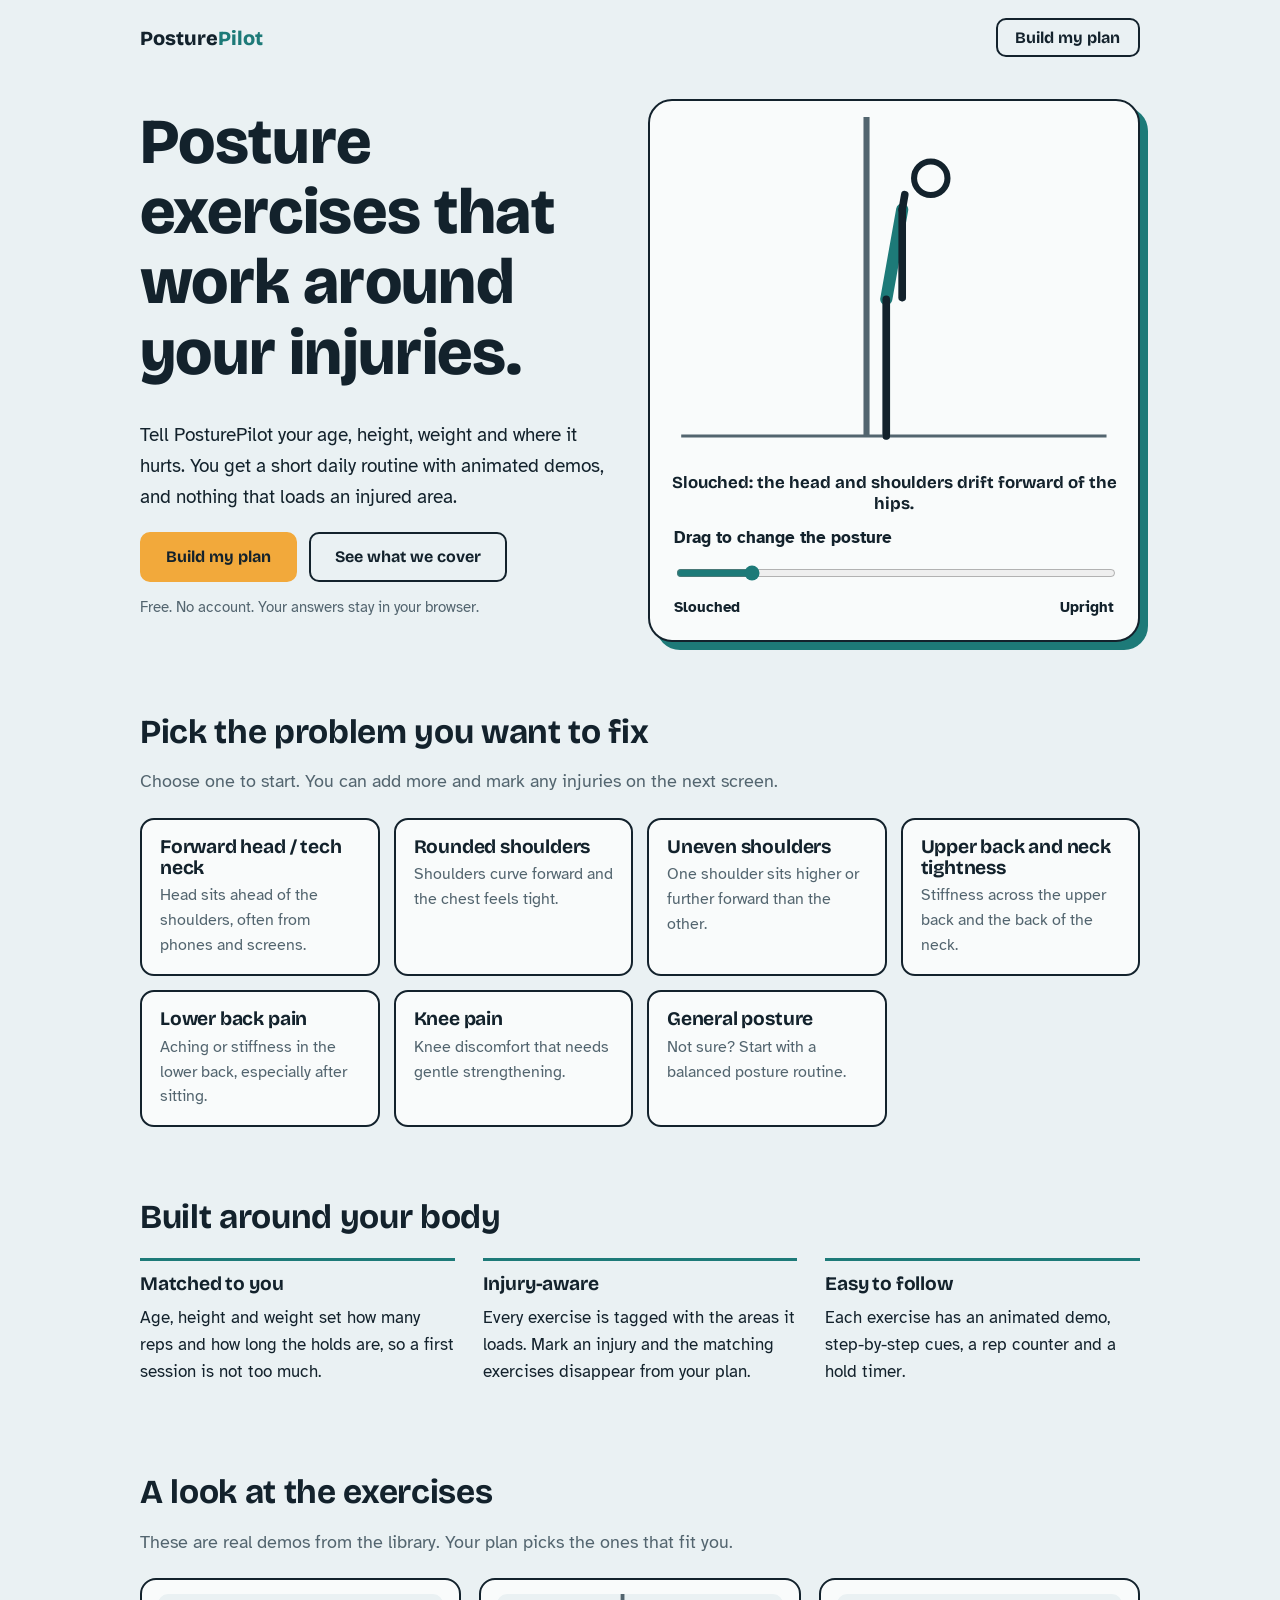
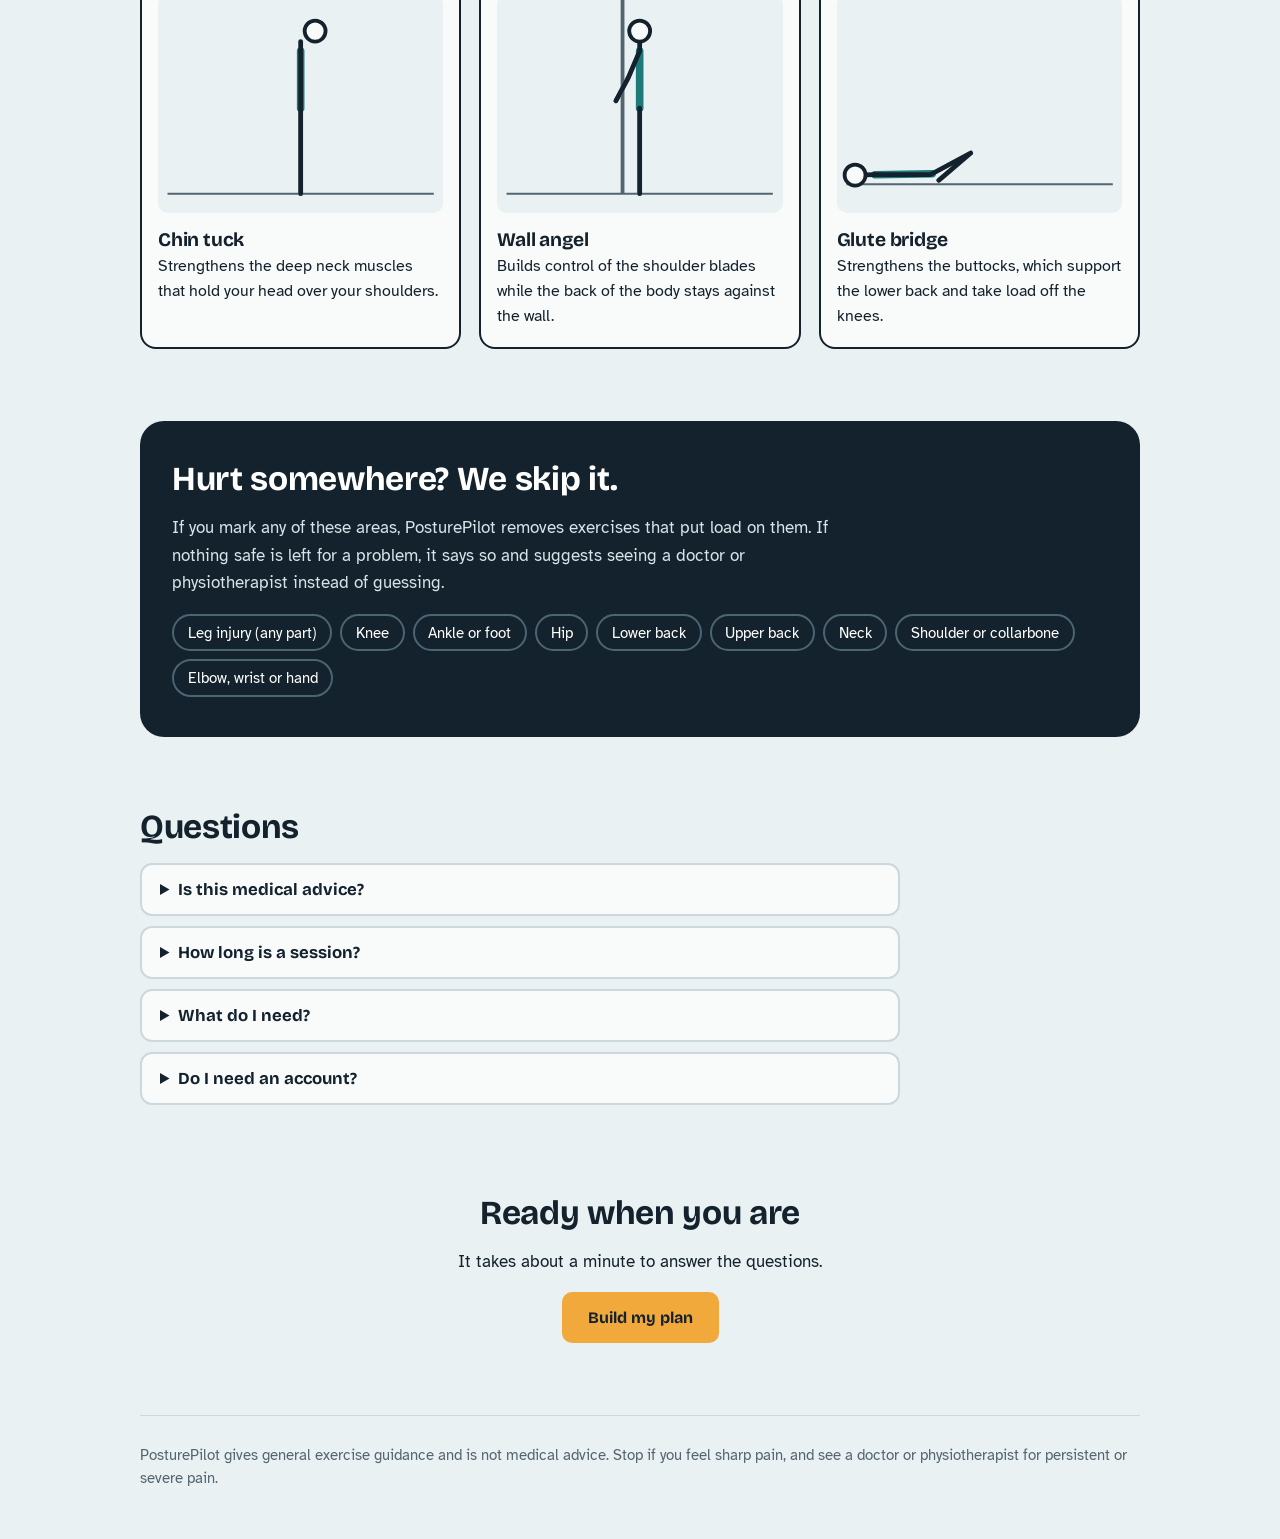
==== index.html @ 4ae5da16 "Initial commit: PosturePilot" ====
<!DOCTYPE html>
<html lang="en">
<head>
<meta charset="utf-8">
<meta name="viewport" content="width=device-width, initial-scale=1">
<title>PosturePilot: posture exercises that work around your injuries</title>
<meta name="description" content="A short daily routine with animated demos, matched to your age, body, posture problems and injuries.">
<link rel="preconnect" href="https://fonts.googleapis.com">
<link rel="preconnect" href="https://fonts.gstatic.com" crossorigin>
<link href="https://fonts.googleapis.com/css2?family=Atkinson+Hyperlegible:wght@400;700&family=Bricolage+Grotesque:wght@700;800&display=swap" rel="stylesheet">
<link rel="stylesheet" href="css/styles.css">
</head>
<body>
<div class="wrap">
  <header class="topbar row" style="justify-content:space-between">
    <a class="brand" href="index.html">Posture<span>Pilot</span></a>
    <a class="btn alt" href="intake.html" style="padding:.5em 1.1em">Build my plan</a>
  </header>

  <main>
    <section class="hero2">
      <div>
        <h1>Posture exercises that work around your injuries.</h1>
        <p class="lead">Tell PosturePilot your age, height, weight and where it hurts. You get a short daily routine with animated demos, and nothing that loads an injured area.</p>
        <div class="row">
          <a class="btn go" href="intake.html">Build my plan</a>
          <a class="btn alt" href="#problems">See what we cover</a>
        </div>
        <p class="note" style="margin-top:14px">Free. No account. Your answers stay in your browser.</p>
      </div>

      <div class="stage2">
        <svg id="hero" aria-hidden="true"></svg>
        <div class="caption" id="heroCap" aria-live="polite"></div>
        <div class="slider">
          <label for="posture">Drag to change the posture</label>
          <input id="posture" type="range" min="0" max="100" value="0">
          <div class="ends"><span>Slouched</span><span>Upright</span></div>
        </div>
      </div>
    </section>

    <section class="block" id="problems">
      <h2>Pick the problem you want to fix</h2>
      <p class="lede">Choose one to start. You can add more and mark any injuries on the next screen.</p>
      <div class="cards" id="concernCards"></div>
    </section>

    <section class="block">
      <h2>Built around your body</h2>
      <div class="three">
        <div><h3>Matched to you</h3><p>Age, height and weight set how many reps and how long the holds are, so a first session is not too much.</p></div>
        <div><h3>Injury-aware</h3><p>Every exercise is tagged with the areas it loads. Mark an injury and the matching exercises disappear from your plan.</p></div>
        <div><h3>Easy to follow</h3><p>Each exercise has an animated demo, step-by-step cues, a rep counter and a hold timer.</p></div>
      </div>
    </section>

    <section class="block">
      <h2>A look at the exercises</h2>
      <p class="lede">These are real demos from the library. Your plan picks the ones that fit you.</p>
      <div class="demos" id="demos"></div>
    </section>

    <section class="safe">
      <h2>Hurt somewhere? We skip it.</h2>
      <p>If you mark any of these areas, PosturePilot removes exercises that put load on them. If nothing safe is left for a problem, it says so and suggests seeing a doctor or physiotherapist instead of guessing.</p>
      <ul class="chips" id="chips"></ul>
    </section>

    <section class="block">
      <h2>Questions</h2>
      <details><summary>Is this medical advice?</summary><p>No. PosturePilot gives general exercise guidance. See a doctor or physiotherapist for persistent or severe pain, numbness, or pain after an injury.</p></details>
      <details><summary>How long is a session?</summary><p>Usually around 10 to 15 minutes. Your plan page shows the estimate for your routine.</p></details>
      <details><summary>What do I need?</summary><p>A wall, a sturdy chair and a doorway. A mat is helpful for the floor exercises.</p></details>
      <details><summary>Do I need an account?</summary><p>No. Your answers and completed sessions are saved only in your own browser.</p></details>
    </section>

    <section class="final">
      <h2>Ready when you are</h2>
      <p>It takes about a minute to answer the questions.</p>
      <a class="btn go" href="intake.html">Build my plan</a>
    </section>
  </main>

  <footer>
    PosturePilot gives general exercise guidance and is not medical advice. Stop if you feel sharp pain, and see a doctor or physiotherapist for persistent or severe pain.
  </footer>
</div>
<script src="js/exercises.js"></script>
<script src="js/figure.js"></script>
<script src="js/home.js"></script>
</body>
</html>
---- css/styles.css ----
:root{
  --ink:#13222C; --mist:#EAF1F3; --paper:#F9FBFB; --teal:#1D7A78; --teal-dark:#14595A;
  --amber:#F2A93B; --slate:#53656F; --line:#CBD8DD; --danger:#B3402F;
  --font-head:"Bricolage Grotesque","Segoe UI",system-ui,sans-serif;
  --font-body:"Atkinson Hyperlegible","Segoe UI",system-ui,sans-serif;
}
*{box-sizing:border-box}
html{scroll-behavior:smooth}
body{margin:0;background:var(--mist);color:var(--ink);font:1.0625rem/1.6 var(--font-body)}
h1,h2,h3{font-family:var(--font-head);line-height:1.1;margin:0 0 .5em;letter-spacing:-.01em}
h1{font-size:clamp(2.2rem,6vw,4rem);font-weight:800}
h2{font-size:clamp(1.5rem,3.5vw,2.1rem)}
h3{font-size:1.2rem}
p{margin:0 0 1em;max-width:62ch}
a{color:var(--teal-dark)}
:focus-visible{outline:3px solid var(--amber);outline-offset:3px}
.wrap{max-width:1040px;margin:0 auto;padding:0 20px}
.topbar{padding:18px 0}
.brand{font-family:var(--font-head);font-weight:800;font-size:1.25rem;color:var(--ink);text-decoration:none}
.brand span{color:var(--teal)}
.btn{display:inline-block;font:700 1rem var(--font-head);padding:.85em 1.5em;border-radius:10px;border:2px solid var(--ink);background:var(--ink);color:#fff;cursor:pointer;text-decoration:none}
.btn:hover{background:var(--teal-dark);border-color:var(--teal-dark)}
.btn.alt{background:transparent;color:var(--ink)}
.btn.alt:hover{background:var(--ink);color:#fff}
.btn.go{background:var(--amber);border-color:var(--amber);color:var(--ink)}
.btn.go:hover{background:#e39a2a;border-color:#e39a2a}
.btn[disabled]{opacity:.45;cursor:not-allowed}
.row{display:flex;gap:12px;flex-wrap:wrap;align-items:center}
.note{font-size:.92rem;color:var(--slate)}
footer{padding:28px 0 48px;border-top:1px solid var(--line);color:var(--slate);font-size:.92rem}

.caption{font:700 1.15rem var(--font-head);min-height:1.6em;text-align:center;padding:6px 0 4px}

/* forms */
.panel{background:var(--paper);border:2px solid var(--ink);border-radius:18px;padding:28px;margin-bottom:24px}
.progress{height:6px;background:var(--line);border-radius:3px;margin:0 0 24px;overflow:hidden}
.progress i{display:block;height:100%;background:var(--teal);width:25%;transition:width .25s}
.field{display:flex;flex-direction:column;gap:6px;margin-bottom:16px;max-width:260px}
label,legend{font-weight:700}
input[type=number]{font:inherit;padding:.65em .8em;border:2px solid var(--ink);border-radius:8px;background:#fff}
.opts{display:grid;grid-template-columns:repeat(auto-fill,minmax(230px,1fr));gap:10px;border:0;padding:0;margin:0 0 16px}
.opt{display:flex;gap:10px;align-items:flex-start;padding:12px 14px;border:2px solid var(--line);border-radius:10px;background:#fff;cursor:pointer;font-weight:400}
.opt:has(input:checked){border-color:var(--teal);background:#E4F2F1}
.opt input{margin-top:.35em;accent-color:var(--teal)}
.err{color:var(--danger);font-weight:700;min-height:1.4em}
.stop{border-color:var(--danger);background:#FBEDEA}

/* plan */
.summary{display:flex;gap:24px;flex-wrap:wrap;margin:8px 0 20px}
.summary b{font:800 1.8rem var(--font-head);display:block}
.ex{display:grid;grid-template-columns:1fr auto;gap:16px;align-items:center;padding:16px 0;border-top:1px solid var(--line)}
.ex:first-child{border-top:0}
.ex .dose{font-weight:700;color:var(--teal-dark);white-space:nowrap}
.warn{background:#FFF4DE;border-left:5px solid var(--amber);padding:12px 16px;border-radius:6px;margin-bottom:12px}

/* player */
dialog{border:2px solid var(--ink);border-radius:20px;padding:0;max-width:720px;width:calc(100% - 24px);background:var(--paper);color:var(--ink)}
dialog::backdrop{background:rgba(19,34,44,.6)}
.pl{padding:22px}
.pl-head{display:flex;justify-content:space-between;align-items:center;gap:12px}
.pl svg{width:100%;height:auto;background:var(--mist);border-radius:12px;margin:10px 0}
.pl ol,.pl ul{margin:0 0 12px;padding-left:1.2em}
.big{font:800 1.6rem var(--font-head)}
.cues{background:var(--mist);border-radius:10px;padding:10px 14px}
.cues ul{margin:0}

/* landing page */
.hero2{display:grid;grid-template-columns:1fr 1.05fr;gap:40px;align-items:center;padding:24px 0 72px}
.hero2 p.lead{font-size:1.2rem;max-width:46ch}
.stage2{background:var(--paper);border:2px solid var(--ink);border-radius:24px;padding:16px 16px 20px;box-shadow:8px 8px 0 var(--teal)}
.stage2 svg{display:block;width:100%;height:auto}
.stage2 .caption{min-height:3.2em;font-size:1.05rem}
.slider{display:flex;flex-direction:column;gap:6px;padding:4px 8px 0}
.slider .ends{display:flex;justify-content:space-between;font-weight:700;font-size:.95rem}
input[type=range]{width:100%;accent-color:var(--teal);height:28px}
section.block{padding:0 0 72px}
.lede{font-size:1.1rem;color:var(--slate);max-width:56ch}
.cards{display:grid;grid-template-columns:repeat(auto-fill,minmax(230px,1fr));gap:14px;margin-top:22px}
.card{display:block;background:var(--paper);border:2px solid var(--ink);border-radius:14px;padding:16px 18px;text-decoration:none;color:var(--ink);transition:transform .15s,box-shadow .15s}
.card:hover{transform:translate(-3px,-3px);box-shadow:4px 4px 0 var(--teal)}
.card h3{margin:0 0 .3em}
.card p{margin:0;font-size:.97rem;color:var(--slate)}
.demos{display:grid;grid-template-columns:repeat(auto-fit,minmax(260px,1fr));gap:18px;margin-top:22px}
.demo{background:var(--paper);border:2px solid var(--ink);border-radius:16px;padding:14px 16px 18px}
.demo svg{width:100%;height:auto;background:var(--mist);border-radius:10px;margin-bottom:8px}
.demo h3{margin:0 0 .2em}.demo p{margin:0;font-size:.97rem}
.safe{background:var(--ink);color:#fff;border-radius:24px;padding:40px 32px;margin-bottom:72px}
.safe h2{color:#fff}.safe p{color:#D7E3E8}
.chips{display:flex;flex-wrap:wrap;gap:8px;margin:18px 0 0;padding:0;list-style:none}
.chips li{border:2px solid #4B6573;border-radius:999px;padding:.3em .9em;font-size:.95rem}
.three{display:grid;grid-template-columns:repeat(3,1fr);gap:28px;margin-top:22px}
.three div{border-top:3px solid var(--teal);padding-top:12px}
details{background:var(--paper);border:2px solid var(--line);border-radius:12px;padding:14px 18px;margin-bottom:10px;max-width:760px}
details[open]{border-color:var(--teal)}
summary{font:700 1.05rem var(--font-head);cursor:pointer}
details p{margin:.7em 0 0}
.final{text-align:center;padding:8px 0 72px}
.final p{margin-inline:auto}
@media (max-width:820px){
  .hero2{grid-template-columns:1fr}
  .three{grid-template-columns:1fr}
  .safe{padding:28px 20px}
}
@media (prefers-reduced-motion:reduce){*{transition:none!important;scroll-behavior:auto!important}}
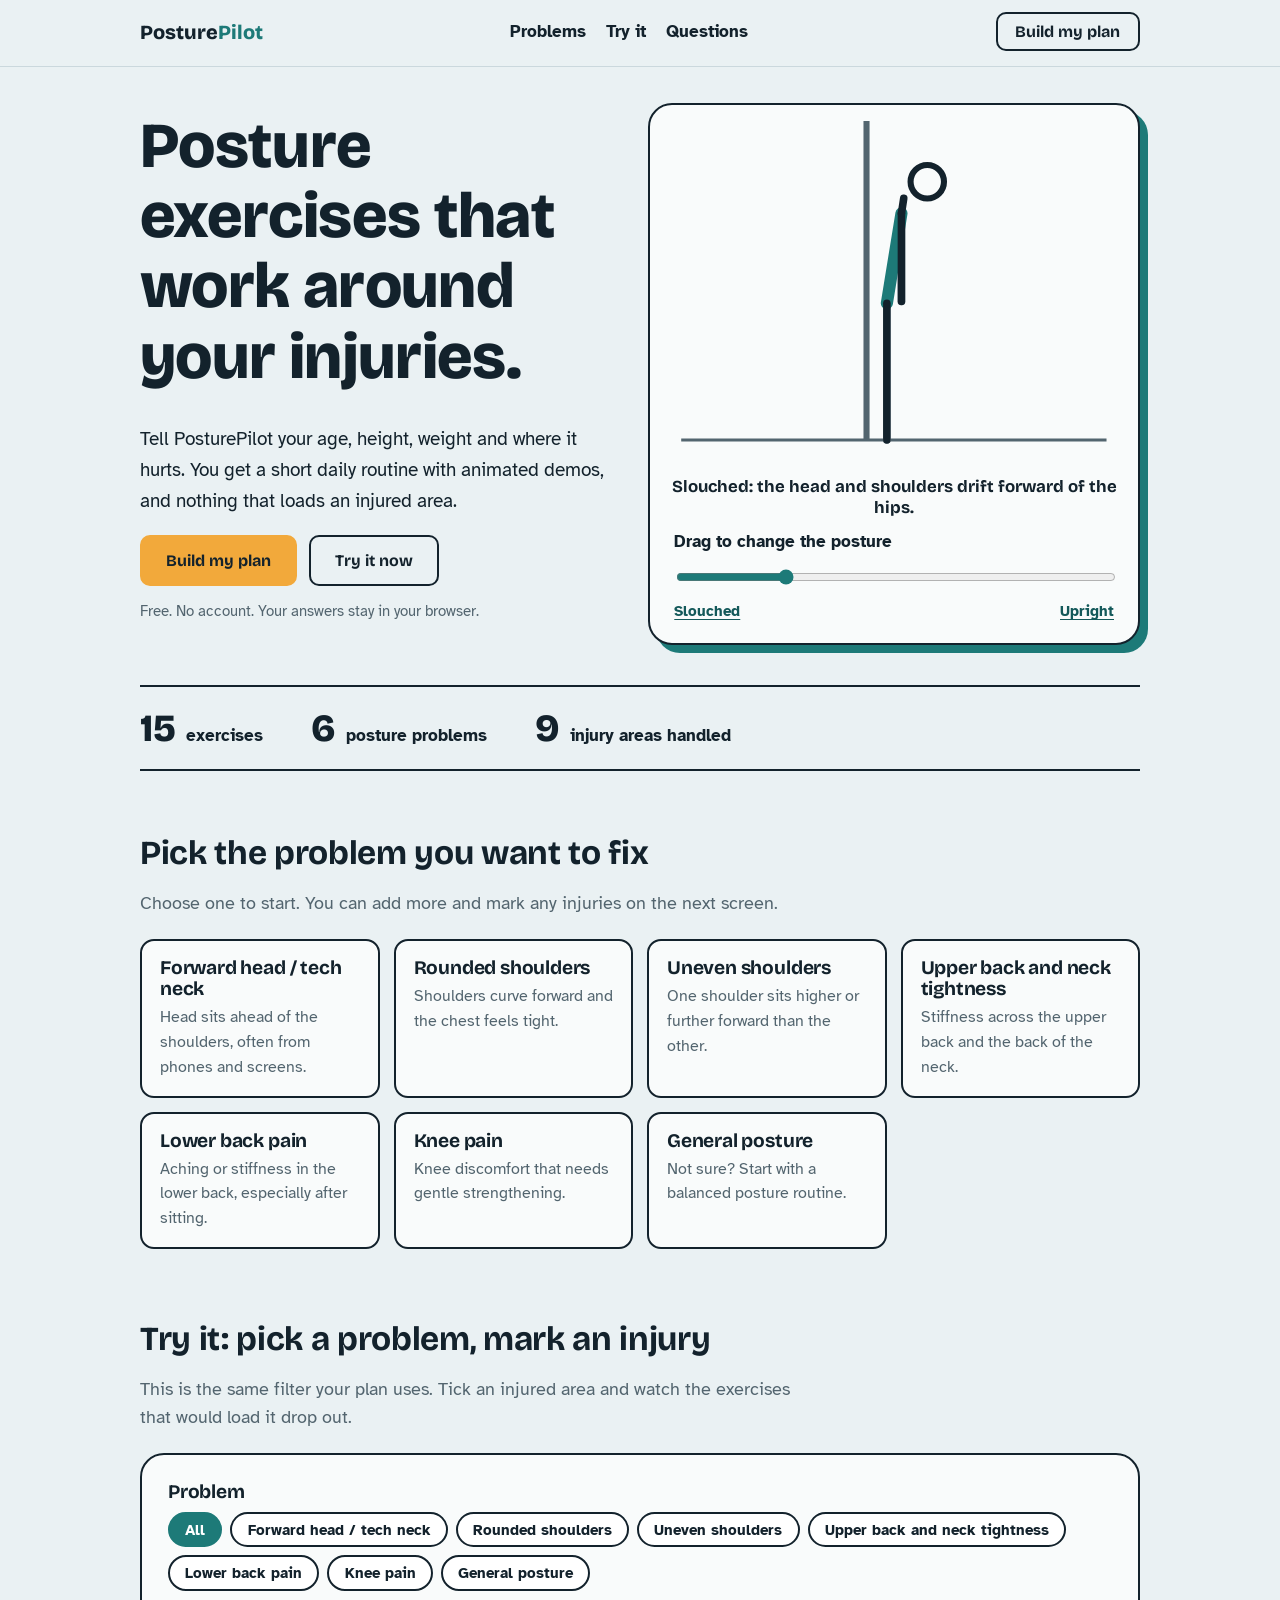
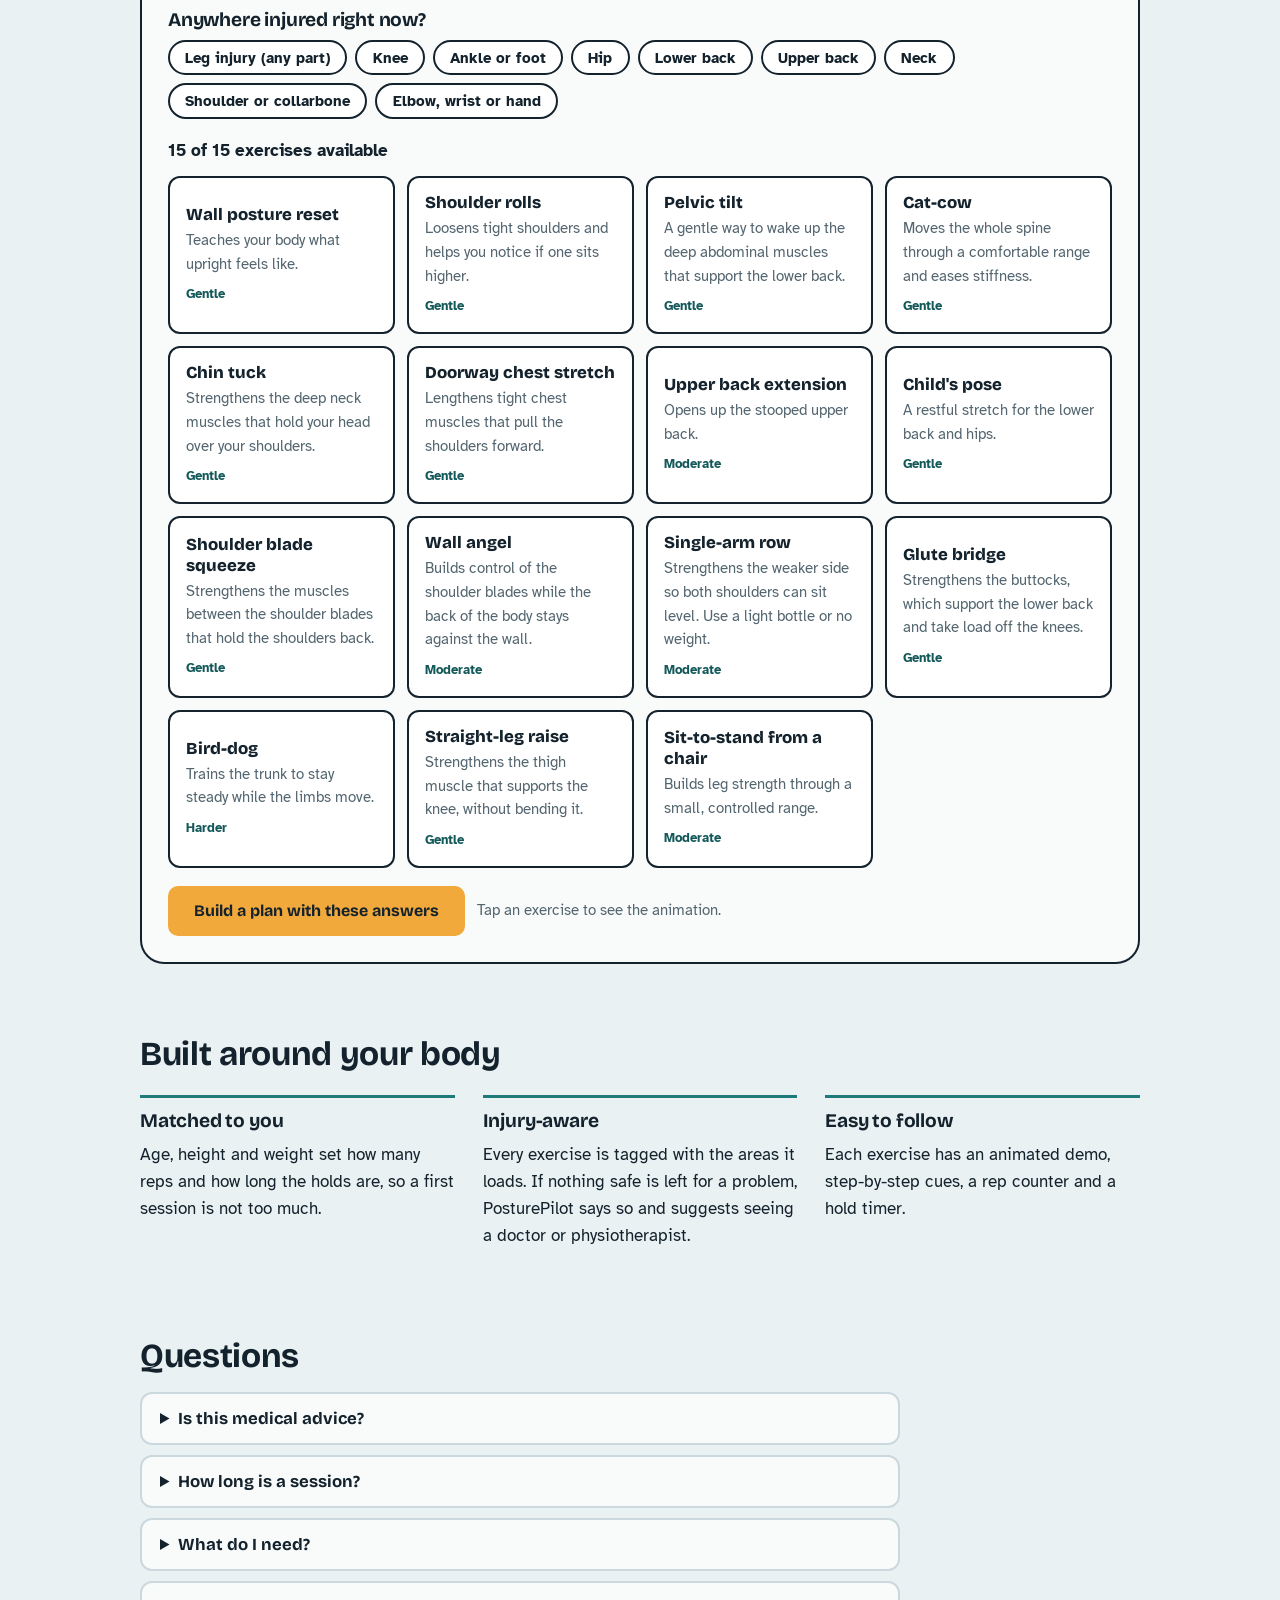
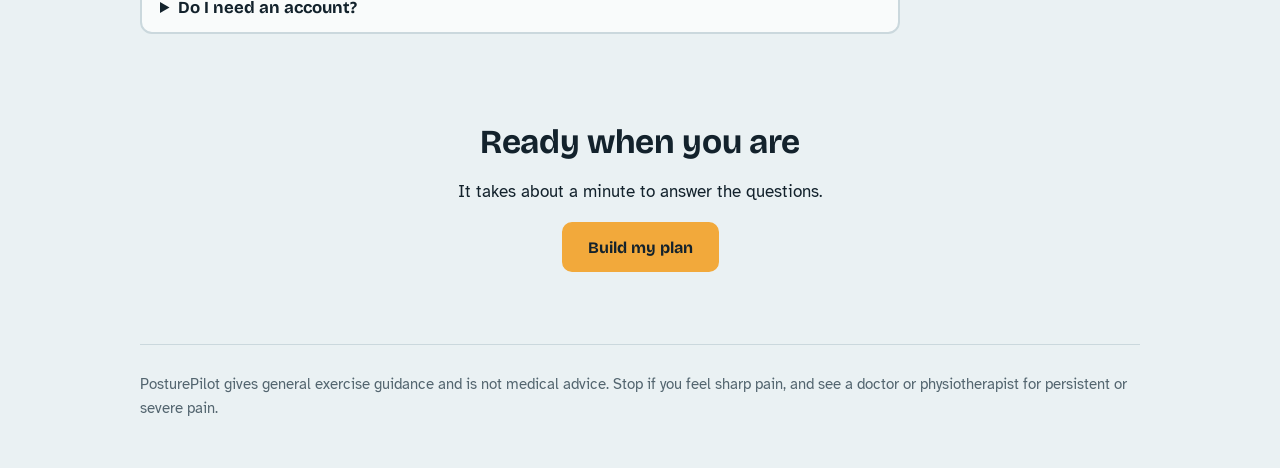
==== commit aa2a6d33: "." ====
--- a/index.html
+++ b/index.html
@@ -9,22 +9,32 @@
 <link rel="preconnect" href="https://fonts.gstatic.com" crossorigin>
 <link href="https://fonts.googleapis.com/css2?family=Atkinson+Hyperlegible:wght@400;700&family=Bricolage+Grotesque:wght@700;800&display=swap" rel="stylesheet">
 <link rel="stylesheet" href="css/styles.css">
+<link rel="stylesheet" href="css/landing.css">
 </head>
 <body>
+
+<header class="site">
+  <div class="wrap bar">
+    <a class="brand" href="index.html">Posture<span>Pilot</span></a>
+    <nav aria-label="Page sections">
+      <a href="#problems">Problems</a>
+      <a href="#explore">Try it</a>
+      <a href="#faq">Questions</a>
+    </nav>
+    <a class="btn alt small" href="intake.html">Build my plan</a>
+  </div>
+  <div class="scroll" id="scroll" aria-hidden="true"></div>
+</header>
+
 <div class="wrap">
-  <header class="topbar row" style="justify-content:space-between">
-    <a class="brand" href="index.html">Posture<span>Pilot</span></a>
-    <a class="btn alt" href="intake.html" style="padding:.5em 1.1em">Build my plan</a>
-  </header>
-
   <main>
-    <section class="hero2">
+    <section class="hero2" id="top">
       <div>
         <h1>Posture exercises that work around your injuries.</h1>
         <p class="lead">Tell PosturePilot your age, height, weight and where it hurts. You get a short daily routine with animated demos, and nothing that loads an injured area.</p>
         <div class="row">
           <a class="btn go" href="intake.html">Build my plan</a>
-          <a class="btn alt" href="#problems">See what we cover</a>
+          <a class="btn alt" href="#explore">Try it now</a>
         </div>
         <p class="note" style="margin-top:14px">Free. No account. Your answers stay in your browser.</p>
       </div>
@@ -35,10 +45,19 @@
         <div class="slider">
           <label for="posture">Drag to change the posture</label>
           <input id="posture" type="range" min="0" max="100" value="0">
-          <div class="ends"><span>Slouched</span><span>Upright</span></div>
+          <div class="ends">
+            <button type="button" class="link" id="toSlouch">Slouched</button>
+            <button type="button" class="link" id="toUpright">Upright</button>
+          </div>
         </div>
       </div>
     </section>
+
+    <ul class="stats" aria-label="What is inside">
+      <li><b id="nEx">0</b>exercises</li>
+      <li><b id="nCon">0</b>posture problems</li>
+      <li><b id="nInj">0</b>injury areas handled</li>
+    </ul>
 
     <section class="block" id="problems">
       <h2>Pick the problem you want to fix</h2>
@@ -46,28 +65,40 @@
       <div class="cards" id="concernCards"></div>
     </section>
 
+    <section class="block" id="explore">
+      <h2>Try it: pick a problem, mark an injury</h2>
+      <p class="lede">This is the same filter your plan uses. Tick an injured area and watch the exercises that would load it drop out.</p>
+
+      <div class="explorer">
+        <div class="ctl">
+          <h3>Problem</h3>
+          <div class="chipset" id="concernTabs" role="group" aria-label="Posture problem"></div>
+        </div>
+        <div class="ctl">
+          <h3>Anywhere injured right now?</h3>
+          <div class="chipset" id="injuryChips" role="group" aria-label="Injured areas"></div>
+        </div>
+
+        <p class="count" id="count" aria-live="polite"></p>
+        <div class="xgrid" id="xgrid"></div>
+
+        <div class="row" style="margin-top:18px">
+          <a class="btn go" id="xCta" href="intake.html">Build a plan with these answers</a>
+          <span class="note">Tap an exercise to see the animation.</span>
+        </div>
+      </div>
+    </section>
+
     <section class="block">
       <h2>Built around your body</h2>
       <div class="three">
         <div><h3>Matched to you</h3><p>Age, height and weight set how many reps and how long the holds are, so a first session is not too much.</p></div>
-        <div><h3>Injury-aware</h3><p>Every exercise is tagged with the areas it loads. Mark an injury and the matching exercises disappear from your plan.</p></div>
+        <div><h3>Injury-aware</h3><p>Every exercise is tagged with the areas it loads. If nothing safe is left for a problem, PosturePilot says so and suggests seeing a doctor or physiotherapist.</p></div>
         <div><h3>Easy to follow</h3><p>Each exercise has an animated demo, step-by-step cues, a rep counter and a hold timer.</p></div>
       </div>
     </section>
 
-    <section class="block">
-      <h2>A look at the exercises</h2>
-      <p class="lede">These are real demos from the library. Your plan picks the ones that fit you.</p>
-      <div class="demos" id="demos"></div>
-    </section>
-
-    <section class="safe">
-      <h2>Hurt somewhere? We skip it.</h2>
-      <p>If you mark any of these areas, PosturePilot removes exercises that put load on them. If nothing safe is left for a problem, it says so and suggests seeing a doctor or physiotherapist instead of guessing.</p>
-      <ul class="chips" id="chips"></ul>
-    </section>
-
-    <section class="block">
+    <section class="block" id="faq">
       <h2>Questions</h2>
       <details><summary>Is this medical advice?</summary><p>No. PosturePilot gives general exercise guidance. See a doctor or physiotherapist for persistent or severe pain, numbness, or pain after an injury.</p></details>
       <details><summary>How long is a session?</summary><p>Usually around 10 to 15 minutes. Your plan page shows the estimate for your routine.</p></details>
@@ -86,6 +117,21 @@
     PosturePilot gives general exercise guidance and is not medical advice. Stop if you feel sharp pain, and see a doctor or physiotherapist for persistent or severe pain.
   </footer>
 </div>
+
+<a class="btn go sticky-cta" id="stickyCta" href="intake.html">Build my plan</a>
+
+<dialog id="exDlg" aria-labelledby="dTitle">
+  <div class="pl">
+    <div class="pl-head"><span id="dMeta" class="note"></span><button class="btn alt" id="dClose" style="padding:.4em 1em">Close</button></div>
+    <h2 id="dTitle"></h2>
+    <p id="dWhy"></p>
+    <svg id="dSvg"></svg>
+    <h3>How to do it</h3>
+    <ol id="dSteps"></ol>
+    <div class="cues"><ul id="dCues"></ul></div>
+  </div>
+</dialog>
+
 <script src="js/exercises.js"></script>
 <script src="js/figure.js"></script>
 <script src="js/home.js"></script>
--- a/css/landing.css
+++ b/css/landing.css
@@ -0,0 +1,78 @@
+/* ---------- sticky header ---------- */
+header.site{position:sticky;top:0;z-index:20;background:var(--mist);border-bottom:1px solid var(--line)}
+header.site .bar{display:flex;align-items:center;justify-content:space-between;gap:16px;padding-top:12px;padding-bottom:12px}
+header.site nav{display:flex;gap:20px}
+header.site nav a{color:var(--ink);text-decoration:none;font-weight:700}
+header.site nav a:hover{color:var(--teal-dark);text-decoration:underline}
+.btn.small{padding:.5em 1.1em}
+.scroll{height:3px;background:var(--teal);width:0}
+section[id]{scroll-margin-top:72px}
+
+/* ---------- hero ---------- */
+.hero2{display:grid;grid-template-columns:1fr 1.05fr;gap:40px;align-items:center;padding:36px 0 40px}
+.hero2 p.lead{font-size:1.2rem;max-width:46ch}
+.stage2{background:var(--paper);border:2px solid var(--ink);border-radius:24px;padding:16px 16px 20px;box-shadow:8px 8px 0 var(--teal)}
+.stage2 svg{display:block;width:100%;height:auto}
+.stage2 .caption{min-height:3.2em;font-size:1.05rem}
+.slider{display:flex;flex-direction:column;gap:6px;padding:4px 8px 0}
+.slider .ends{display:flex;justify-content:space-between}
+input[type=range]{width:100%;accent-color:var(--teal);height:28px}
+button.link{background:none;border:0;padding:.2em 0;font:700 .95rem var(--font-body);color:var(--teal-dark);cursor:pointer;text-decoration:underline;text-underline-offset:3px}
+button.link:hover{color:var(--ink)}
+
+/* ---------- stats ---------- */
+.stats{display:flex;flex-wrap:wrap;gap:12px 48px;list-style:none;margin:0 0 64px;padding:18px 0;border-top:2px solid var(--ink);border-bottom:2px solid var(--ink)}
+.stats li{display:flex;align-items:baseline;gap:10px;font-weight:700}
+.stats b{font:800 2.4rem var(--font-head)}
+
+/* ---------- sections ---------- */
+section.block{padding:0 0 72px}
+.lede{font-size:1.1rem;color:var(--slate);max-width:56ch}
+.cards{display:grid;grid-template-columns:repeat(auto-fill,minmax(230px,1fr));gap:14px;margin-top:22px}
+.card{display:block;background:var(--paper);border:2px solid var(--ink);border-radius:14px;padding:16px 18px;text-decoration:none;color:var(--ink);transition:transform .15s,box-shadow .15s}
+.card:hover{transform:translate(-3px,-3px);box-shadow:4px 4px 0 var(--teal)}
+.card h3{margin:0 0 .3em}
+.card p{margin:0;font-size:.97rem;color:var(--slate)}
+.three{display:grid;grid-template-columns:repeat(3,1fr);gap:28px;margin-top:22px}
+.three div{border-top:3px solid var(--teal);padding-top:12px}
+
+/* ---------- explorer ---------- */
+.explorer{background:var(--paper);border:2px solid var(--ink);border-radius:24px;padding:26px;margin-top:22px}
+.ctl{margin-bottom:18px}
+.ctl h3{margin-bottom:.5em}
+.chipset{display:flex;flex-wrap:wrap;gap:8px}
+.chip{font:700 .95rem var(--font-body);padding:.45em 1em;border-radius:999px;border:2px solid var(--ink);background:#fff;color:var(--ink);cursor:pointer}
+.chip:hover{background:var(--mist)}
+.chip[aria-pressed="true"]{background:var(--teal);border-color:var(--teal);color:#fff}
+.chip.injury[aria-pressed="true"]{background:var(--danger);border-color:var(--danger)}
+.count{font-weight:700;min-height:1.6em;margin:6px 0 12px}
+.xgrid{display:grid;grid-template-columns:repeat(auto-fill,minmax(220px,1fr));gap:12px}
+.xc{display:block;text-align:left;font:inherit;color:var(--ink);background:#fff;border:2px solid var(--ink);border-radius:12px;padding:14px 16px;cursor:pointer;transition:transform .15s,box-shadow .15s}
+.xc:hover{transform:translate(-2px,-2px);box-shadow:3px 3px 0 var(--teal)}
+.xc h4{font:800 1.05rem var(--font-head);margin:0 0 .25em}
+.xc p{margin:0;font-size:.92rem;color:var(--slate)}
+.xc .tag{display:inline-block;margin-top:8px;font-size:.82rem;font-weight:700;color:var(--teal-dark)}
+.xc.skip{background:#F1F4F5;border-color:var(--line);cursor:not-allowed;color:var(--slate)}
+.xc.skip:hover{transform:none;box-shadow:none}
+.xc.skip h4{text-decoration:line-through}
+.xc.skip .tag{color:var(--danger)}
+
+/* ---------- faq, final ---------- */
+details{background:var(--paper);border:2px solid var(--line);border-radius:12px;padding:14px 18px;margin-bottom:10px;max-width:760px}
+details[open]{border-color:var(--teal)}
+summary{font:700 1.05rem var(--font-head);cursor:pointer}
+details p{margin:.7em 0 0}
+.final{text-align:center;padding:8px 0 72px}
+.final p{margin-inline:auto}
+
+/* ---------- floating button (mobile) ---------- */
+.sticky-cta{position:fixed;right:16px;bottom:16px;z-index:15;box-shadow:0 4px 0 var(--ink);display:none}
+.sticky-cta.show{display:inline-block}
+
+@media (max-width:820px){
+  header.site nav{display:none}
+  .hero2{grid-template-columns:1fr}
+  .three{grid-template-columns:1fr}
+  .explorer{padding:18px}
+}
+@media (min-width:821px){.sticky-cta{display:none!important}}
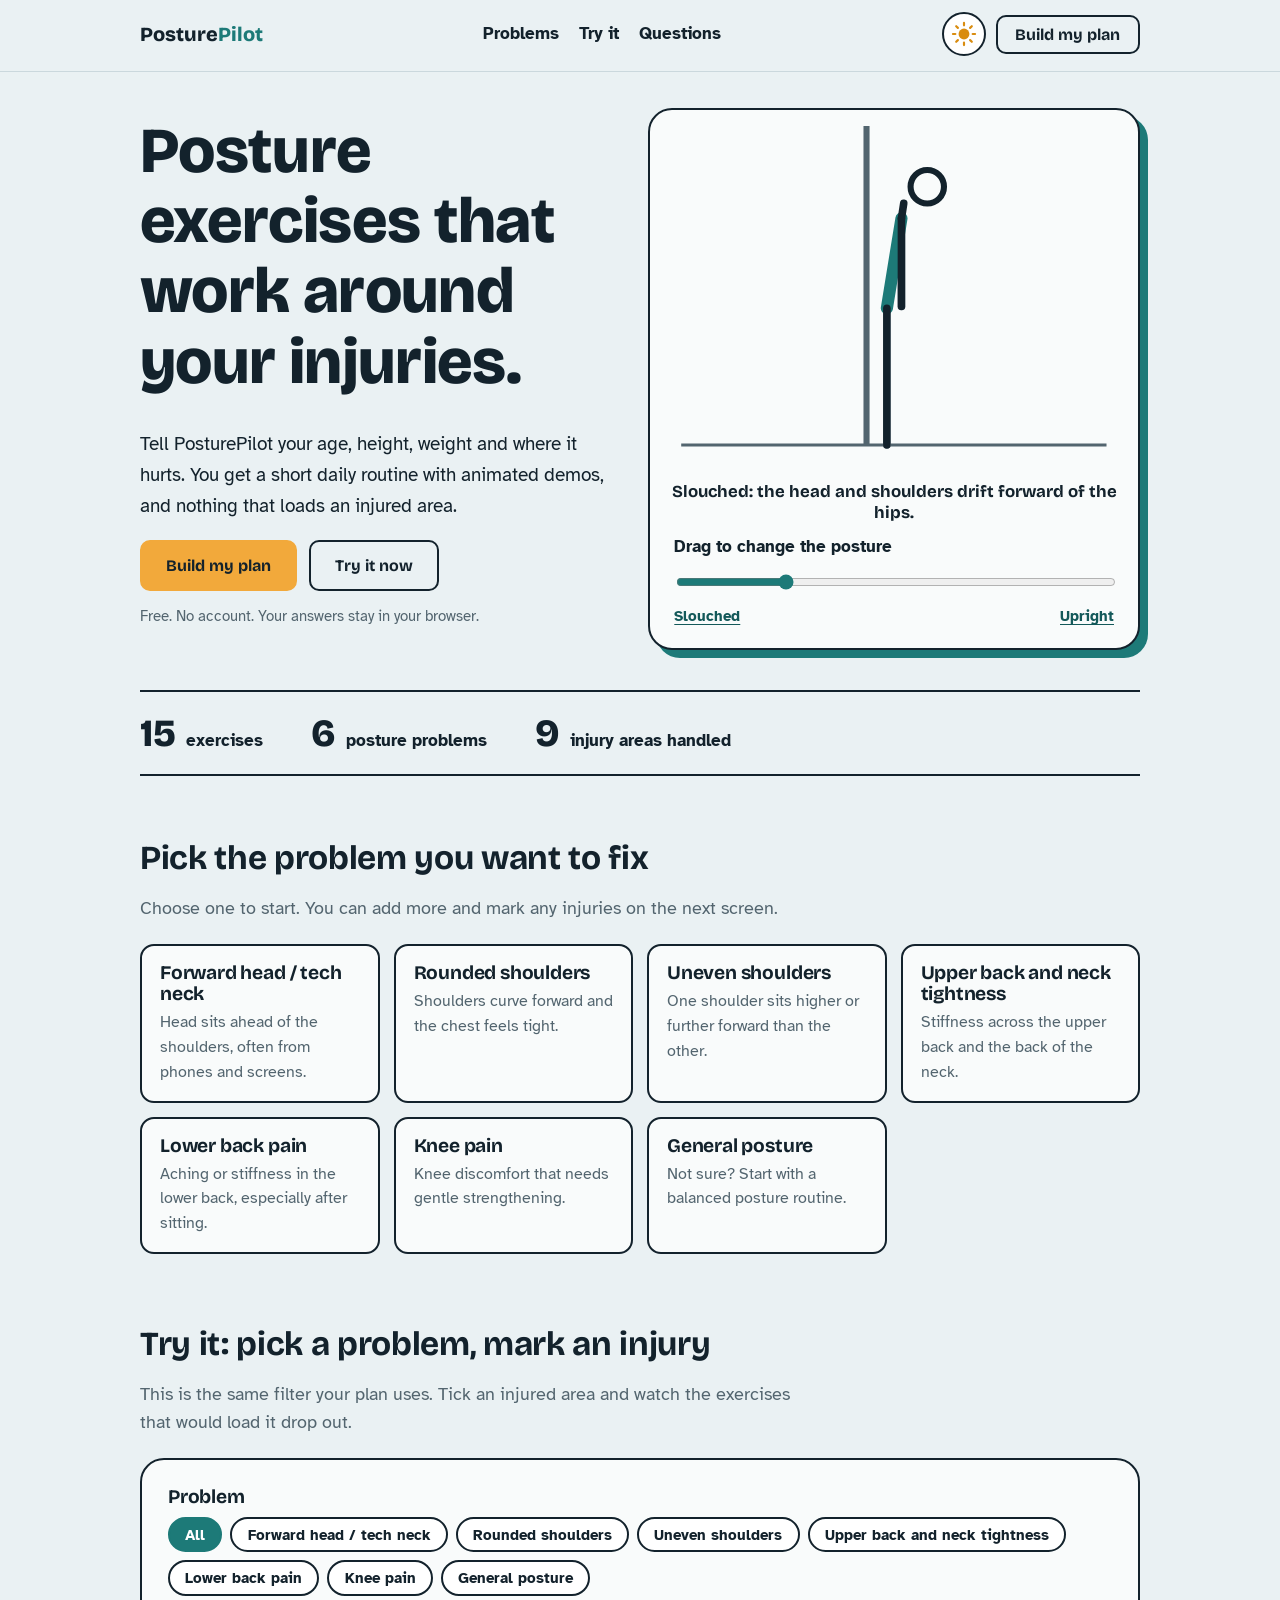
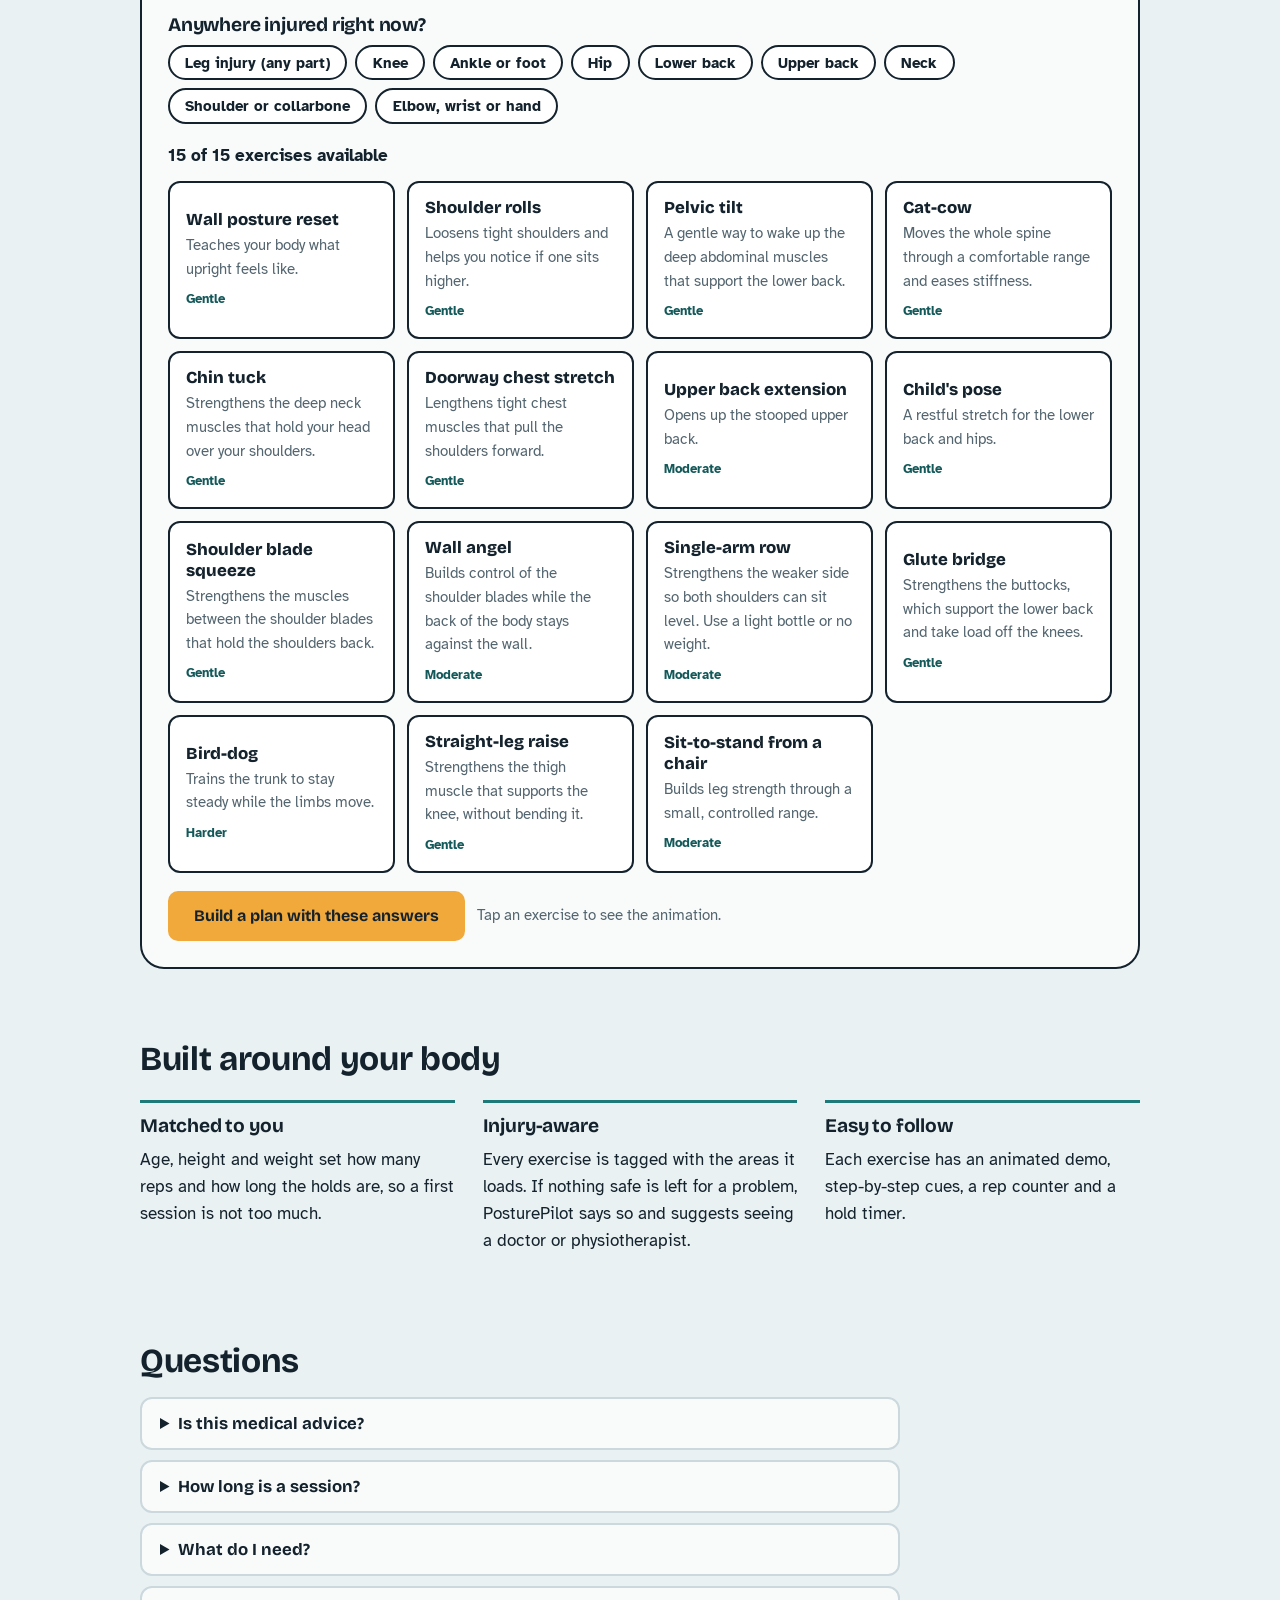
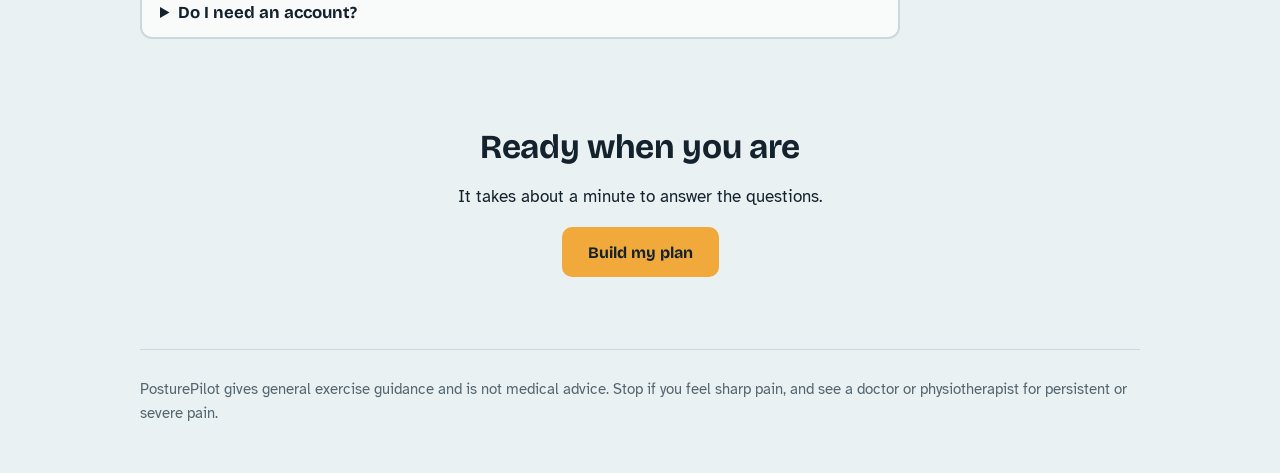
==== commit 8e0c0bd6: "Dark Mode added" ====
--- a/index.html
+++ b/index.html
@@ -8,8 +8,10 @@
 <link rel="preconnect" href="https://fonts.googleapis.com">
 <link rel="preconnect" href="https://fonts.gstatic.com" crossorigin>
 <link href="https://fonts.googleapis.com/css2?family=Atkinson+Hyperlegible:wght@400;700&family=Bricolage+Grotesque:wght@700;800&display=swap" rel="stylesheet">
+<script src="js/theme.js"></script>
 <link rel="stylesheet" href="css/styles.css">
 <link rel="stylesheet" href="css/landing.css">
+
 </head>
 <body>
 
@@ -21,7 +23,32 @@
       <a href="#explore">Try it</a>
       <a href="#faq">Questions</a>
     </nav>
-    <a class="btn alt small" href="intake.html">Build my plan</a>
+        <div class="right">
+      <button type="button" class="theme-toggle" id="themeToggle" aria-label="Switch to dark mode">
+  <svg viewBox="0 0 24 24" aria-hidden="true">
+    <defs>
+      <mask id="moonCut">
+        <rect width="24" height="24" fill="#fff"/>
+        <circle class="cut" cx="17" cy="8" r="6.5" fill="#000"/>
+      </mask>
+    </defs>
+    <g mask="url(#moonCut)"><circle class="core" cx="12" cy="12" r="5"/></g>
+    <g class="rays" stroke="currentColor" stroke-width="2" stroke-linecap="round">
+      <line x1="12" y1="1.8" x2="12" y2="4" transform="rotate(0 12 12)"/>
+      <line x1="12" y1="1.8" x2="12" y2="4" transform="rotate(45 12 12)"/>
+      <line x1="12" y1="1.8" x2="12" y2="4" transform="rotate(90 12 12)"/>
+      <line x1="12" y1="1.8" x2="12" y2="4" transform="rotate(135 12 12)"/>
+      <line x1="12" y1="1.8" x2="12" y2="4" transform="rotate(180 12 12)"/>
+      <line x1="12" y1="1.8" x2="12" y2="4" transform="rotate(225 12 12)"/>
+      <line x1="12" y1="1.8" x2="12" y2="4" transform="rotate(270 12 12)"/>
+      <line x1="12" y1="1.8" x2="12" y2="4" transform="rotate(315 12 12)"/>
+    </g>
+    <circle class="star s1" cx="19.5" cy="4.5" r="1"/>
+    <circle class="star s2" cx="21.5" cy="9.5" r=".7"/>
+  </svg>
+</button>
+      <a class="btn alt small" href="intake.html">Build my plan</a>
+    </div>
   </div>
   <div class="scroll" id="scroll" aria-hidden="true"></div>
 </header>
--- a/css/styles.css
+++ b/css/styles.css
@@ -1,61 +1,102 @@
 :root{
-  --ink:#13222C; --mist:#EAF1F3; --paper:#F9FBFB; --teal:#1D7A78; --teal-dark:#14595A;
-  --amber:#F2A93B; --slate:#53656F; --line:#CBD8DD; --danger:#B3402F;
+  /* LIGHT (original look) */
+  --bg:#EAF1F3;          /* page */
+  --mist:#EAF1F3;        /* inner wells */
+  --paper:#F9FBFB;       /* cards */
+  --card2:#FFFFFF;       /* inputs, chips, small cards */
+  --ink:#13222C;         /* text */
+  --on-ink:#EAF1F3;      /* text on an ink-colored fill */
+  --slate:#53656F;       /* secondary text */
+  --line:#CBD8DD;        /* soft borders */
+  --edge:#13222C;        /* strong borders */
+  --teal:#1D7A78;        /* fills, accents */
+  --on-teal:#FFFFFF;
+  --link:#14595A;        /* accent text */
+  --amber:#F2A93B;
+  --on-amber:#13222C;
+  --btn-bg:#13222C; --btn-fg:#FFFFFF; --btn-hover:#14595A;
+  --danger:#B3402F; --danger-text:#B3402F; --on-danger:#FFFFFF;
+  --sel:#E4F2F1; --stop-bg:#FBEDEA; --warn-bg:#FFF4DE; --skip-bg:#F1F4F5;
+  /* stick figure */
+  --fg-ink:#13222C; --fg-far:#9FB0B9; --fg-spine:#1D7A78; --fg-prop:#53656F; --fg-head:#F9FBFB;
   --font-head:"Bricolage Grotesque","Segoe UI",system-ui,sans-serif;
   --font-body:"Atkinson Hyperlegible","Segoe UI",system-ui,sans-serif;
+  color-scheme:light;
 }
+:root[data-theme="dark"]{
+  --bg:#0E181F;
+  --mist:#1D303B;
+  --paper:#16252E;
+  --card2:#1B2D37;
+  --ink:#E6EEF1;
+  --on-ink:#0E181F;
+  --slate:#9DB2BC;
+  --line:#2A404C;
+  --edge:#587482;
+  --teal:#3FA8A2;
+  --on-teal:#0E181F;
+  --link:#6CC4BE;
+  --amber:#F2A93B;
+  --on-amber:#13222C;
+  --btn-bg:#3FA8A2; --btn-fg:#0E181F; --btn-hover:#5BBDB7;
+  --danger:#C4503C; --danger-text:#F0907D; --on-danger:#FFFFFF;
+  --sel:#1B3A3A; --stop-bg:#3A211D; --warn-bg:#3A3020; --skip-bg:#1A2830;
+  --fg-ink:#E6EEF1; --fg-far:#5F7C8A; --fg-spine:#4FB3AE; --fg-prop:#7C97A4; --fg-head:#16252E;
+  color-scheme:dark;
+}
+
 *{box-sizing:border-box}
 html{scroll-behavior:smooth}
-body{margin:0;background:var(--mist);color:var(--ink);font:1.0625rem/1.6 var(--font-body)}
+body{margin:0;background:var(--bg);color:var(--ink);font:1.0625rem/1.6 var(--font-body)}
 h1,h2,h3{font-family:var(--font-head);line-height:1.1;margin:0 0 .5em;letter-spacing:-.01em}
 h1{font-size:clamp(2.2rem,6vw,4rem);font-weight:800}
 h2{font-size:clamp(1.5rem,3.5vw,2.1rem)}
 h3{font-size:1.2rem}
 p{margin:0 0 1em;max-width:62ch}
-a{color:var(--teal-dark)}
+a{color:var(--link)}
 :focus-visible{outline:3px solid var(--amber);outline-offset:3px}
 .wrap{max-width:1040px;margin:0 auto;padding:0 20px}
 .topbar{padding:18px 0}
 .brand{font-family:var(--font-head);font-weight:800;font-size:1.25rem;color:var(--ink);text-decoration:none}
 .brand span{color:var(--teal)}
-.btn{display:inline-block;font:700 1rem var(--font-head);padding:.85em 1.5em;border-radius:10px;border:2px solid var(--ink);background:var(--ink);color:#fff;cursor:pointer;text-decoration:none}
-.btn:hover{background:var(--teal-dark);border-color:var(--teal-dark)}
-.btn.alt{background:transparent;color:var(--ink)}
-.btn.alt:hover{background:var(--ink);color:#fff}
-.btn.go{background:var(--amber);border-color:var(--amber);color:var(--ink)}
+
+.btn{display:inline-block;font:700 1rem var(--font-head);padding:.85em 1.5em;border-radius:10px;border:2px solid var(--btn-bg);background:var(--btn-bg);color:var(--btn-fg);cursor:pointer;text-decoration:none}
+.btn:hover{background:var(--btn-hover);border-color:var(--btn-hover)}
+.btn.alt{background:transparent;color:var(--ink);border-color:var(--edge)}
+.btn.alt:hover{background:var(--ink);color:var(--on-ink);border-color:var(--ink)}
+.btn.go{background:var(--amber);border-color:var(--amber);color:var(--on-amber)}
 .btn.go:hover{background:#e39a2a;border-color:#e39a2a}
 .btn[disabled]{opacity:.45;cursor:not-allowed}
 .row{display:flex;gap:12px;flex-wrap:wrap;align-items:center}
 .note{font-size:.92rem;color:var(--slate)}
 footer{padding:28px 0 48px;border-top:1px solid var(--line);color:var(--slate);font-size:.92rem}
-
 .caption{font:700 1.15rem var(--font-head);min-height:1.6em;text-align:center;padding:6px 0 4px}
 
 /* forms */
-.panel{background:var(--paper);border:2px solid var(--ink);border-radius:18px;padding:28px;margin-bottom:24px}
+.panel{background:var(--paper);border:2px solid var(--edge);border-radius:18px;padding:28px;margin-bottom:24px}
 .progress{height:6px;background:var(--line);border-radius:3px;margin:0 0 24px;overflow:hidden}
 .progress i{display:block;height:100%;background:var(--teal);width:25%;transition:width .25s}
 .field{display:flex;flex-direction:column;gap:6px;margin-bottom:16px;max-width:260px}
 label,legend{font-weight:700}
-input[type=number]{font:inherit;padding:.65em .8em;border:2px solid var(--ink);border-radius:8px;background:#fff}
+input[type=number]{font:inherit;color:var(--ink);padding:.65em .8em;border:2px solid var(--edge);border-radius:8px;background:var(--card2)}
 .opts{display:grid;grid-template-columns:repeat(auto-fill,minmax(230px,1fr));gap:10px;border:0;padding:0;margin:0 0 16px}
-.opt{display:flex;gap:10px;align-items:flex-start;padding:12px 14px;border:2px solid var(--line);border-radius:10px;background:#fff;cursor:pointer;font-weight:400}
-.opt:has(input:checked){border-color:var(--teal);background:#E4F2F1}
+.opt{display:flex;gap:10px;align-items:flex-start;padding:12px 14px;border:2px solid var(--line);border-radius:10px;background:var(--card2);cursor:pointer;font-weight:400}
+.opt:has(input:checked){border-color:var(--teal);background:var(--sel)}
 .opt input{margin-top:.35em;accent-color:var(--teal)}
-.err{color:var(--danger);font-weight:700;min-height:1.4em}
-.stop{border-color:var(--danger);background:#FBEDEA}
+.err{color:var(--danger-text);font-weight:700;min-height:1.4em}
+.stop{border-color:var(--danger);background:var(--stop-bg)}
 
 /* plan */
 .summary{display:flex;gap:24px;flex-wrap:wrap;margin:8px 0 20px}
 .summary b{font:800 1.8rem var(--font-head);display:block}
 .ex{display:grid;grid-template-columns:1fr auto;gap:16px;align-items:center;padding:16px 0;border-top:1px solid var(--line)}
 .ex:first-child{border-top:0}
-.ex .dose{font-weight:700;color:var(--teal-dark);white-space:nowrap}
-.warn{background:#FFF4DE;border-left:5px solid var(--amber);padding:12px 16px;border-radius:6px;margin-bottom:12px}
+.ex .dose{font-weight:700;color:var(--link);white-space:nowrap}
+.warn{background:var(--warn-bg);border-left:5px solid var(--amber);padding:12px 16px;border-radius:6px;margin-bottom:12px}
 
-/* player */
-dialog{border:2px solid var(--ink);border-radius:20px;padding:0;max-width:720px;width:calc(100% - 24px);background:var(--paper);color:var(--ink)}
-dialog::backdrop{background:rgba(19,34,44,.6)}
+/* player / dialogs */
+dialog{border:2px solid var(--edge);border-radius:20px;padding:0;max-width:720px;width:calc(100% - 24px);background:var(--paper);color:var(--ink)}
+dialog::backdrop{background:rgba(10,18,24,.6)}
 .pl{padding:22px}
 .pl-head{display:flex;justify-content:space-between;align-items:center;gap:12px}
 .pl svg{width:100%;height:auto;background:var(--mist);border-radius:12px;margin:10px 0}
@@ -64,41 +105,30 @@
 .cues{background:var(--mist);border-radius:10px;padding:10px 14px}
 .cues ul{margin:0}
 
-/* landing page */
-.hero2{display:grid;grid-template-columns:1fr 1.05fr;gap:40px;align-items:center;padding:24px 0 72px}
-.hero2 p.lead{font-size:1.2rem;max-width:46ch}
-.stage2{background:var(--paper);border:2px solid var(--ink);border-radius:24px;padding:16px 16px 20px;box-shadow:8px 8px 0 var(--teal)}
-.stage2 svg{display:block;width:100%;height:auto}
-.stage2 .caption{min-height:3.2em;font-size:1.05rem}
-.slider{display:flex;flex-direction:column;gap:6px;padding:4px 8px 0}
-.slider .ends{display:flex;justify-content:space-between;font-weight:700;font-size:.95rem}
-input[type=range]{width:100%;accent-color:var(--teal);height:28px}
-section.block{padding:0 0 72px}
-.lede{font-size:1.1rem;color:var(--slate);max-width:56ch}
-.cards{display:grid;grid-template-columns:repeat(auto-fill,minmax(230px,1fr));gap:14px;margin-top:22px}
-.card{display:block;background:var(--paper);border:2px solid var(--ink);border-radius:14px;padding:16px 18px;text-decoration:none;color:var(--ink);transition:transform .15s,box-shadow .15s}
-.card:hover{transform:translate(-3px,-3px);box-shadow:4px 4px 0 var(--teal)}
-.card h3{margin:0 0 .3em}
-.card p{margin:0;font-size:.97rem;color:var(--slate)}
-.demos{display:grid;grid-template-columns:repeat(auto-fit,minmax(260px,1fr));gap:18px;margin-top:22px}
-.demo{background:var(--paper);border:2px solid var(--ink);border-radius:16px;padding:14px 16px 18px}
-.demo svg{width:100%;height:auto;background:var(--mist);border-radius:10px;margin-bottom:8px}
-.demo h3{margin:0 0 .2em}.demo p{margin:0;font-size:.97rem}
-.safe{background:var(--ink);color:#fff;border-radius:24px;padding:40px 32px;margin-bottom:72px}
-.safe h2{color:#fff}.safe p{color:#D7E3E8}
-.chips{display:flex;flex-wrap:wrap;gap:8px;margin:18px 0 0;padding:0;list-style:none}
-.chips li{border:2px solid #4B6573;border-radius:999px;padding:.3em .9em;font-size:.95rem}
-.three{display:grid;grid-template-columns:repeat(3,1fr);gap:28px;margin-top:22px}
-.three div{border-top:3px solid var(--teal);padding-top:12px}
-details{background:var(--paper);border:2px solid var(--line);border-radius:12px;padding:14px 18px;margin-bottom:10px;max-width:760px}
-details[open]{border-color:var(--teal)}
-summary{font:700 1.05rem var(--font-head);cursor:pointer}
-details p{margin:.7em 0 0}
-.final{text-align:center;padding:8px 0 72px}
-.final p{margin-inline:auto}
-@media (max-width:820px){
-  .hero2{grid-template-columns:1fr}
-  .three{grid-template-columns:1fr}
-  .safe{padding:28px 20px}
+/* ---------- sun / moon toggle ---------- */
+.theme-toggle{
+  width:44px;height:44px;padding:0;border-radius:50%;
+  border:2px solid var(--edge);background:var(--card2);
+  color:#D98C0F;cursor:pointer;display:inline-grid;place-items:center;
+  transition:background .3s,color .4s,transform .2s;
 }
+.theme-toggle:hover{transform:rotate(-12deg) scale(1.06)}
+.theme-toggle svg{width:26px;height:26px;overflow:visible}
+.theme-toggle .core{fill:currentColor;transform-origin:12px 12px;transition:transform .5s cubic-bezier(.4,0,.2,1)}
+.theme-toggle .cut{transform:translate(14px,-14px);transition:transform .5s cubic-bezier(.4,0,.2,1)}
+.theme-toggle .rays{transform-origin:12px 12px;transition:transform .5s cubic-bezier(.4,0,.2,1),opacity .3s}
+.theme-toggle .star{fill:currentColor;opacity:0;transform:scale(0);transform-box:fill-box;transform-origin:center;transition:opacity .3s .15s,transform .4s .15s}
+.theme-toggle .s2{transition-delay:.27s}
+
+:root[data-theme="dark"] .theme-toggle{color:#F4E3A1}
+:root[data-theme="dark"] .theme-toggle .core{transform:scale(1.6)}
+:root[data-theme="dark"] .theme-toggle .cut{transform:translate(0,0)}
+:root[data-theme="dark"] .theme-toggle .rays{transform:rotate(90deg) scale(.3);opacity:0}
+:root[data-theme="dark"] .theme-toggle .star{opacity:1;transform:scale(1)}
+
+/* circular "takeover" when the theme changes */
+::view-transition-old(root),::view-transition-new(root){animation:none;mix-blend-mode:normal}
+::view-transition-old(root){z-index:1}
+::view-transition-new(root){z-index:2}
+
 @media (prefers-reduced-motion:reduce){*{transition:none!important;scroll-behavior:auto!important}}
--- a/css/landing.css
+++ b/css/landing.css
@@ -1,9 +1,10 @@
 /* ---------- sticky header ---------- */
-header.site{position:sticky;top:0;z-index:20;background:var(--mist);border-bottom:1px solid var(--line)}
+header.site{position:sticky;top:0;z-index:20;background:var(--bg);border-bottom:1px solid var(--line)}
 header.site .bar{display:flex;align-items:center;justify-content:space-between;gap:16px;padding-top:12px;padding-bottom:12px}
 header.site nav{display:flex;gap:20px}
 header.site nav a{color:var(--ink);text-decoration:none;font-weight:700}
-header.site nav a:hover{color:var(--teal-dark);text-decoration:underline}
+header.site nav a:hover{color:var(--link);text-decoration:underline}
+.bar .right{display:flex;align-items:center;gap:10px}
 .btn.small{padding:.5em 1.1em}
 .scroll{height:3px;background:var(--teal);width:0}
 section[id]{scroll-margin-top:72px}
@@ -11,17 +12,17 @@
 /* ---------- hero ---------- */
 .hero2{display:grid;grid-template-columns:1fr 1.05fr;gap:40px;align-items:center;padding:36px 0 40px}
 .hero2 p.lead{font-size:1.2rem;max-width:46ch}
-.stage2{background:var(--paper);border:2px solid var(--ink);border-radius:24px;padding:16px 16px 20px;box-shadow:8px 8px 0 var(--teal)}
+.stage2{background:var(--paper);border:2px solid var(--edge);border-radius:24px;padding:16px 16px 20px;box-shadow:8px 8px 0 var(--teal)}
 .stage2 svg{display:block;width:100%;height:auto}
 .stage2 .caption{min-height:3.2em;font-size:1.05rem}
 .slider{display:flex;flex-direction:column;gap:6px;padding:4px 8px 0}
 .slider .ends{display:flex;justify-content:space-between}
 input[type=range]{width:100%;accent-color:var(--teal);height:28px}
-button.link{background:none;border:0;padding:.2em 0;font:700 .95rem var(--font-body);color:var(--teal-dark);cursor:pointer;text-decoration:underline;text-underline-offset:3px}
+button.link{background:none;border:0;padding:.2em 0;font:700 .95rem var(--font-body);color:var(--link);cursor:pointer;text-decoration:underline;text-underline-offset:3px}
 button.link:hover{color:var(--ink)}
 
 /* ---------- stats ---------- */
-.stats{display:flex;flex-wrap:wrap;gap:12px 48px;list-style:none;margin:0 0 64px;padding:18px 0;border-top:2px solid var(--ink);border-bottom:2px solid var(--ink)}
+.stats{display:flex;flex-wrap:wrap;gap:12px 48px;list-style:none;margin:0 0 64px;padding:18px 0;border-top:2px solid var(--edge);border-bottom:2px solid var(--edge)}
 .stats li{display:flex;align-items:baseline;gap:10px;font-weight:700}
 .stats b{font:800 2.4rem var(--font-head)}
 
@@ -29,7 +30,7 @@
 section.block{padding:0 0 72px}
 .lede{font-size:1.1rem;color:var(--slate);max-width:56ch}
 .cards{display:grid;grid-template-columns:repeat(auto-fill,minmax(230px,1fr));gap:14px;margin-top:22px}
-.card{display:block;background:var(--paper);border:2px solid var(--ink);border-radius:14px;padding:16px 18px;text-decoration:none;color:var(--ink);transition:transform .15s,box-shadow .15s}
+.card{display:block;background:var(--paper);border:2px solid var(--edge);border-radius:14px;padding:16px 18px;text-decoration:none;color:var(--ink);transition:transform .15s,box-shadow .15s}
 .card:hover{transform:translate(-3px,-3px);box-shadow:4px 4px 0 var(--teal)}
 .card h3{margin:0 0 .3em}
 .card p{margin:0;font-size:.97rem;color:var(--slate)}
@@ -37,25 +38,25 @@
 .three div{border-top:3px solid var(--teal);padding-top:12px}
 
 /* ---------- explorer ---------- */
-.explorer{background:var(--paper);border:2px solid var(--ink);border-radius:24px;padding:26px;margin-top:22px}
+.explorer{background:var(--paper);border:2px solid var(--edge);border-radius:24px;padding:26px;margin-top:22px}
 .ctl{margin-bottom:18px}
 .ctl h3{margin-bottom:.5em}
 .chipset{display:flex;flex-wrap:wrap;gap:8px}
-.chip{font:700 .95rem var(--font-body);padding:.45em 1em;border-radius:999px;border:2px solid var(--ink);background:#fff;color:var(--ink);cursor:pointer}
+.chip{font:700 .95rem var(--font-body);padding:.45em 1em;border-radius:999px;border:2px solid var(--edge);background:var(--card2);color:var(--ink);cursor:pointer}
 .chip:hover{background:var(--mist)}
-.chip[aria-pressed="true"]{background:var(--teal);border-color:var(--teal);color:#fff}
-.chip.injury[aria-pressed="true"]{background:var(--danger);border-color:var(--danger)}
+.chip[aria-pressed="true"]{background:var(--teal);border-color:var(--teal);color:var(--on-teal)}
+.chip.injury[aria-pressed="true"]{background:var(--danger);border-color:var(--danger);color:var(--on-danger)}
 .count{font-weight:700;min-height:1.6em;margin:6px 0 12px}
 .xgrid{display:grid;grid-template-columns:repeat(auto-fill,minmax(220px,1fr));gap:12px}
-.xc{display:block;text-align:left;font:inherit;color:var(--ink);background:#fff;border:2px solid var(--ink);border-radius:12px;padding:14px 16px;cursor:pointer;transition:transform .15s,box-shadow .15s}
+.xc{display:block;text-align:left;font:inherit;color:var(--ink);background:var(--card2);border:2px solid var(--edge);border-radius:12px;padding:14px 16px;cursor:pointer;transition:transform .15s,box-shadow .15s}
 .xc:hover{transform:translate(-2px,-2px);box-shadow:3px 3px 0 var(--teal)}
 .xc h4{font:800 1.05rem var(--font-head);margin:0 0 .25em}
 .xc p{margin:0;font-size:.92rem;color:var(--slate)}
-.xc .tag{display:inline-block;margin-top:8px;font-size:.82rem;font-weight:700;color:var(--teal-dark)}
-.xc.skip{background:#F1F4F5;border-color:var(--line);cursor:not-allowed;color:var(--slate)}
+.xc .tag{display:inline-block;margin-top:8px;font-size:.82rem;font-weight:700;color:var(--link)}
+.xc.skip{background:var(--skip-bg);border-color:var(--line);cursor:not-allowed;color:var(--slate)}
 .xc.skip:hover{transform:none;box-shadow:none}
 .xc.skip h4{text-decoration:line-through}
-.xc.skip .tag{color:var(--danger)}
+.xc.skip .tag{color:var(--danger-text)}
 
 /* ---------- faq, final ---------- */
 details{background:var(--paper);border:2px solid var(--line);border-radius:12px;padding:14px 18px;margin-bottom:10px;max-width:760px}
@@ -66,7 +67,7 @@
 .final p{margin-inline:auto}
 
 /* ---------- floating button (mobile) ---------- */
-.sticky-cta{position:fixed;right:16px;bottom:16px;z-index:15;box-shadow:0 4px 0 var(--ink);display:none}
+.sticky-cta{position:fixed;right:16px;bottom:16px;z-index:15;box-shadow:0 4px 0 var(--edge);display:none}
 .sticky-cta.show{display:inline-block}
 
 @media (max-width:820px){
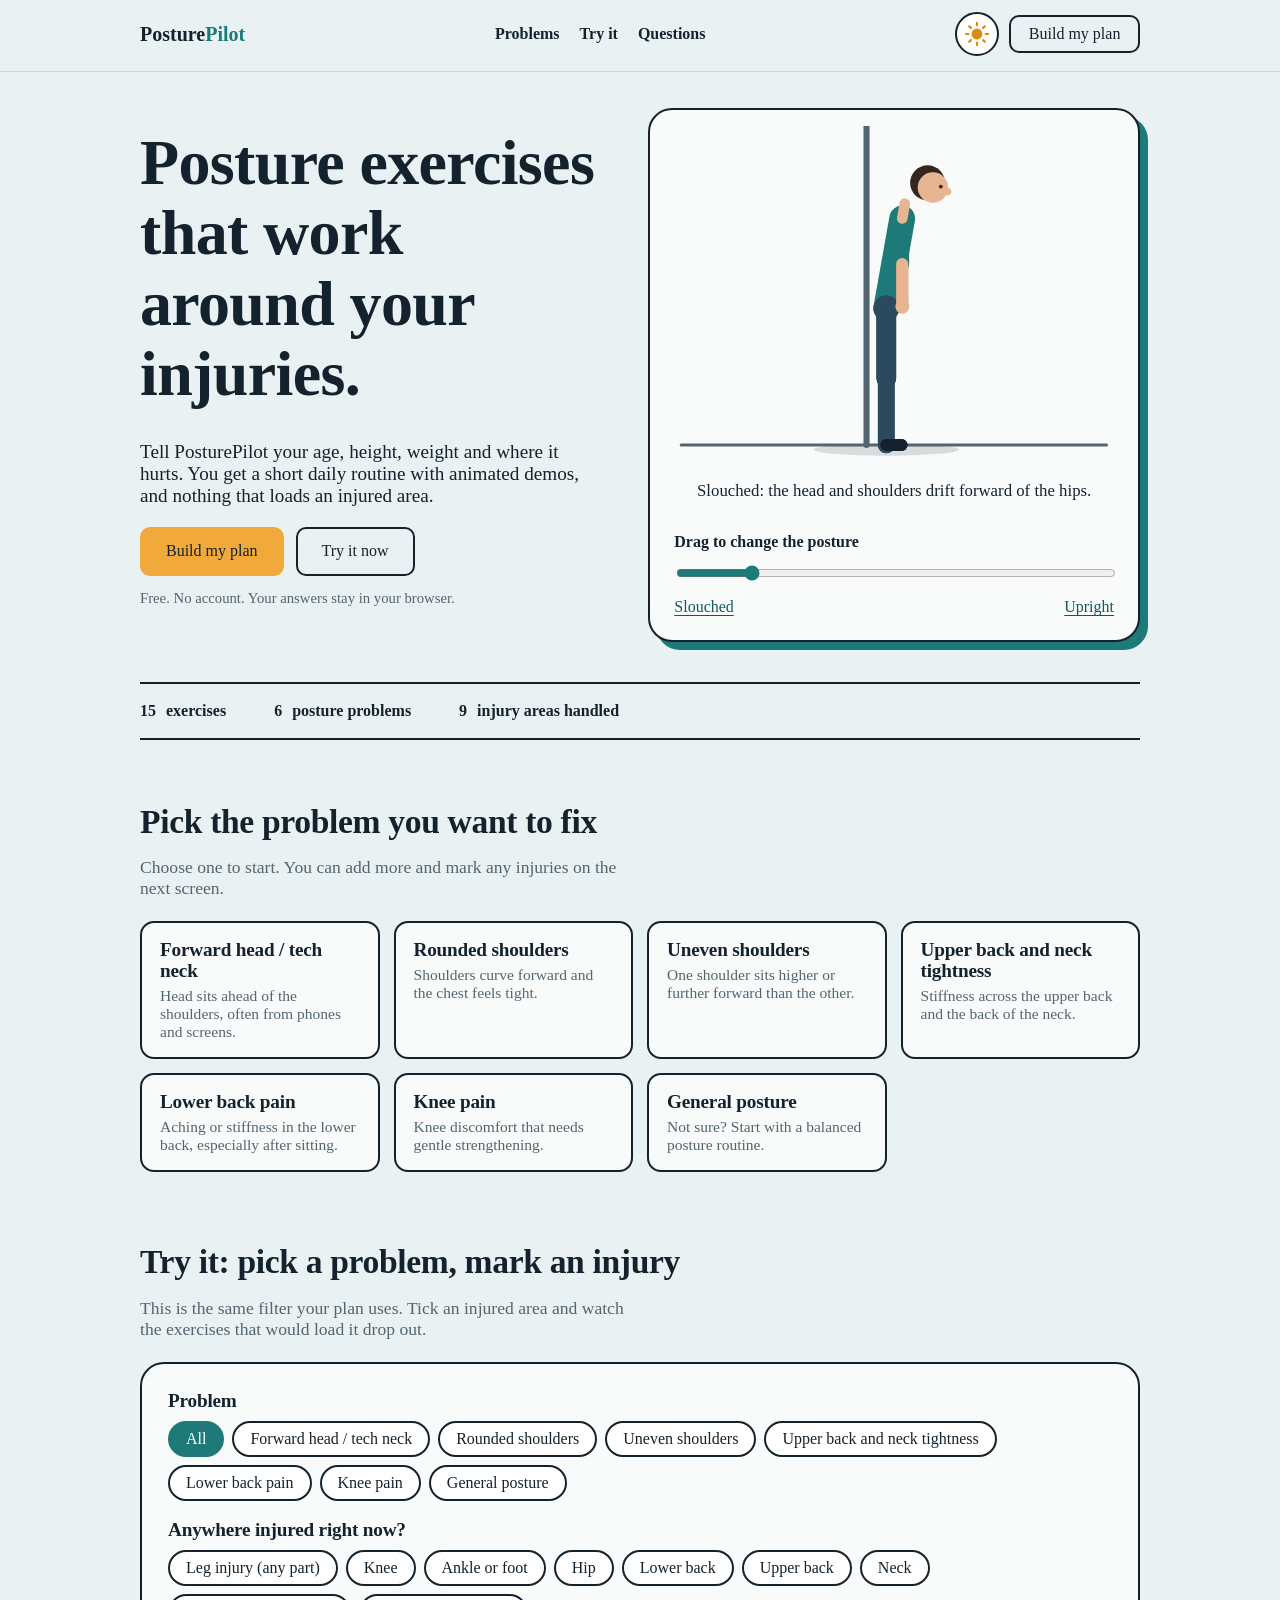
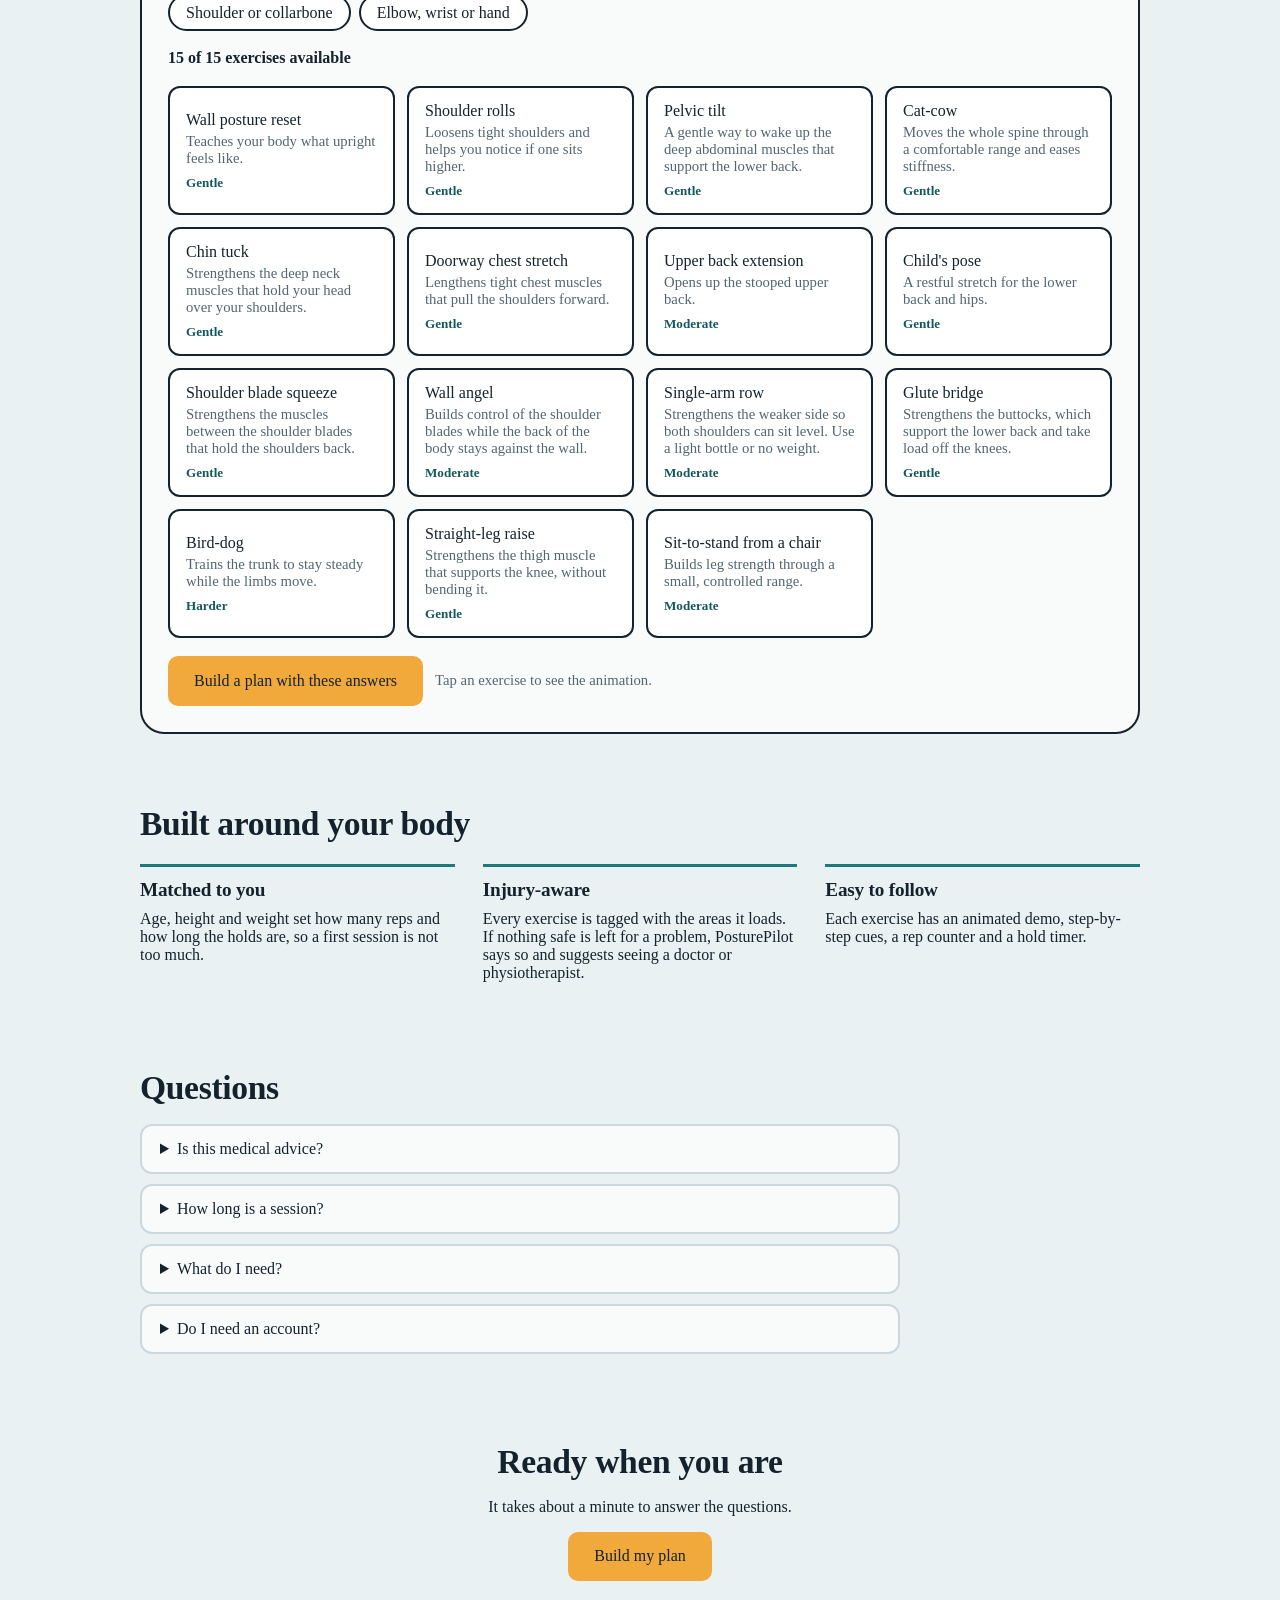
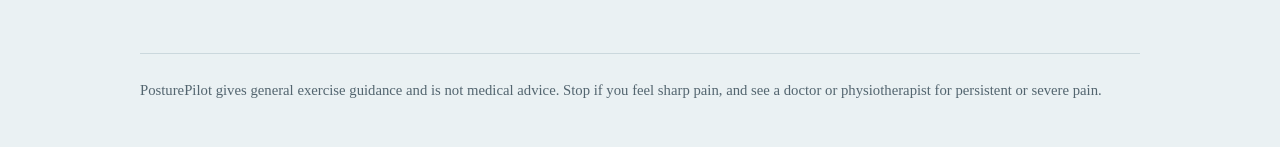
==== commit 9ec9b457: "small changes" ====
--- a/index.html
+++ b/index.html
@@ -162,5 +162,7 @@
 <script src="js/exercises.js"></script>
 <script src="js/figure.js"></script>
 <script src="js/home.js"></script>
+<script src="js/storage.js"></script>
+<script src="js/returning.js"></script>
 </body>
 </html>
--- a/css/styles.css
+++ b/css/styles.css
@@ -18,10 +18,11 @@
   --danger:#B3402F; --danger-text:#B3402F; --on-danger:#FFFFFF;
   --sel:#E4F2F1; --stop-bg:#FBEDEA; --warn-bg:#FFF4DE; --skip-bg:#F1F4F5;
   /* stick figure */
-  --fg-ink:#13222C; --fg-far:#9FB0B9; --fg-spine:#1D7A78; --fg-prop:#53656F; --fg-head:#F9FBFB;
-  --font-head:"Bricolage Grotesque","Segoe UI",system-ui,sans-serif;
-  --font-body:"Atkinson Hyperlegible","Segoe UI",system-ui,sans-serif;
-  color-scheme:light;
+  /* character */
+  --fg-skin:#E7B592; --fg-skin-far:#C99A78; --fg-hair:#33261F;
+  --fg-shirt:#1D7A78; --fg-shirt-far:#16605E;
+  --fg-pants:#2C4A5E; --fg-pants-far:#1F3646;
+  --fg-shoe:#13222C; --fg-prop:#53656F; --fg-shadow:rgba(19,34,44,.14);
 }
 :root[data-theme="dark"]{
   --bg:#0E181F;
@@ -41,7 +42,10 @@
   --btn-bg:#3FA8A2; --btn-fg:#0E181F; --btn-hover:#5BBDB7;
   --danger:#C4503C; --danger-text:#F0907D; --on-danger:#FFFFFF;
   --sel:#1B3A3A; --stop-bg:#3A211D; --warn-bg:#3A3020; --skip-bg:#1A2830;
-  --fg-ink:#E6EEF1; --fg-far:#5F7C8A; --fg-spine:#4FB3AE; --fg-prop:#7C97A4; --fg-head:#16252E;
+  --fg-skin:#E2AE8B; --fg-skin-far:#B88A6B; --fg-hair:#2B2019;
+  --fg-shirt:#3FA8A2; --fg-shirt-far:#2B7F7B;
+  --fg-pants:#7FA3B6; --fg-pants-far:#5C8195;
+  --fg-shoe:#E6EEF1; --fg-prop:#7C97A4; --fg-shadow:rgba(0,0,0,.35);
   color-scheme:dark;
 }
 
@@ -131,4 +135,12 @@
 ::view-transition-old(root){z-index:1}
 ::view-transition-new(root){z-index:2}
 
+/* ---------- feedback loop ---------- */
+.why{font-size:.9rem;color:var(--link);margin:.45em 0 0}
+input[type=range]{width:100%;accent-color:var(--teal);height:28px}
+#pChart svg{width:100%;max-width:420px;height:auto;background:var(--mist);border-radius:12px;display:block}
+#pChart .gl{stroke:var(--edge);stroke-width:1;stroke-dasharray:4 4;opacity:.6}
+#pChart .ln{fill:none;stroke:var(--teal);stroke-width:3;stroke-linejoin:round;stroke-linecap:round}
+#pChart .dot{fill:var(--teal)}
+
 @media (prefers-reduced-motion:reduce){*{transition:none!important;scroll-behavior:auto!important}}
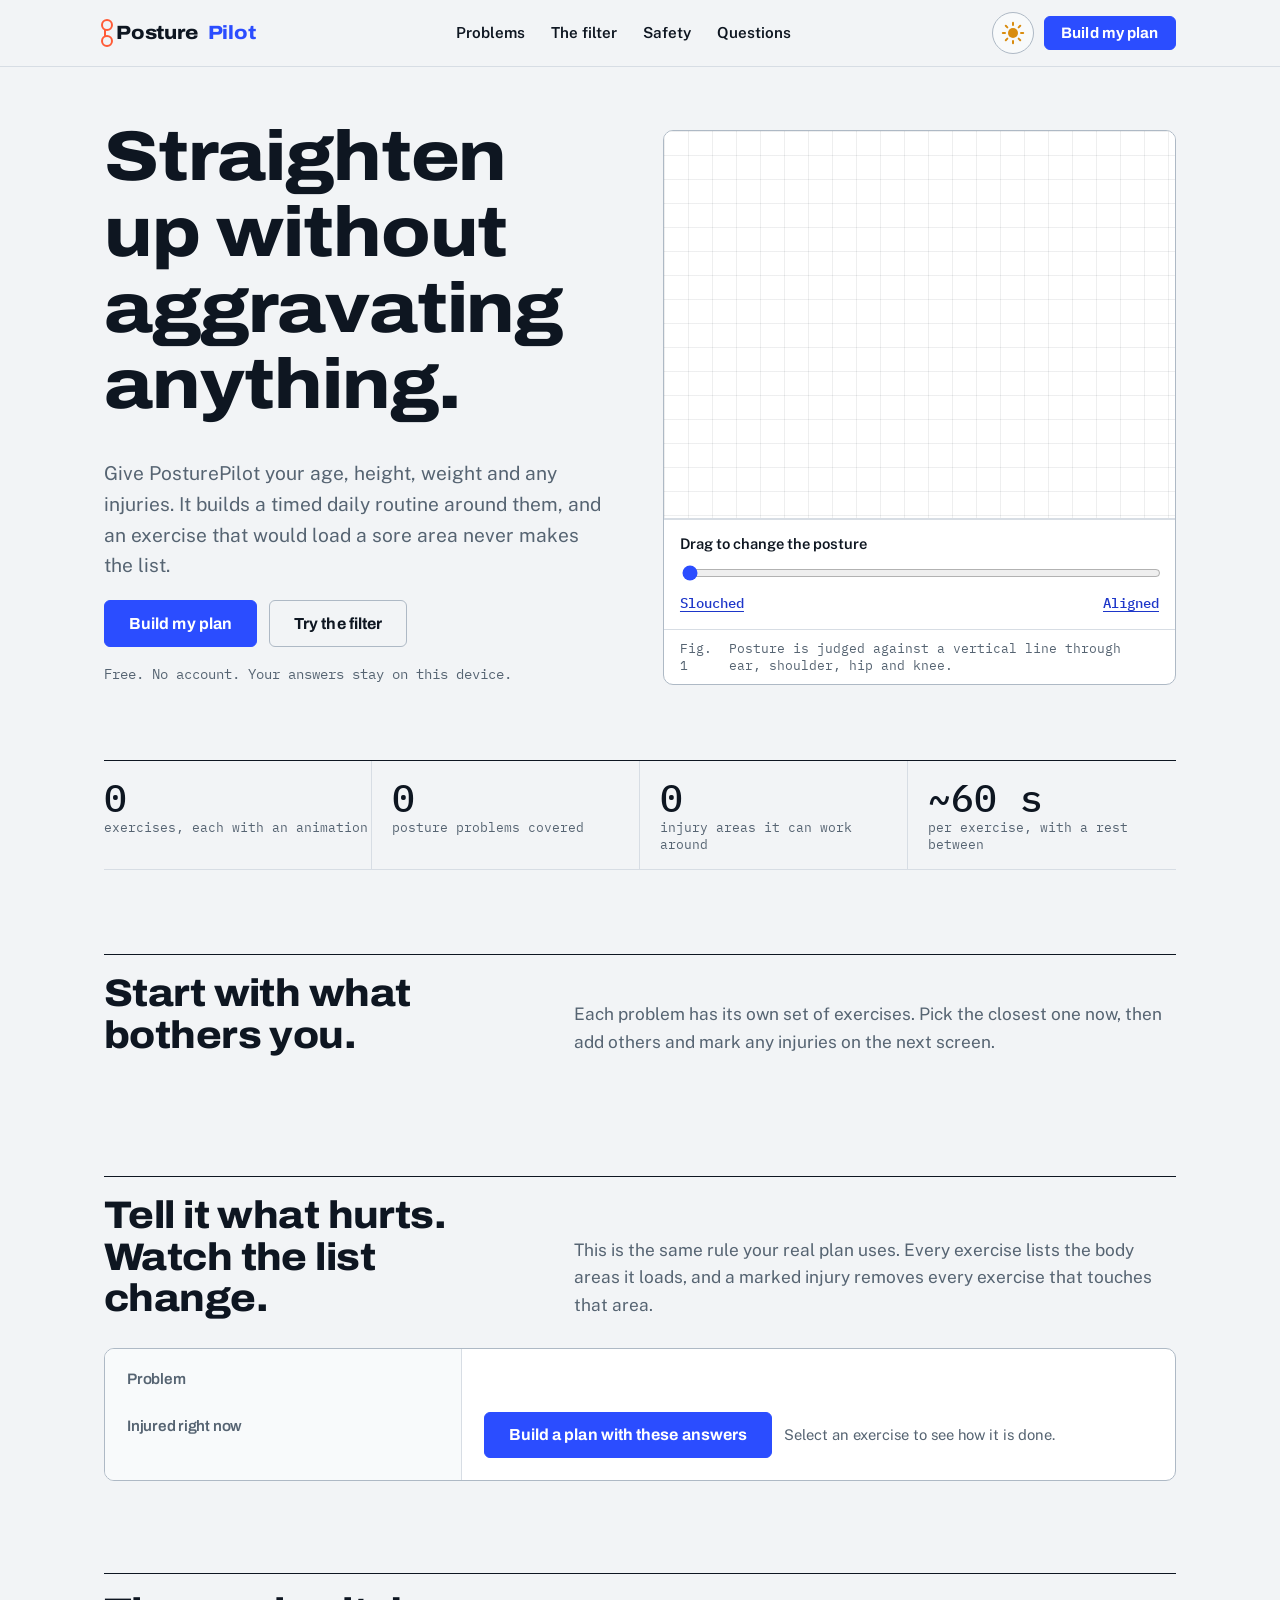
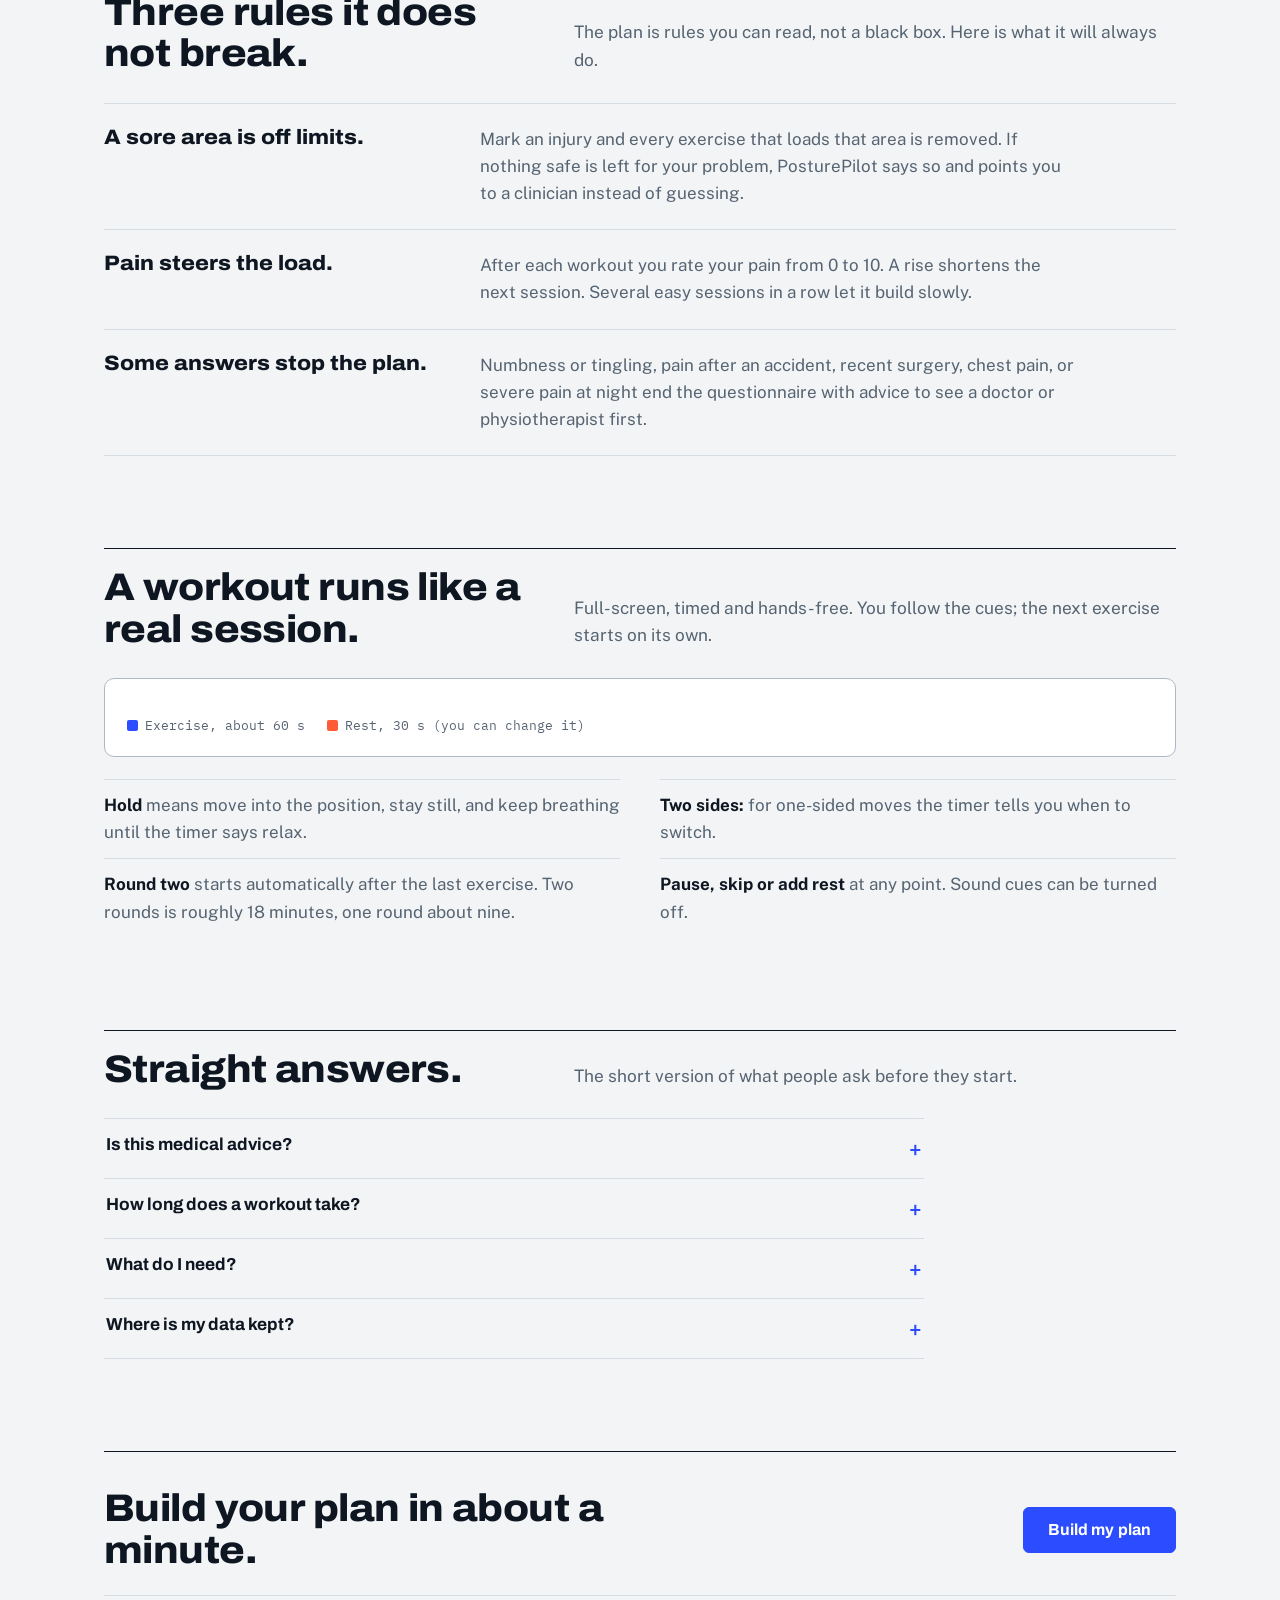
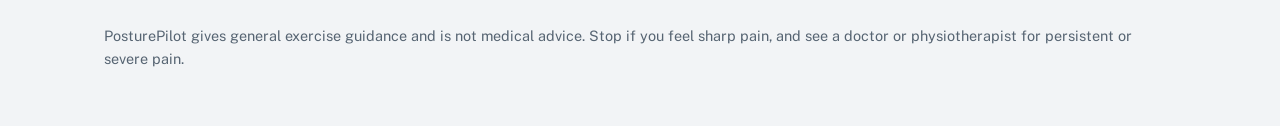
==== commit b97568e2: "UI Changes" ====
--- a/index.html
+++ b/index.html
@@ -4,139 +4,164 @@
 <meta charset="utf-8">
 <meta name="viewport" content="width=device-width, initial-scale=1">
 <title>PosturePilot: posture exercises that work around your injuries</title>
-<meta name="description" content="A short daily routine with animated demos, matched to your age, body, posture problems and injuries.">
+<meta name="description" content="A timed daily posture routine built around your age, build and injuries. Exercises that would load a sore area never make the list.">
+<script src="js/theme.js"></script>
 <link rel="preconnect" href="https://fonts.googleapis.com">
 <link rel="preconnect" href="https://fonts.gstatic.com" crossorigin>
-<link href="https://fonts.googleapis.com/css2?family=Atkinson+Hyperlegible:wght@400;700&family=Bricolage+Grotesque:wght@700;800&display=swap" rel="stylesheet">
-<script src="js/theme.js"></script>
+<link href="https://fonts.googleapis.com/css2?family=Archivo:wdth,wght@62..125,400..900&family=IBM+Plex+Mono:wght@400;500&family=Public+Sans:wght@400;600;700&display=swap" rel="stylesheet">
 <link rel="stylesheet" href="css/styles.css">
 <link rel="stylesheet" href="css/landing.css">
-
 </head>
 <body>
 
 <header class="site">
   <div class="wrap bar">
-    <a class="brand" href="index.html">Posture<span>Pilot</span></a>
+    <a class="brand" href="index.html"><i aria-hidden="true"></i>Posture<span>Pilot</span></a>
     <nav aria-label="Page sections">
       <a href="#problems">Problems</a>
-      <a href="#explore">Try it</a>
+      <a href="#filter">The filter</a>
+      <a href="#rules">Safety</a>
       <a href="#faq">Questions</a>
     </nav>
-        <div class="right">
+    <div class="right">
       <button type="button" class="theme-toggle" id="themeToggle" aria-label="Switch to dark mode">
-  <svg viewBox="0 0 24 24" aria-hidden="true">
-    <defs>
-      <mask id="moonCut">
-        <rect width="24" height="24" fill="#fff"/>
-        <circle class="cut" cx="17" cy="8" r="6.5" fill="#000"/>
-      </mask>
-    </defs>
-    <g mask="url(#moonCut)"><circle class="core" cx="12" cy="12" r="5"/></g>
-    <g class="rays" stroke="currentColor" stroke-width="2" stroke-linecap="round">
-      <line x1="12" y1="1.8" x2="12" y2="4" transform="rotate(0 12 12)"/>
-      <line x1="12" y1="1.8" x2="12" y2="4" transform="rotate(45 12 12)"/>
-      <line x1="12" y1="1.8" x2="12" y2="4" transform="rotate(90 12 12)"/>
-      <line x1="12" y1="1.8" x2="12" y2="4" transform="rotate(135 12 12)"/>
-      <line x1="12" y1="1.8" x2="12" y2="4" transform="rotate(180 12 12)"/>
-      <line x1="12" y1="1.8" x2="12" y2="4" transform="rotate(225 12 12)"/>
-      <line x1="12" y1="1.8" x2="12" y2="4" transform="rotate(270 12 12)"/>
-      <line x1="12" y1="1.8" x2="12" y2="4" transform="rotate(315 12 12)"/>
-    </g>
-    <circle class="star s1" cx="19.5" cy="4.5" r="1"/>
-    <circle class="star s2" cx="21.5" cy="9.5" r=".7"/>
-  </svg>
-</button>
-      <a class="btn alt small" href="intake.html">Build my plan</a>
+        <svg viewBox="0 0 24 24" aria-hidden="true">
+          <defs>
+            <mask id="moonCut">
+              <rect width="24" height="24" fill="#fff"/>
+              <circle class="cut" cx="17" cy="8" r="6.5" fill="#000"/>
+            </mask>
+          </defs>
+          <g mask="url(#moonCut)"><circle class="core" cx="12" cy="12" r="5"/></g>
+          <g class="rays" stroke="currentColor" stroke-width="2" stroke-linecap="round">
+            <line x1="12" y1="1.8" x2="12" y2="4" transform="rotate(0 12 12)"/>
+            <line x1="12" y1="1.8" x2="12" y2="4" transform="rotate(45 12 12)"/>
+            <line x1="12" y1="1.8" x2="12" y2="4" transform="rotate(90 12 12)"/>
+            <line x1="12" y1="1.8" x2="12" y2="4" transform="rotate(135 12 12)"/>
+            <line x1="12" y1="1.8" x2="12" y2="4" transform="rotate(180 12 12)"/>
+            <line x1="12" y1="1.8" x2="12" y2="4" transform="rotate(225 12 12)"/>
+            <line x1="12" y1="1.8" x2="12" y2="4" transform="rotate(270 12 12)"/>
+            <line x1="12" y1="1.8" x2="12" y2="4" transform="rotate(315 12 12)"/>
+          </g>
+          <circle class="star s1" cx="19.5" cy="4.5" r="1"/>
+          <circle class="star s2" cx="21.5" cy="9.5" r=".7"/>
+        </svg>
+      </button>
+      <a class="btn go small" href="intake.html">Build my plan</a>
     </div>
   </div>
-  <div class="scroll" id="scroll" aria-hidden="true"></div>
 </header>
 
 <div class="wrap">
   <main>
+
     <section class="hero2" id="top">
       <div>
-        <h1>Posture exercises that work around your injuries.</h1>
-        <p class="lead">Tell PosturePilot your age, height, weight and where it hurts. You get a short daily routine with animated demos, and nothing that loads an injured area.</p>
+        <h1>Straighten up without aggravating anything.</h1>
+        <p class="lead">Give PosturePilot your age, height, weight and any injuries. It builds a timed daily routine around them, and an exercise that would load a sore area never makes the list.</p>
         <div class="row">
           <a class="btn go" href="intake.html">Build my plan</a>
-          <a class="btn alt" href="#explore">Try it now</a>
+          <a class="btn alt" href="#filter">Try the filter</a>
         </div>
-        <p class="note" style="margin-top:14px">Free. No account. Your answers stay in your browser.</p>
+        <p class="fine">Free. No account. Your answers stay on this device.</p>
       </div>
 
       <div class="stage2">
-        <svg id="hero" aria-hidden="true"></svg>
-        <div class="caption" id="heroCap" aria-live="polite"></div>
+        <div class="grid-stage"><svg id="hero" role="img" aria-label="A figure moving from a slouch to standing in line with a vertical plumb line"></svg></div>
+        <ul class="read" id="read" aria-live="polite"></ul>
         <div class="slider">
           <label for="posture">Drag to change the posture</label>
           <input id="posture" type="range" min="0" max="100" value="0">
           <div class="ends">
             <button type="button" class="link" id="toSlouch">Slouched</button>
-            <button type="button" class="link" id="toUpright">Upright</button>
+            <button type="button" class="link" id="toUpright">Aligned</button>
+          </div>
+        </div>
+        <div class="fig"><span>Fig. 1</span><span id="heroCap">Posture is judged against a vertical line through ear, shoulder, hip and knee.</span></div>
+      </div>
+    </section>
+
+    <dl class="spec" aria-label="What is inside">
+      <div><dd id="nEx">0</dd><dt>exercises, each with an animation</dt></div>
+      <div><dd id="nCon">0</dd><dt>posture problems covered</dt></div>
+      <div><dd id="nInj">0</dd><dt>injury areas it can work around</dt></div>
+      <div><dd>~60 s</dd><dt>per exercise, with a rest between</dt></div>
+    </dl>
+
+    <section class="block" id="problems">
+      <div class="head">
+        <h2>Start with what bothers you.</h2>
+        <p>Each problem has its own set of exercises. Pick the closest one now, then add others and mark any injuries on the next screen.</p>
+      </div>
+      <ul class="index" id="concernIndex"></ul>
+    </section>
+
+    <section class="block" id="filter">
+      <div class="head">
+        <h2>Tell it what hurts. Watch the list change.</h2>
+        <p>This is the same rule your real plan uses. Every exercise lists the body areas it loads, and a marked injury removes every exercise that touches that area.</p>
+      </div>
+      <div class="bench">
+        <div class="bench-ctl">
+          <h3>Problem</h3>
+          <div class="stack" id="concernTabs" role="group" aria-label="Posture problem"></div>
+          <h3>Injured right now</h3>
+          <div class="chipset" id="injuryChips" role="group" aria-label="Injured areas"></div>
+        </div>
+        <div class="bench-out">
+          <p class="count" id="count" aria-live="polite"></p>
+          <ul class="rows" id="xgrid"></ul>
+          <div class="row">
+            <a class="btn go" id="xCta" href="intake.html">Build a plan with these answers</a>
+            <span class="note">Select an exercise to see how it is done.</span>
           </div>
         </div>
       </div>
     </section>
 
-    <ul class="stats" aria-label="What is inside">
-      <li><b id="nEx">0</b>exercises</li>
-      <li><b id="nCon">0</b>posture problems</li>
-      <li><b id="nInj">0</b>injury areas handled</li>
-    </ul>
-
-    <section class="block" id="problems">
-      <h2>Pick the problem you want to fix</h2>
-      <p class="lede">Choose one to start. You can add more and mark any injuries on the next screen.</p>
-      <div class="cards" id="concernCards"></div>
+    <section class="block" id="rules">
+      <div class="head">
+        <h2>Three rules it does not break.</h2>
+        <p>The plan is rules you can read, not a black box. Here is what it will always do.</p>
+      </div>
+      <dl class="rules">
+        <div><dt>A sore area is off limits.</dt><dd>Mark an injury and every exercise that loads that area is removed. If nothing safe is left for your problem, PosturePilot says so and points you to a clinician instead of guessing.</dd></div>
+        <div><dt>Pain steers the load.</dt><dd>After each workout you rate your pain from 0 to 10. A rise shortens the next session. Several easy sessions in a row let it build slowly.</dd></div>
+        <div><dt>Some answers stop the plan.</dt><dd>Numbness or tingling, pain after an accident, recent surgery, chest pain, or severe pain at night end the questionnaire with advice to see a doctor or physiotherapist first.</dd></div>
+      </dl>
     </section>
 
-    <section class="block" id="explore">
-      <h2>Try it: pick a problem, mark an injury</h2>
-      <p class="lede">This is the same filter your plan uses. Tick an injured area and watch the exercises that would load it drop out.</p>
-
-      <div class="explorer">
-        <div class="ctl">
-          <h3>Problem</h3>
-          <div class="chipset" id="concernTabs" role="group" aria-label="Posture problem"></div>
-        </div>
-        <div class="ctl">
-          <h3>Anywhere injured right now?</h3>
-          <div class="chipset" id="injuryChips" role="group" aria-label="Injured areas"></div>
-        </div>
-
-        <p class="count" id="count" aria-live="polite"></p>
-        <div class="xgrid" id="xgrid"></div>
-
-        <div class="row" style="margin-top:18px">
-          <a class="btn go" id="xCta" href="intake.html">Build a plan with these answers</a>
-          <span class="note">Tap an exercise to see the animation.</span>
-        </div>
+    <section class="block" id="session">
+      <div class="head">
+        <h2>A workout runs like a real session.</h2>
+        <p>Full-screen, timed and hands-free. You follow the cues; the next exercise starts on its own.</p>
       </div>
-    </section>
-
-    <section class="block">
-      <h2>Built around your body</h2>
-      <div class="three">
-        <div><h3>Matched to you</h3><p>Age, height and weight set how many reps and how long the holds are, so a first session is not too much.</p></div>
-        <div><h3>Injury-aware</h3><p>Every exercise is tagged with the areas it loads. If nothing safe is left for a problem, PosturePilot says so and suggests seeing a doctor or physiotherapist.</p></div>
-        <div><h3>Easy to follow</h3><p>Each exercise has an animated demo, step-by-step cues, a rep counter and a hold timer.</p></div>
+      <div class="strip">
+        <div id="strip"></div>
+        <div class="legend"><span>Exercise, about 60 s</span><span class="r">Rest, 30 s (you can change it)</span></div>
       </div>
+      <ul class="how-list">
+        <li><b>Hold</b> means move into the position, stay still, and keep breathing until the timer says relax.</li>
+        <li><b>Two sides:</b> for one-sided moves the timer tells you when to switch.</li>
+        <li><b>Round two</b> starts automatically after the last exercise. Two rounds is roughly 18 minutes, one round about nine.</li>
+        <li><b>Pause, skip or add rest</b> at any point. Sound cues can be turned off.</li>
+      </ul>
     </section>
 
     <section class="block" id="faq">
-      <h2>Questions</h2>
-      <details><summary>Is this medical advice?</summary><p>No. PosturePilot gives general exercise guidance. See a doctor or physiotherapist for persistent or severe pain, numbness, or pain after an injury.</p></details>
-      <details><summary>How long is a session?</summary><p>Usually around 10 to 15 minutes. Your plan page shows the estimate for your routine.</p></details>
-      <details><summary>What do I need?</summary><p>A wall, a sturdy chair and a doorway. A mat is helpful for the floor exercises.</p></details>
-      <details><summary>Do I need an account?</summary><p>No. Your answers and completed sessions are saved only in your own browser.</p></details>
+      <div class="head">
+        <h2>Straight answers.</h2>
+        <p>The short version of what people ask before they start.</p>
+      </div>
+      <details><summary>Is this medical advice?</summary><p>No. It is general exercise guidance. See a doctor or physiotherapist for numbness, pain after an injury, or pain that does not settle.</p></details>
+      <details><summary>How long does a workout take?</summary><p>With the default timings, two rounds of six exercises takes about 18 minutes, and one round about nine. You choose the timings before you start.</p></details>
+      <details><summary>What do I need?</summary><p>A wall, a sturdy chair, a doorway and a little floor space. A mat helps for the floor exercises.</p></details>
+      <details><summary>Where is my data kept?</summary><p>On this device only, in your browser's storage. Clearing site data removes your plan and history.</p></details>
     </section>
 
     <section class="final">
-      <h2>Ready when you are</h2>
-      <p>It takes about a minute to answer the questions.</p>
-      <a class="btn go" href="intake.html">Build my plan</a>
+      <h2>Build your plan in about a minute.</h2>
+      <div class="row"><a class="btn go" href="intake.html">Build my plan</a></div>
     </section>
   </main>
 
@@ -159,10 +184,10 @@
   </div>
 </dialog>
 
+<script src="js/storage.js"></script>
 <script src="js/exercises.js"></script>
 <script src="js/figure.js"></script>
 <script src="js/home.js"></script>
-<script src="js/storage.js"></script>
 <script src="js/returning.js"></script>
 </body>
 </html>
--- a/css/styles.css
+++ b/css/styles.css
@@ -1,146 +1,143 @@
+/* PosturePilot design system: clinical grid, cobalt + signal orange */
 :root{
-  /* LIGHT (original look) */
-  --bg:#EAF1F3;          /* page */
-  --mist:#EAF1F3;        /* inner wells */
-  --paper:#F9FBFB;       /* cards */
-  --card2:#FFFFFF;       /* inputs, chips, small cards */
-  --ink:#13222C;         /* text */
-  --on-ink:#EAF1F3;      /* text on an ink-colored fill */
-  --slate:#53656F;       /* secondary text */
-  --line:#CBD8DD;        /* soft borders */
-  --edge:#13222C;        /* strong borders */
-  --teal:#1D7A78;        /* fills, accents */
+  --bg:#F2F4F6;          /* page */
+  --mist:#E7EBEF;        /* inset wells */
+  --paper:#FFFFFF;       /* panels */
+  --card2:#F8FAFB;       /* inputs, chips */
+  --ink:#0E1621;
+  --on-ink:#F2F4F6;
+  --slate:#566472;
+  --line:#D7DDE4;        /* hairlines */
+  --edge:#AEB9C5;        /* component borders */
+  --grid:rgba(14,22,33,.07);
+  --teal:#2B4DFF;        /* primary (cobalt); name kept so older markup still works */
   --on-teal:#FFFFFF;
-  --link:#14595A;        /* accent text */
-  --amber:#F2A93B;
-  --on-amber:#13222C;
-  --btn-bg:#13222C; --btn-fg:#FFFFFF; --btn-hover:#14595A;
-  --danger:#B3402F; --danger-text:#B3402F; --on-danger:#FFFFFF;
-  --sel:#E4F2F1; --stop-bg:#FBEDEA; --warn-bg:#FFF4DE; --skip-bg:#F1F4F5;
-  /* stick figure */
-  /* character */
-  --fg-skin:#E7B592; --fg-skin-far:#C99A78; --fg-hair:#33261F;
-  --fg-shirt:#1D7A78; --fg-shirt-far:#16605E;
-  --fg-pants:#2C4A5E; --fg-pants-far:#1F3646;
-  --fg-shoe:#13222C; --fg-prop:#53656F; --fg-shadow:rgba(19,34,44,.14);
+  --link:#1D36C9;
+  --amber:#FF5B37;       /* signal orange: alignment line, rest, warnings */
+  --on-amber:#0E1621;
+  --btn-bg:#0E1621; --btn-fg:#FFFFFF; --btn-hover:#2B4DFF;
+  --go-bg:#2B4DFF; --go-fg:#FFFFFF; --go-hover:#1D36C9;
+  --danger:#C2331F; --danger-text:#B02A18; --on-danger:#FFFFFF;
+  --sel:#E8EDFF; --stop-bg:#FBEDEA; --warn-bg:#FFF1EC; --skip-bg:#F0F2F5;
+  /* the figure */
+  --fg-skin:#E7B592; --fg-skin-far:#C99A78; --fg-hair:#2A1F1A;
+  --fg-shirt:#2B4DFF; --fg-shirt-far:#1F38C2;
+  --fg-pants:#1B2638; --fg-pants-far:#121B29;
+  --fg-shoe:#0E1621; --fg-prop:#6B7785; --fg-shadow:rgba(14,22,33,.12);
+  --font-head:"Archivo","Segoe UI",system-ui,sans-serif;
+  --font-body:"Public Sans","Segoe UI",system-ui,sans-serif;
+  --font-mono:"IBM Plex Mono",ui-monospace,Consolas,monospace;
+  color-scheme:light;
 }
 :root[data-theme="dark"]{
-  --bg:#0E181F;
-  --mist:#1D303B;
-  --paper:#16252E;
-  --card2:#1B2D37;
-  --ink:#E6EEF1;
-  --on-ink:#0E181F;
-  --slate:#9DB2BC;
-  --line:#2A404C;
-  --edge:#587482;
-  --teal:#3FA8A2;
-  --on-teal:#0E181F;
-  --link:#6CC4BE;
-  --amber:#F2A93B;
-  --on-amber:#13222C;
-  --btn-bg:#3FA8A2; --btn-fg:#0E181F; --btn-hover:#5BBDB7;
-  --danger:#C4503C; --danger-text:#F0907D; --on-danger:#FFFFFF;
-  --sel:#1B3A3A; --stop-bg:#3A211D; --warn-bg:#3A3020; --skip-bg:#1A2830;
+  --bg:#0B1016; --mist:#18222D; --paper:#111922; --card2:#16202A;
+  --ink:#E9EEF3; --on-ink:#0B1016; --slate:#93A1B0;
+  --line:#243140; --edge:#3A4C60; --grid:rgba(255,255,255,.055);
+  --teal:#6E86FF; --on-teal:#0B1016; --link:#9DB0FF;
+  --amber:#FF7A59; --on-amber:#0B1016;
+  --btn-bg:#E9EEF3; --btn-fg:#0B1016; --btn-hover:#9DB0FF;
+  --go-bg:#6E86FF; --go-fg:#0B1016; --go-hover:#9DB0FF;
+  --danger:#D4503C; --danger-text:#FF9A88; --on-danger:#0B1016;
+  --sel:#1B2547; --stop-bg:#3A211D; --warn-bg:#3A2620; --skip-bg:#141D26;
   --fg-skin:#E2AE8B; --fg-skin-far:#B88A6B; --fg-hair:#2B2019;
-  --fg-shirt:#3FA8A2; --fg-shirt-far:#2B7F7B;
-  --fg-pants:#7FA3B6; --fg-pants-far:#5C8195;
-  --fg-shoe:#E6EEF1; --fg-prop:#7C97A4; --fg-shadow:rgba(0,0,0,.35);
+  --fg-shirt:#6E86FF; --fg-shirt-far:#4F66DB;
+  --fg-pants:#8EA2BD; --fg-pants-far:#677A94;
+  --fg-shoe:#E9EEF3; --fg-prop:#8A98A8; --fg-shadow:rgba(0,0,0,.4);
   color-scheme:dark;
 }
 
 *{box-sizing:border-box}
 html{scroll-behavior:smooth}
 body{margin:0;background:var(--bg);color:var(--ink);font:1.0625rem/1.6 var(--font-body)}
-h1,h2,h3{font-family:var(--font-head);line-height:1.1;margin:0 0 .5em;letter-spacing:-.01em}
-h1{font-size:clamp(2.2rem,6vw,4rem);font-weight:800}
-h2{font-size:clamp(1.5rem,3.5vw,2.1rem)}
-h3{font-size:1.2rem}
+h1,h2,h3,h4{font-family:var(--font-head);line-height:1.08;margin:0 0 .5em;letter-spacing:-.015em}
+h1{font-size:clamp(2.4rem,6.2vw,4.4rem);font-weight:800;font-stretch:112%}
+h2{font-size:clamp(1.6rem,3.6vw,2.4rem);font-weight:800;font-stretch:108%}
+h3{font-size:1.2rem;font-weight:700}
 p{margin:0 0 1em;max-width:62ch}
 a{color:var(--link)}
 :focus-visible{outline:3px solid var(--amber);outline-offset:3px}
-.wrap{max-width:1040px;margin:0 auto;padding:0 20px}
-.topbar{padding:18px 0}
-.brand{font-family:var(--font-head);font-weight:800;font-size:1.25rem;color:var(--ink);text-decoration:none}
+.wrap{max-width:1120px;margin:0 auto;padding:0 24px}
+.topbar{padding:20px 0}
+.brand{display:inline-flex;align-items:center;gap:10px;font-family:var(--font-head);font-weight:800;font-stretch:112%;font-size:1.2rem;color:var(--ink);text-decoration:none;letter-spacing:-.01em}
+.brand i{display:inline-block;width:2px;height:22px;background:var(--amber);position:relative}
+.brand i::before,.brand i::after{content:"";position:absolute;left:-3px;width:8px;height:8px;border-radius:50%;background:var(--bg);border:2px solid var(--amber)}
+.brand i::before{top:-3px}.brand i::after{bottom:-3px}
 .brand span{color:var(--teal)}
 
-.btn{display:inline-block;font:700 1rem var(--font-head);padding:.85em 1.5em;border-radius:10px;border:2px solid var(--btn-bg);background:var(--btn-bg);color:var(--btn-fg);cursor:pointer;text-decoration:none}
-.btn:hover{background:var(--btn-hover);border-color:var(--btn-hover)}
+.btn{display:inline-block;font:700 1rem var(--font-head);padding:.85em 1.5em;border-radius:6px;border:1.5px solid var(--btn-bg);background:var(--btn-bg);color:var(--btn-fg);cursor:pointer;text-decoration:none;letter-spacing:.005em}
+.btn:hover{background:var(--btn-hover);border-color:var(--btn-hover);color:var(--btn-fg)}
 .btn.alt{background:transparent;color:var(--ink);border-color:var(--edge)}
 .btn.alt:hover{background:var(--ink);color:var(--on-ink);border-color:var(--ink)}
-.btn.go{background:var(--amber);border-color:var(--amber);color:var(--on-amber)}
-.btn.go:hover{background:#e39a2a;border-color:#e39a2a}
+.btn.go{background:var(--go-bg);border-color:var(--go-bg);color:var(--go-fg)}
+.btn.go:hover{background:var(--go-hover);border-color:var(--go-hover);color:var(--go-fg)}
 .btn[disabled]{opacity:.45;cursor:not-allowed}
 .row{display:flex;gap:12px;flex-wrap:wrap;align-items:center}
 .note{font-size:.92rem;color:var(--slate)}
-footer{padding:28px 0 48px;border-top:1px solid var(--line);color:var(--slate);font-size:.92rem}
-.caption{font:700 1.15rem var(--font-head);min-height:1.6em;text-align:center;padding:6px 0 4px}
+.mono{font-family:var(--font-mono)}
+footer{padding:28px 0 56px;border-top:1px solid var(--line);color:var(--slate);font-size:.9rem;margin-top:24px}
+.caption{font:700 1.1rem var(--font-head);min-height:1.6em;text-align:center;padding:6px 0 4px}
 
 /* forms */
-.panel{background:var(--paper);border:2px solid var(--edge);border-radius:18px;padding:28px;margin-bottom:24px}
-.progress{height:6px;background:var(--line);border-radius:3px;margin:0 0 24px;overflow:hidden}
+.panel{background:var(--paper);border:1px solid var(--edge);border-radius:10px;padding:28px;margin-bottom:24px}
+.progress{height:4px;background:var(--line);margin:0 0 24px;overflow:hidden}
 .progress i{display:block;height:100%;background:var(--teal);width:25%;transition:width .25s}
 .field{display:flex;flex-direction:column;gap:6px;margin-bottom:16px;max-width:260px}
-label,legend{font-weight:700}
-input[type=number]{font:inherit;color:var(--ink);padding:.65em .8em;border:2px solid var(--edge);border-radius:8px;background:var(--card2)}
+label,legend{font-weight:600}
+input[type=number]{font:inherit;font-family:var(--font-mono);color:var(--ink);padding:.65em .8em;border:1.5px solid var(--edge);border-radius:6px;background:var(--card2)}
+input[type=number]:focus{border-color:var(--teal);outline:none}
 .opts{display:grid;grid-template-columns:repeat(auto-fill,minmax(230px,1fr));gap:10px;border:0;padding:0;margin:0 0 16px}
-.opt{display:flex;gap:10px;align-items:flex-start;padding:12px 14px;border:2px solid var(--line);border-radius:10px;background:var(--card2);cursor:pointer;font-weight:400}
+.opt{display:flex;gap:10px;align-items:flex-start;padding:12px 14px;border:1.5px solid var(--line);border-radius:8px;background:var(--card2);cursor:pointer;font-weight:400}
+.opt:hover{border-color:var(--edge)}
 .opt:has(input:checked){border-color:var(--teal);background:var(--sel)}
 .opt input{margin-top:.35em;accent-color:var(--teal)}
 .err{color:var(--danger-text);font-weight:700;min-height:1.4em}
 .stop{border-color:var(--danger);background:var(--stop-bg)}
 
 /* plan */
-.summary{display:flex;gap:24px;flex-wrap:wrap;margin:8px 0 20px}
-.summary b{font:800 1.8rem var(--font-head);display:block}
+.summary{display:flex;gap:0;flex-wrap:wrap;margin:8px 0 22px;border:1px solid var(--edge);border-radius:10px;background:var(--paper);overflow:hidden}
+.summary div{flex:1 1 140px;padding:14px 18px;border-right:1px solid var(--line);color:var(--slate);font-size:.9rem}
+.summary div:last-child{border-right:0}
+.summary b{font:500 2rem var(--font-mono);display:block;color:var(--ink);line-height:1.1}
 .ex{display:grid;grid-template-columns:1fr auto;gap:16px;align-items:center;padding:16px 0;border-top:1px solid var(--line)}
 .ex:first-child{border-top:0}
 .ex .dose{font-weight:700;color:var(--link);white-space:nowrap}
-.warn{background:var(--warn-bg);border-left:5px solid var(--amber);padding:12px 16px;border-radius:6px;margin-bottom:12px}
+.warn{background:var(--warn-bg);border-left:4px solid var(--amber);padding:12px 16px;border-radius:4px;margin-bottom:12px}
+.why{font-size:.9rem;color:var(--link);margin:.45em 0 0}
 
-/* player / dialogs */
-dialog{border:2px solid var(--edge);border-radius:20px;padding:0;max-width:720px;width:calc(100% - 24px);background:var(--paper);color:var(--ink)}
-dialog::backdrop{background:rgba(10,18,24,.6)}
+/* dialogs */
+dialog{border:1px solid var(--edge);border-radius:12px;padding:0;max-width:720px;width:calc(100% - 24px);background:var(--paper);color:var(--ink)}
+dialog::backdrop{background:rgba(8,12,18,.62)}
 .pl{padding:22px}
 .pl-head{display:flex;justify-content:space-between;align-items:center;gap:12px}
-.pl svg{width:100%;height:auto;background:var(--mist);border-radius:12px;margin:10px 0}
+.pl svg{width:100%;height:auto;background:var(--mist);border-radius:8px;margin:10px 0}
 .pl ol,.pl ul{margin:0 0 12px;padding-left:1.2em}
-.big{font:800 1.6rem var(--font-head)}
-.cues{background:var(--mist);border-radius:10px;padding:10px 14px}
+.big{font:800 1.5rem var(--font-head)}
+.cues{background:var(--mist);border-radius:8px;padding:10px 14px}
 .cues ul{margin:0}
+input[type=range]{width:100%;accent-color:var(--teal);height:28px}
 
-/* ---------- sun / moon toggle ---------- */
-.theme-toggle{
-  width:44px;height:44px;padding:0;border-radius:50%;
-  border:2px solid var(--edge);background:var(--card2);
-  color:#D98C0F;cursor:pointer;display:inline-grid;place-items:center;
-  transition:background .3s,color .4s,transform .2s;
-}
+/* progress chart + feedback */
+#pChart svg{width:100%;max-width:420px;height:auto;background:var(--mist);border-radius:8px;display:block}
+#pChart .gl{stroke:var(--edge);stroke-width:1;stroke-dasharray:4 4;opacity:.8}
+#pChart .ln{fill:none;stroke:var(--teal);stroke-width:3;stroke-linejoin:round;stroke-linecap:round}
+#pChart .dot{fill:var(--teal)}
+
+/* sun / moon toggle */
+.theme-toggle{width:42px;height:42px;padding:0;border-radius:50%;border:1.5px solid var(--edge);background:var(--card2);color:#D98C0F;cursor:pointer;display:inline-grid;place-items:center;transition:background .3s,color .4s,transform .2s}
 .theme-toggle:hover{transform:rotate(-12deg) scale(1.06)}
-.theme-toggle svg{width:26px;height:26px;overflow:visible}
+.theme-toggle svg{width:24px;height:24px;overflow:visible}
 .theme-toggle .core{fill:currentColor;transform-origin:12px 12px;transition:transform .5s cubic-bezier(.4,0,.2,1)}
 .theme-toggle .cut{transform:translate(14px,-14px);transition:transform .5s cubic-bezier(.4,0,.2,1)}
 .theme-toggle .rays{transform-origin:12px 12px;transition:transform .5s cubic-bezier(.4,0,.2,1),opacity .3s}
 .theme-toggle .star{fill:currentColor;opacity:0;transform:scale(0);transform-box:fill-box;transform-origin:center;transition:opacity .3s .15s,transform .4s .15s}
 .theme-toggle .s2{transition-delay:.27s}
-
 :root[data-theme="dark"] .theme-toggle{color:#F4E3A1}
 :root[data-theme="dark"] .theme-toggle .core{transform:scale(1.6)}
 :root[data-theme="dark"] .theme-toggle .cut{transform:translate(0,0)}
 :root[data-theme="dark"] .theme-toggle .rays{transform:rotate(90deg) scale(.3);opacity:0}
 :root[data-theme="dark"] .theme-toggle .star{opacity:1;transform:scale(1)}
-
-/* circular "takeover" when the theme changes */
 ::view-transition-old(root),::view-transition-new(root){animation:none;mix-blend-mode:normal}
 ::view-transition-old(root){z-index:1}
 ::view-transition-new(root){z-index:2}
 
-/* ---------- feedback loop ---------- */
-.why{font-size:.9rem;color:var(--link);margin:.45em 0 0}
-input[type=range]{width:100%;accent-color:var(--teal);height:28px}
-#pChart svg{width:100%;max-width:420px;height:auto;background:var(--mist);border-radius:12px;display:block}
-#pChart .gl{stroke:var(--edge);stroke-width:1;stroke-dasharray:4 4;opacity:.6}
-#pChart .ln{fill:none;stroke:var(--teal);stroke-width:3;stroke-linejoin:round;stroke-linecap:round}
-#pChart .dot{fill:var(--teal)}
-
 @media (prefers-reduced-motion:reduce){*{transition:none!important;scroll-behavior:auto!important}}
--- a/css/landing.css
+++ b/css/landing.css
@@ -1,79 +1,140 @@
-/* ---------- sticky header ---------- */
+/* ---------- header ---------- */
 header.site{position:sticky;top:0;z-index:20;background:var(--bg);border-bottom:1px solid var(--line)}
-header.site .bar{display:flex;align-items:center;justify-content:space-between;gap:16px;padding-top:12px;padding-bottom:12px}
-header.site nav{display:flex;gap:20px}
-header.site nav a{color:var(--ink);text-decoration:none;font-weight:700}
-header.site nav a:hover{color:var(--link);text-decoration:underline}
+header.site .bar{display:flex;align-items:center;justify-content:space-between;gap:18px;padding-top:12px;padding-bottom:12px}
+header.site nav{display:flex;gap:26px}
+header.site nav a{color:var(--ink);text-decoration:none;font-weight:600;font-size:.95rem}
+header.site nav a:hover{color:var(--teal);text-decoration:underline;text-underline-offset:5px}
 .bar .right{display:flex;align-items:center;gap:10px}
-.btn.small{padding:.5em 1.1em}
-.scroll{height:3px;background:var(--teal);width:0}
+.btn.small{padding:.55em 1.1em;font-size:.95rem}
 section[id]{scroll-margin-top:72px}
 
 /* ---------- hero ---------- */
-.hero2{display:grid;grid-template-columns:1fr 1.05fr;gap:40px;align-items:center;padding:36px 0 40px}
-.hero2 p.lead{font-size:1.2rem;max-width:46ch}
-.stage2{background:var(--paper);border:2px solid var(--edge);border-radius:24px;padding:16px 16px 20px;box-shadow:8px 8px 0 var(--teal)}
-.stage2 svg{display:block;width:100%;height:auto}
-.stage2 .caption{min-height:3.2em;font-size:1.05rem}
-.slider{display:flex;flex-direction:column;gap:6px;padding:4px 8px 0}
+.hero2{display:grid;grid-template-columns:1fr 1.02fr;gap:56px;align-items:center;padding:52px 0 64px}
+.hero2 p.lead{font-size:1.2rem;max-width:44ch;color:var(--slate)}
+.hero2 .fine{font:400 .85rem var(--font-mono);color:var(--slate);margin-top:18px}
+.stage2{border:1px solid var(--edge);border-radius:10px;background:var(--paper);overflow:hidden}
+.grid-stage{background-color:var(--paper);background-image:linear-gradient(var(--grid) 1px,transparent 1px),linear-gradient(90deg,var(--grid) 1px,transparent 1px);background-size:24px 24px;padding:10px 10px 0}
+.grid-stage svg{display:block;width:100%;height:auto}
+.fig{display:flex;justify-content:space-between;gap:16px;align-items:baseline;padding:10px 16px;border-top:1px solid var(--line);font:400 .8rem var(--font-mono);color:var(--slate)}
+.read{list-style:none;margin:0;padding:0;border-top:1px solid var(--line);display:grid;grid-template-columns:repeat(4,1fr)}
+.read li{padding:10px 14px;border-right:1px solid var(--line);font:400 .78rem var(--font-mono);color:var(--slate);display:flex;flex-direction:column;gap:2px}
+.read li:last-child{border-right:0}
+.read b{font-weight:500;color:var(--ink);font-size:.82rem}
+.read li.off b{color:var(--amber)}
+.slider{display:flex;flex-direction:column;gap:2px;padding:12px 16px 14px;border-top:1px solid var(--line)}
+.slider label{font-weight:600;font-size:.92rem}
 .slider .ends{display:flex;justify-content:space-between}
-input[type=range]{width:100%;accent-color:var(--teal);height:28px}
-button.link{background:none;border:0;padding:.2em 0;font:700 .95rem var(--font-body);color:var(--link);cursor:pointer;text-decoration:underline;text-underline-offset:3px}
+button.link{background:none;border:0;padding:.2em 0;font:500 .85rem var(--font-mono);color:var(--link);cursor:pointer;text-decoration:underline;text-underline-offset:3px}
 button.link:hover{color:var(--ink)}
 
-/* ---------- stats ---------- */
-.stats{display:flex;flex-wrap:wrap;gap:12px 48px;list-style:none;margin:0 0 64px;padding:18px 0;border-top:2px solid var(--edge);border-bottom:2px solid var(--edge)}
-.stats li{display:flex;align-items:baseline;gap:10px;font-weight:700}
-.stats b{font:800 2.4rem var(--font-head)}
+/* ---------- spec strip ---------- */
+.spec{display:grid;grid-template-columns:repeat(4,1fr);margin:0 0 84px;border-top:1px solid var(--ink);border-bottom:1px solid var(--line)}
+.spec div{display:flex;flex-direction:column;padding:16px 0 16px 20px;border-right:1px solid var(--line)}
+.spec div:first-child{padding-left:0}
+.spec div:last-child{border-right:0}
+.spec dt{font:400 .82rem var(--font-mono);color:var(--slate);order:2}
+.spec dd{margin:0;font:500 2.4rem/1.1 var(--font-mono);color:var(--ink)}
 
 /* ---------- sections ---------- */
-section.block{padding:0 0 72px}
-.lede{font-size:1.1rem;color:var(--slate);max-width:56ch}
-.cards{display:grid;grid-template-columns:repeat(auto-fill,minmax(230px,1fr));gap:14px;margin-top:22px}
-.card{display:block;background:var(--paper);border:2px solid var(--edge);border-radius:14px;padding:16px 18px;text-decoration:none;color:var(--ink);transition:transform .15s,box-shadow .15s}
-.card:hover{transform:translate(-3px,-3px);box-shadow:4px 4px 0 var(--teal)}
-.card h3{margin:0 0 .3em}
-.card p{margin:0;font-size:.97rem;color:var(--slate)}
-.three{display:grid;grid-template-columns:repeat(3,1fr);gap:28px;margin-top:22px}
-.three div{border-top:3px solid var(--teal);padding-top:12px}
+section.block{padding:0 0 92px}
+.head{display:grid;grid-template-columns:1fr 1.4fr;gap:40px;align-items:end;margin-bottom:28px;border-top:1px solid var(--ink);padding-top:18px}
+.head h2{margin:0}
+.head p{margin:0;color:var(--slate);font-size:1.08rem}
 
-/* ---------- explorer ---------- */
-.explorer{background:var(--paper);border:2px solid var(--edge);border-radius:24px;padding:26px;margin-top:22px}
-.ctl{margin-bottom:18px}
-.ctl h3{margin-bottom:.5em}
+/* problems: an index, not cards */
+.index{list-style:none;margin:0;padding:0}
+.index a{display:grid;grid-template-columns:minmax(200px,1fr) 2fr 28px;gap:24px;align-items:baseline;padding:18px 4px;border-bottom:1px solid var(--line);color:var(--ink);text-decoration:none;transition:background .15s,padding .15s}
+.index li:first-child a{border-top:1px solid var(--line)}
+.index .n{font:700 1.25rem var(--font-head);font-stretch:108%}
+.index .d{color:var(--slate)}
+.index .go{font:500 1.2rem var(--font-mono);color:var(--teal);text-align:right;transition:transform .15s}
+.index a:hover{background:var(--paper);padding-left:14px}
+.index a:hover .go{transform:translateX(4px)}
+
+/* filter bench */
+.bench{display:grid;grid-template-columns:minmax(260px,.8fr) 1.6fr;border:1px solid var(--edge);border-radius:10px;background:var(--paper);overflow:hidden}
+.bench-ctl{padding:22px;border-right:1px solid var(--line);background:var(--card2)}
+.bench-ctl h3{font-size:.95rem;margin:0 0 .6em;color:var(--slate);font-weight:600}
+.stack{display:flex;flex-direction:column;gap:6px;margin-bottom:22px}
+.tab{text-align:left;font:600 .95rem var(--font-body);padding:.5em .8em;border:1.5px solid transparent;border-radius:6px;background:transparent;color:var(--ink);cursor:pointer}
+.tab:hover{background:var(--mist)}
+.tab[aria-pressed="true"]{background:var(--ink);color:var(--on-ink)}
 .chipset{display:flex;flex-wrap:wrap;gap:8px}
-.chip{font:700 .95rem var(--font-body);padding:.45em 1em;border-radius:999px;border:2px solid var(--edge);background:var(--card2);color:var(--ink);cursor:pointer}
-.chip:hover{background:var(--mist)}
+.chip{font:600 .9rem var(--font-body);padding:.4em .9em;border-radius:999px;border:1.5px solid var(--edge);background:var(--card2);color:var(--ink);cursor:pointer}
+.chip:hover{border-color:var(--ink)}
 .chip[aria-pressed="true"]{background:var(--teal);border-color:var(--teal);color:var(--on-teal)}
-.chip.injury[aria-pressed="true"]{background:var(--danger);border-color:var(--danger);color:var(--on-danger)}
-.count{font-weight:700;min-height:1.6em;margin:6px 0 12px}
-.xgrid{display:grid;grid-template-columns:repeat(auto-fill,minmax(220px,1fr));gap:12px}
-.xc{display:block;text-align:left;font:inherit;color:var(--ink);background:var(--card2);border:2px solid var(--edge);border-radius:12px;padding:14px 16px;cursor:pointer;transition:transform .15s,box-shadow .15s}
-.xc:hover{transform:translate(-2px,-2px);box-shadow:3px 3px 0 var(--teal)}
-.xc h4{font:800 1.05rem var(--font-head);margin:0 0 .25em}
-.xc p{margin:0;font-size:.92rem;color:var(--slate)}
-.xc .tag{display:inline-block;margin-top:8px;font-size:.82rem;font-weight:700;color:var(--link)}
-.xc.skip{background:var(--skip-bg);border-color:var(--line);cursor:not-allowed;color:var(--slate)}
-.xc.skip:hover{transform:none;box-shadow:none}
-.xc.skip h4{text-decoration:line-through}
-.xc.skip .tag{color:var(--danger-text)}
+.chip.injury[aria-pressed="true"]{background:var(--amber);border-color:var(--amber);color:var(--on-amber)}
+.bench-out{padding:22px}
+.count{font:500 .95rem var(--font-mono);margin:0 0 12px;min-height:1.5em}
+.rows{list-style:none;margin:0;padding:0}
+.xr{display:grid;grid-template-columns:minmax(150px,1fr) 2fr auto;gap:6px 18px;align-items:baseline;width:100%;text-align:left;font:inherit;color:var(--ink);background:none;border:0;border-top:1px solid var(--line);padding:12px 4px;cursor:pointer}
+.xr:hover{background:var(--card2)}
+.xn{font:700 1rem var(--font-head)}
+.xw{font-size:.9rem;color:var(--slate)}
+.xt{font:500 .78rem var(--font-mono);color:var(--link);white-space:nowrap}
+.xr.skip{cursor:not-allowed;color:var(--slate)}
+.xr.skip:hover{background:none}
+.xr.skip .xn{text-decoration:line-through;text-decoration-color:var(--amber);text-decoration-thickness:2px}
+.xr.skip .xt{color:var(--amber)}
+.bench-out .row{margin-top:18px}
 
-/* ---------- faq, final ---------- */
-details{background:var(--paper);border:2px solid var(--line);border-radius:12px;padding:14px 18px;margin-bottom:10px;max-width:760px}
-details[open]{border-color:var(--teal)}
-summary{font:700 1.05rem var(--font-head);cursor:pointer}
-details p{margin:.7em 0 0}
-.final{text-align:center;padding:8px 0 72px}
-.final p{margin-inline:auto}
+/* rules */
+.rules{margin:0;border-top:1px solid var(--line)}
+.rules div{display:grid;grid-template-columns:minmax(220px,1fr) 2fr;gap:28px;padding:22px 0;border-bottom:1px solid var(--line)}
+.rules dt{font:800 1.3rem/1.15 var(--font-head);font-stretch:108%}
+.rules dd{margin:0;color:var(--slate);max-width:60ch}
 
-/* ---------- floating button (mobile) ---------- */
-.sticky-cta{position:fixed;right:16px;bottom:16px;z-index:15;box-shadow:0 4px 0 var(--edge);display:none}
+/* session strip */
+.strip{border:1px solid var(--edge);border-radius:10px;background:var(--paper);padding:22px}
+.rnd{display:grid;grid-template-columns:78px 1fr;gap:14px;align-items:center;margin-bottom:12px}
+.rl{font:500 .8rem var(--font-mono);color:var(--slate)}
+.bar2{display:flex;gap:3px;height:34px}
+.bar2 i{display:block;border-radius:3px}
+.bar2 .w{background:var(--teal)}
+.bar2 .r{background:var(--amber);opacity:.85}
+.legend{display:flex;flex-wrap:wrap;gap:6px 22px;margin:16px 0 0;font:400 .82rem var(--font-mono);color:var(--slate)}
+.legend span::before{content:"";display:inline-block;width:11px;height:11px;border-radius:2px;margin-right:7px;vertical-align:-1px;background:var(--teal)}
+.legend span.r::before{background:var(--amber)}
+.how-list{margin:22px 0 0;padding:0;list-style:none;display:grid;grid-template-columns:repeat(2,1fr);gap:0 40px}
+.how-list li{border-top:1px solid var(--line);padding:12px 0;color:var(--slate)}
+.how-list b{color:var(--ink)}
+
+/* faq + final */
+details{border-top:1px solid var(--line);padding:16px 2px;max-width:820px}
+details:last-of-type{border-bottom:1px solid var(--line)}
+summary{font:700 1.08rem var(--font-head);cursor:pointer;list-style:none;display:flex;justify-content:space-between;gap:16px}
+summary::-webkit-details-marker{display:none}
+summary::after{content:"+";font:500 1.3rem var(--font-mono);color:var(--teal)}
+details[open] summary::after{content:"\2212"}
+details p{margin:.7em 0 0;color:var(--slate)}
+.final{display:grid;grid-template-columns:1.3fr 1fr;gap:40px;align-items:center;border-top:1px solid var(--ink);padding:36px 0 0}
+.final h2{margin:0}
+.final .row{justify-content:flex-end}
+
+.sticky-cta{position:fixed;right:16px;bottom:16px;z-index:15;box-shadow:0 8px 24px rgba(0,0,0,.25);display:none}
 .sticky-cta.show{display:inline-block}
 
-@media (max-width:820px){
+@media (max-width:900px){
   header.site nav{display:none}
-  .hero2{grid-template-columns:1fr}
-  .three{grid-template-columns:1fr}
-  .explorer{padding:18px}
+  .hero2{grid-template-columns:1fr;gap:34px;padding:34px 0 44px}
+  .spec{grid-template-columns:repeat(2,1fr)}
+  .spec div{padding:14px 0 14px 16px;border-bottom:1px solid var(--line)}
+  .spec div:nth-child(odd){padding-left:0}
+  .spec div:nth-child(2n){border-right:0}
+  .head{grid-template-columns:1fr;gap:10px}
+  .index a{grid-template-columns:1fr 28px;gap:4px 12px}
+  .index .d{grid-column:1;grid-row:2}
+  .index .go{grid-row:1;grid-column:2}
+  .bench{grid-template-columns:1fr}
+  .bench-ctl{border-right:0;border-bottom:1px solid var(--line)}
+  .xr{grid-template-columns:1fr auto}
+  .xw{grid-column:1/-1;order:3}
+  .rules div{grid-template-columns:1fr;gap:6px}
+  .how-list{grid-template-columns:1fr}
+  .final{grid-template-columns:1fr}
+  .final .row{justify-content:flex-start}
+  .read{grid-template-columns:repeat(2,1fr)}
+  .read li:nth-child(2){border-right:0}
+  .read li:nth-child(-n+2){border-bottom:1px solid var(--line)}
 }
-@media (min-width:821px){.sticky-cta{display:none!important}}+@media (min-width:901px){.sticky-cta{display:none!important}}
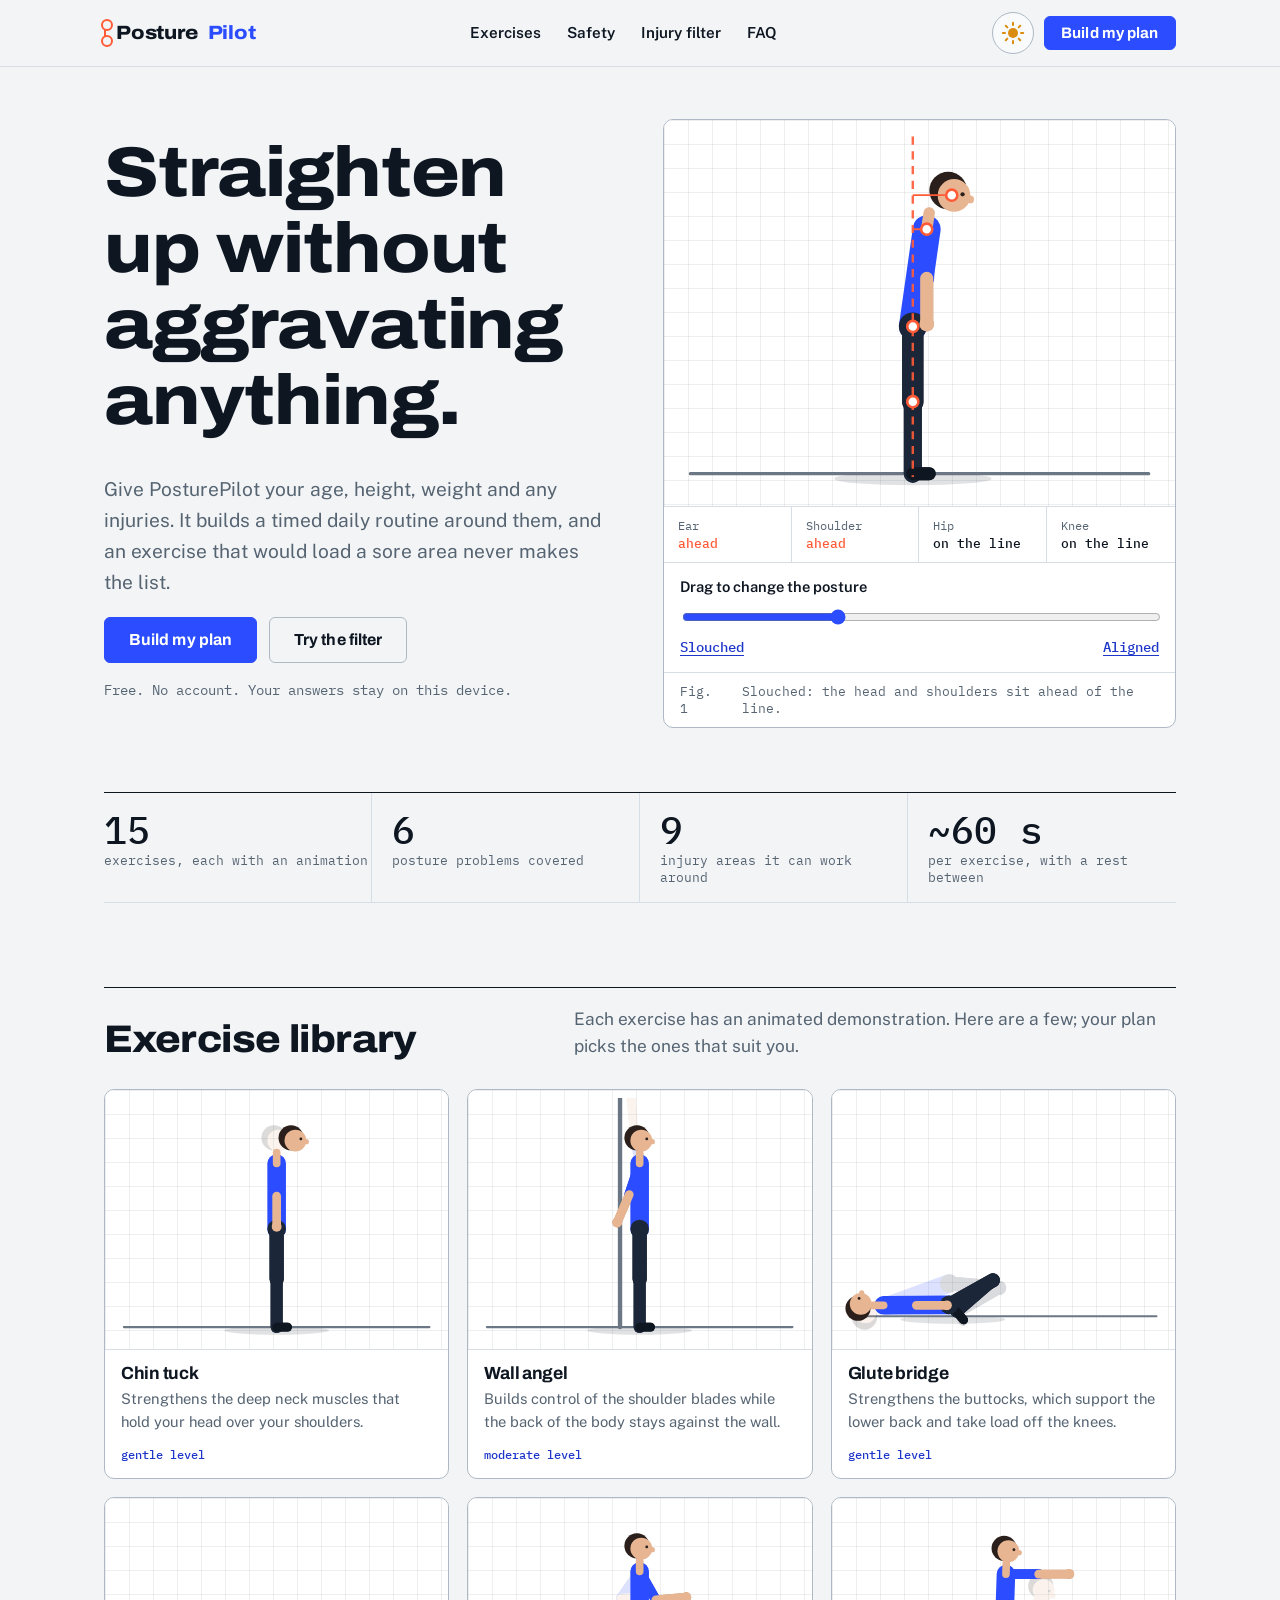
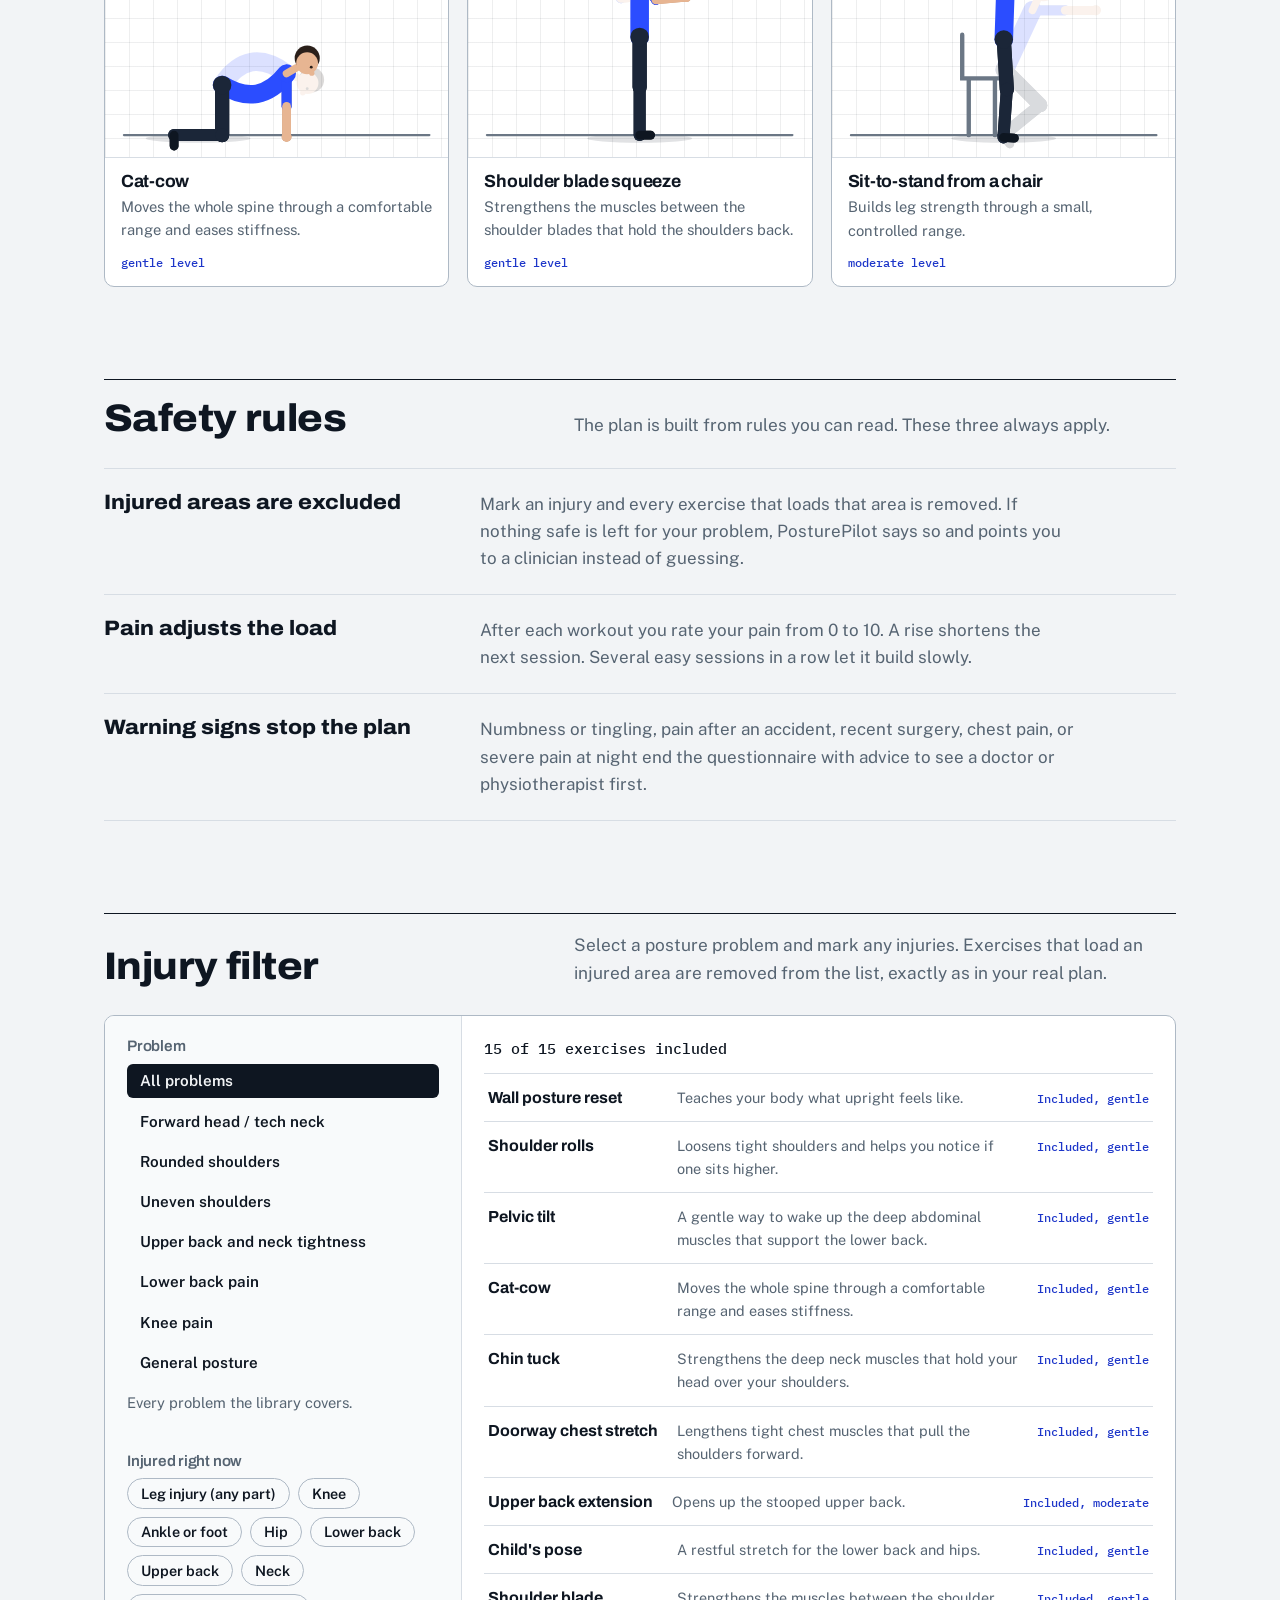
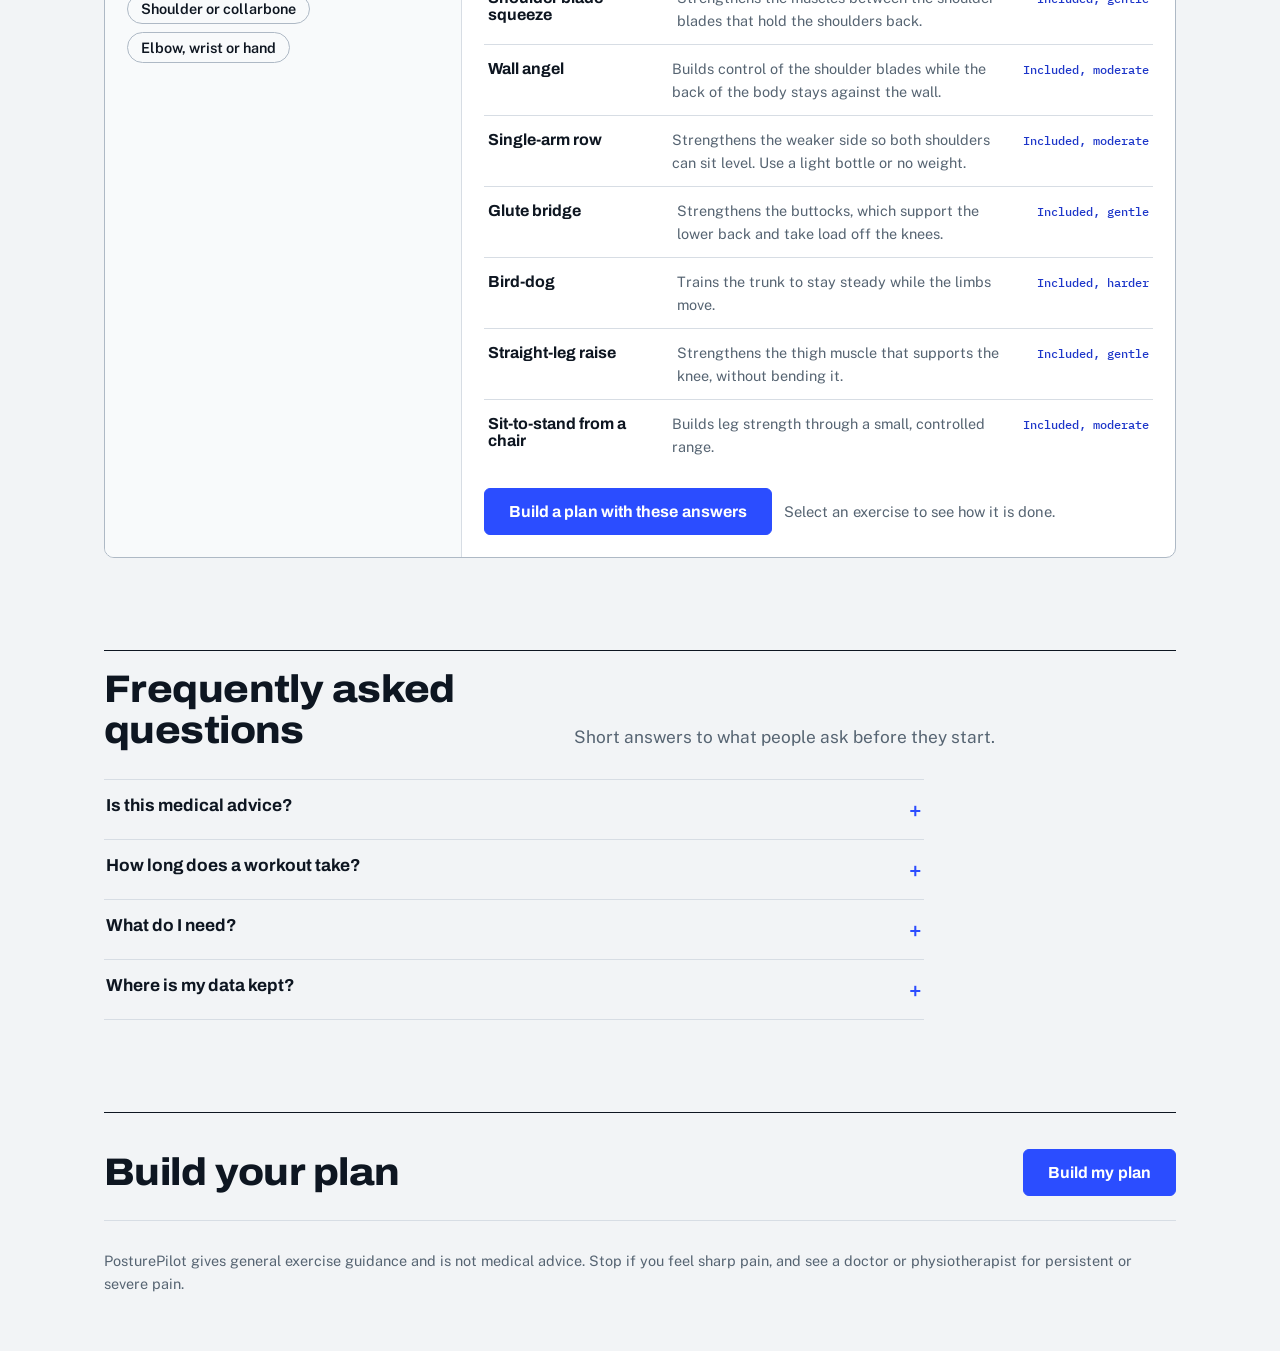
==== commit 2a948cb4: "Some UI And Theme Changes In Page Front" ====
--- a/index.html
+++ b/index.html
@@ -18,10 +18,10 @@
   <div class="wrap bar">
     <a class="brand" href="index.html"><i aria-hidden="true"></i>Posture<span>Pilot</span></a>
     <nav aria-label="Page sections">
-      <a href="#problems">Problems</a>
-      <a href="#filter">The filter</a>
+      <a href="#exercises">Exercises</a>
       <a href="#rules">Safety</a>
-      <a href="#faq">Questions</a>
+      <a href="#filter">Injury filter</a>
+      <a href="#faq">FAQ</a>
     </nav>
     <div class="right">
       <button type="button" class="theme-toggle" id="themeToggle" aria-label="Switch to dark mode">
@@ -88,23 +88,36 @@
       <div><dd>~60 s</dd><dt>per exercise, with a rest between</dt></div>
     </dl>
 
-    <section class="block" id="problems">
+    <section class="block" id="exercises">
       <div class="head">
-        <h2>Start with what bothers you.</h2>
-        <p>Each problem has its own set of exercises. Pick the closest one now, then add others and mark any injuries on the next screen.</p>
+        <h2>Exercise library</h2>
+        <p>Each exercise has an animated demonstration. Here are a few; your plan picks the ones that suit you.</p>
       </div>
-      <ul class="index" id="concernIndex"></ul>
+      <div class="gallery" id="gallery"></div>
+    </section>
+
+    <section class="block" id="rules">
+      <div class="head">
+        <h2>Safety rules</h2>
+        <p>The plan is built from rules you can read. These three always apply.</p>
+      </div>
+      <dl class="rules">
+        <div><dt>Injured areas are excluded</dt><dd>Mark an injury and every exercise that loads that area is removed. If nothing safe is left for your problem, PosturePilot says so and points you to a clinician instead of guessing.</dd></div>
+        <div><dt>Pain adjusts the load</dt><dd>After each workout you rate your pain from 0 to 10. A rise shortens the next session. Several easy sessions in a row let it build slowly.</dd></div>
+        <div><dt>Warning signs stop the plan</dt><dd>Numbness or tingling, pain after an accident, recent surgery, chest pain, or severe pain at night end the questionnaire with advice to see a doctor or physiotherapist first.</dd></div>
+      </dl>
     </section>
 
     <section class="block" id="filter">
       <div class="head">
-        <h2>Tell it what hurts. Watch the list change.</h2>
-        <p>This is the same rule your real plan uses. Every exercise lists the body areas it loads, and a marked injury removes every exercise that touches that area.</p>
+        <h2>Injury filter</h2>
+        <p>Select a posture problem and mark any injuries. Exercises that load an injured area are removed from the list, exactly as in your real plan.</p>
       </div>
       <div class="bench">
         <div class="bench-ctl">
           <h3>Problem</h3>
           <div class="stack" id="concernTabs" role="group" aria-label="Posture problem"></div>
+          <p class="note" id="concernNote" style="margin:-10px 0 20px;min-height:2.8em"></p>
           <h3>Injured right now</h3>
           <div class="chipset" id="injuryChips" role="group" aria-label="Injured areas"></div>
         </div>
@@ -119,39 +132,10 @@
       </div>
     </section>
 
-    <section class="block" id="rules">
-      <div class="head">
-        <h2>Three rules it does not break.</h2>
-        <p>The plan is rules you can read, not a black box. Here is what it will always do.</p>
-      </div>
-      <dl class="rules">
-        <div><dt>A sore area is off limits.</dt><dd>Mark an injury and every exercise that loads that area is removed. If nothing safe is left for your problem, PosturePilot says so and points you to a clinician instead of guessing.</dd></div>
-        <div><dt>Pain steers the load.</dt><dd>After each workout you rate your pain from 0 to 10. A rise shortens the next session. Several easy sessions in a row let it build slowly.</dd></div>
-        <div><dt>Some answers stop the plan.</dt><dd>Numbness or tingling, pain after an accident, recent surgery, chest pain, or severe pain at night end the questionnaire with advice to see a doctor or physiotherapist first.</dd></div>
-      </dl>
-    </section>
-
-    <section class="block" id="session">
-      <div class="head">
-        <h2>A workout runs like a real session.</h2>
-        <p>Full-screen, timed and hands-free. You follow the cues; the next exercise starts on its own.</p>
-      </div>
-      <div class="strip">
-        <div id="strip"></div>
-        <div class="legend"><span>Exercise, about 60 s</span><span class="r">Rest, 30 s (you can change it)</span></div>
-      </div>
-      <ul class="how-list">
-        <li><b>Hold</b> means move into the position, stay still, and keep breathing until the timer says relax.</li>
-        <li><b>Two sides:</b> for one-sided moves the timer tells you when to switch.</li>
-        <li><b>Round two</b> starts automatically after the last exercise. Two rounds is roughly 18 minutes, one round about nine.</li>
-        <li><b>Pause, skip or add rest</b> at any point. Sound cues can be turned off.</li>
-      </ul>
-    </section>
-
     <section class="block" id="faq">
       <div class="head">
-        <h2>Straight answers.</h2>
-        <p>The short version of what people ask before they start.</p>
+        <h2>Frequently asked questions</h2>
+        <p>Short answers to what people ask before they start.</p>
       </div>
       <details><summary>Is this medical advice?</summary><p>No. It is general exercise guidance. See a doctor or physiotherapist for numbness, pain after an injury, or pain that does not settle.</p></details>
       <details><summary>How long does a workout take?</summary><p>With the default timings, two rounds of six exercises takes about 18 minutes, and one round about nine. You choose the timings before you start.</p></details>
@@ -160,7 +144,7 @@
     </section>
 
     <section class="final">
-      <h2>Build your plan in about a minute.</h2>
+      <h2>Build your plan</h2>
       <div class="row"><a class="btn go" href="intake.html">Build my plan</a></div>
     </section>
   </main>
--- a/css/landing.css
+++ b/css/landing.css
@@ -137,4 +137,16 @@
   .read li:nth-child(2){border-right:0}
   .read li:nth-child(-n+2){border-bottom:1px solid var(--line)}
 }
+
+/* exercise gallery */
+.gallery{display:grid;grid-template-columns:repeat(3,1fr);gap:18px}
+.card-ex{border:1px solid var(--edge);border-radius:10px;background:var(--paper);overflow:hidden;display:flex;flex-direction:column}
+.card-ex .grid-stage{padding:8px 8px 0;border-bottom:1px solid var(--line)}
+.card-ex .meta{padding:14px 16px 16px;display:flex;flex-direction:column;gap:4px;flex:1}
+.card-ex h3{margin:0;font-size:1.1rem}
+.card-ex p{margin:0;font-size:.92rem;color:var(--slate)}
+.card-ex .tag{margin-top:auto;padding-top:8px;font:500 .78rem var(--font-mono);color:var(--link)}
+@media (max-width:900px){.gallery{grid-template-columns:repeat(2,1fr)}}
+@media (max-width:560px){.gallery{grid-template-columns:1fr}}
+
 @media (min-width:901px){.sticky-cta{display:none!important}}
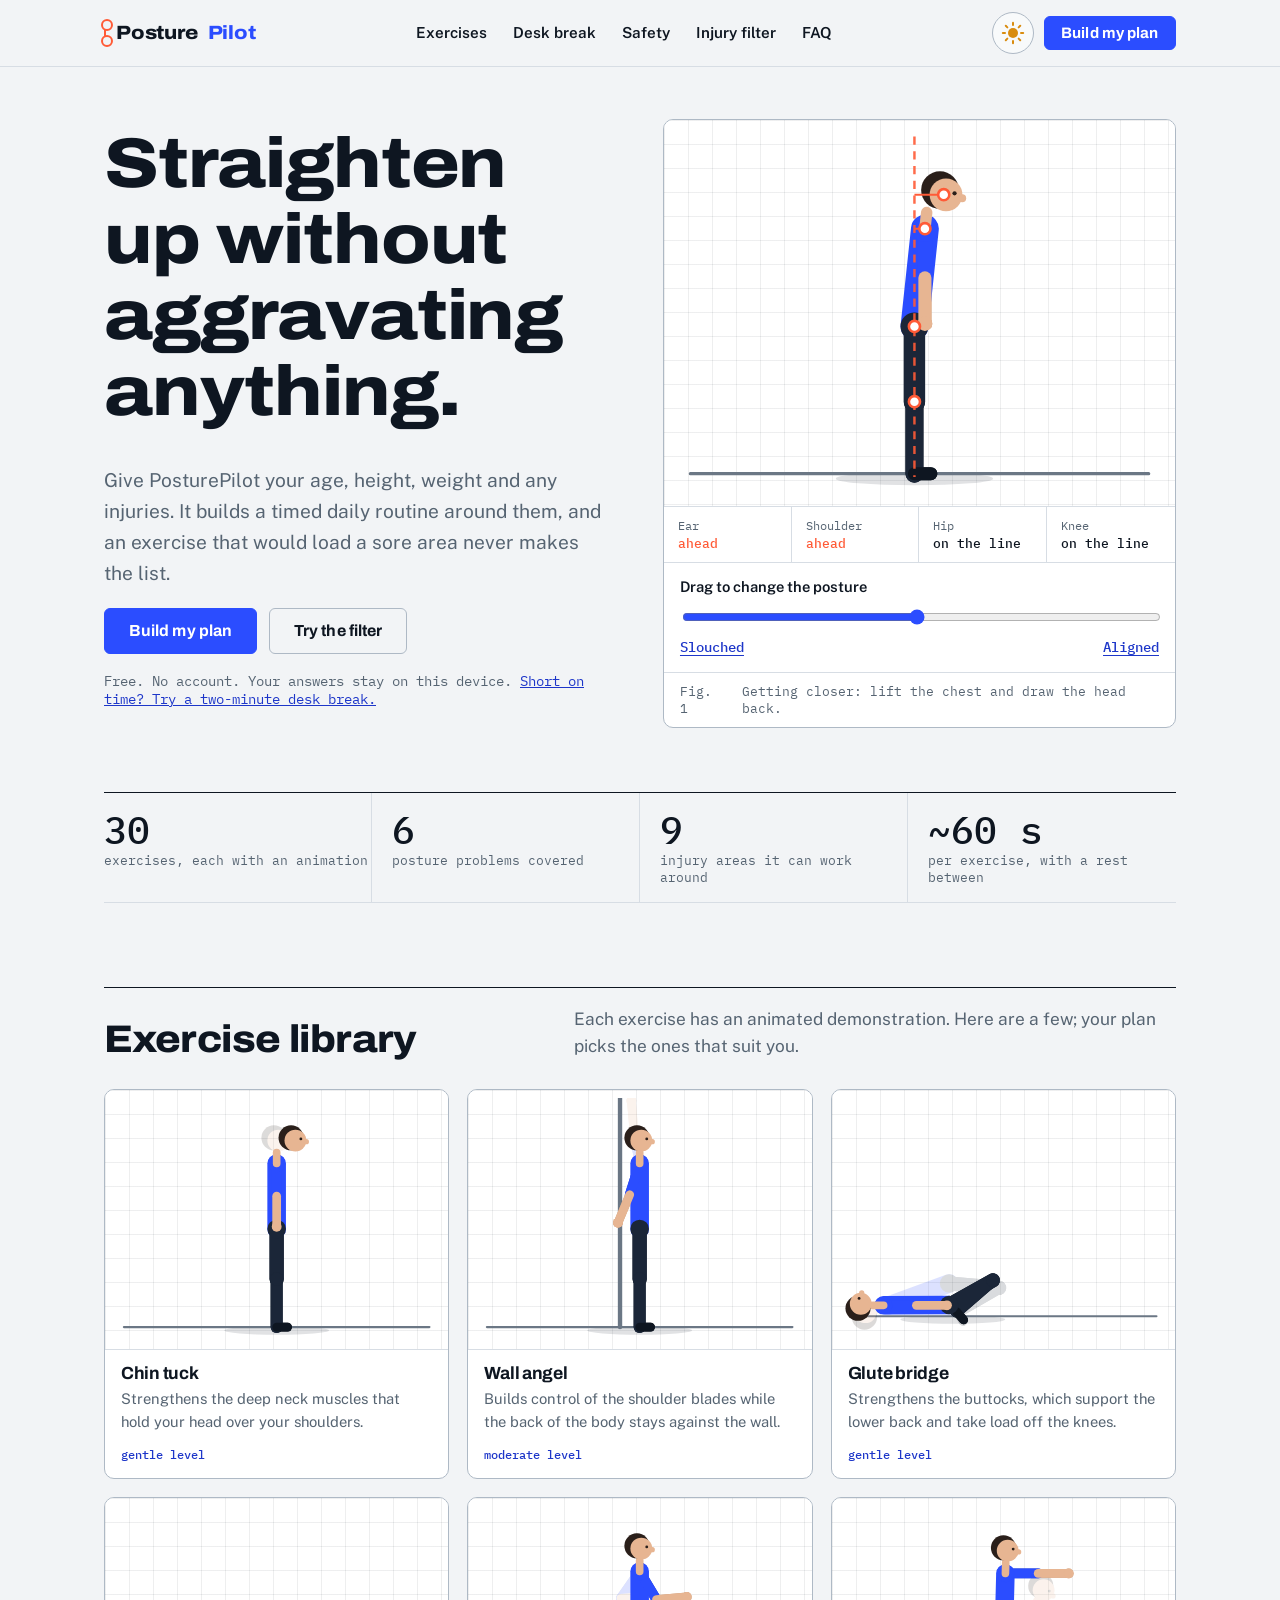
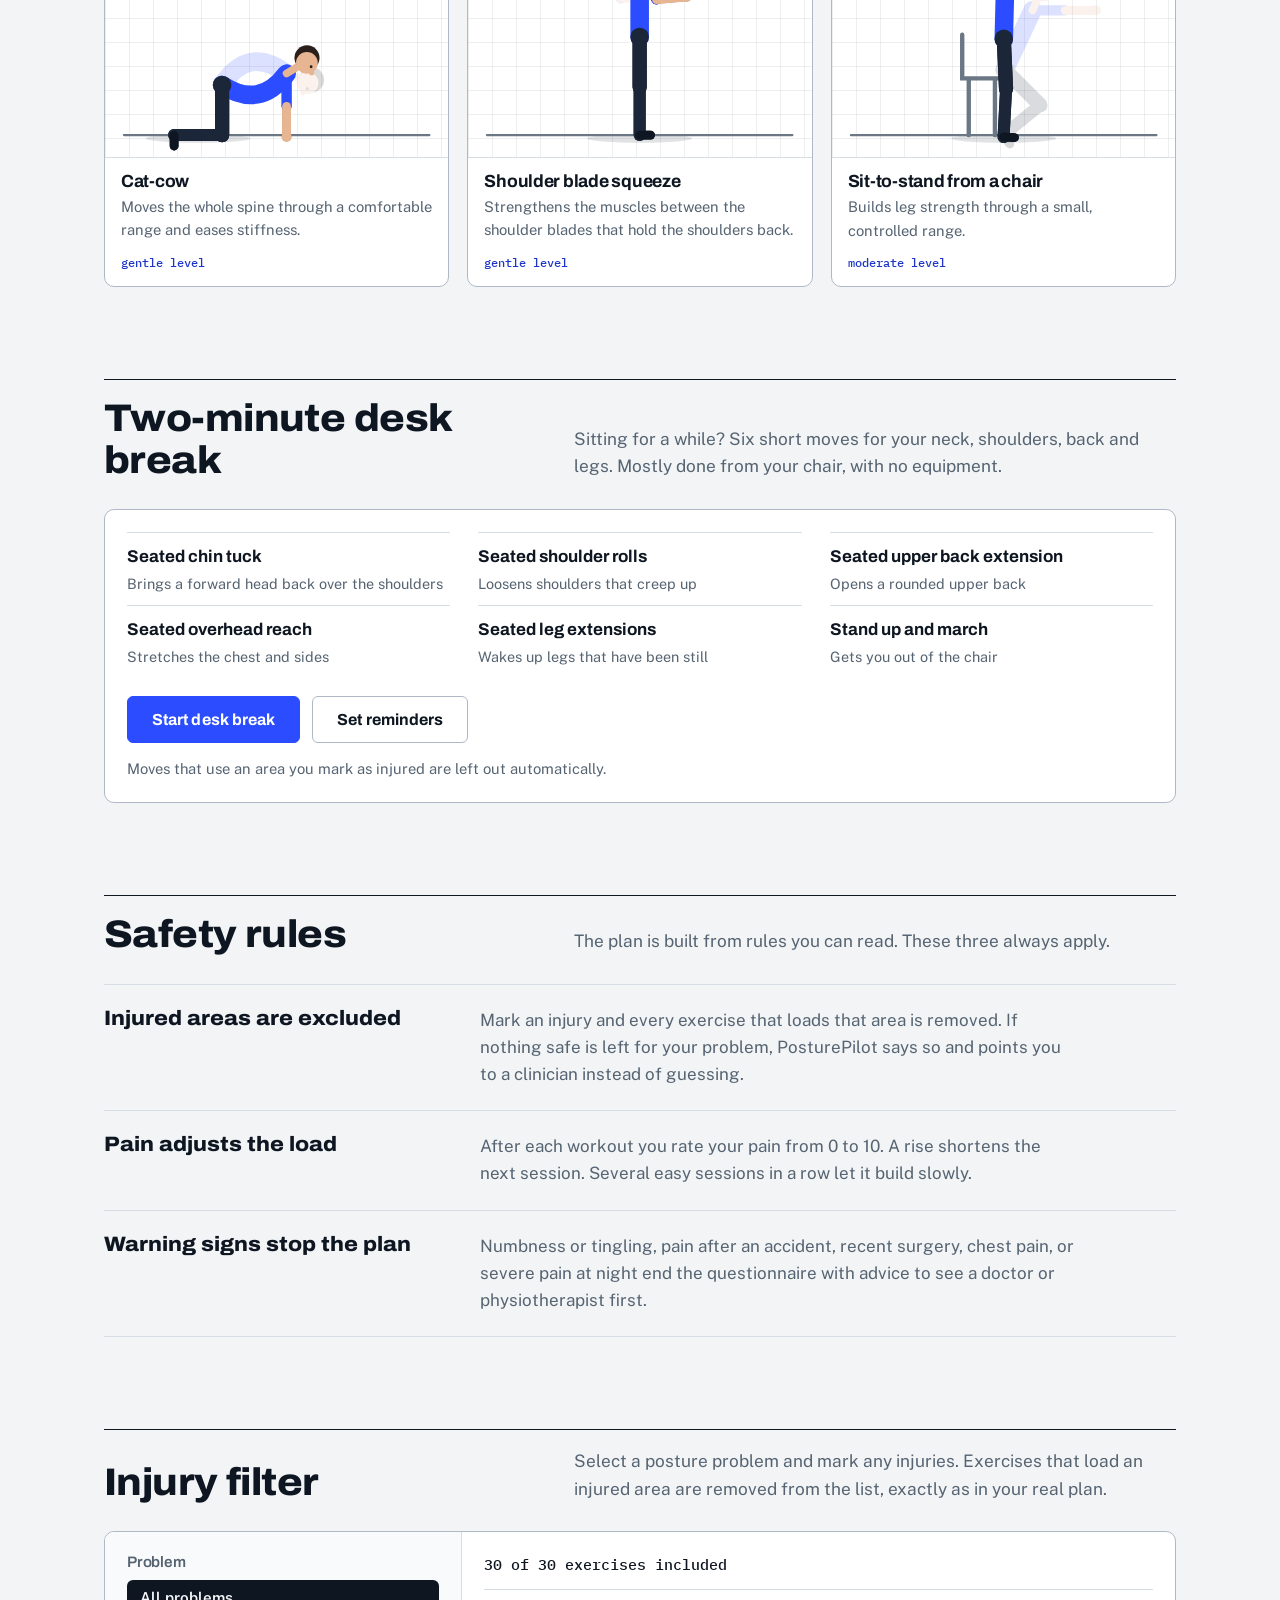
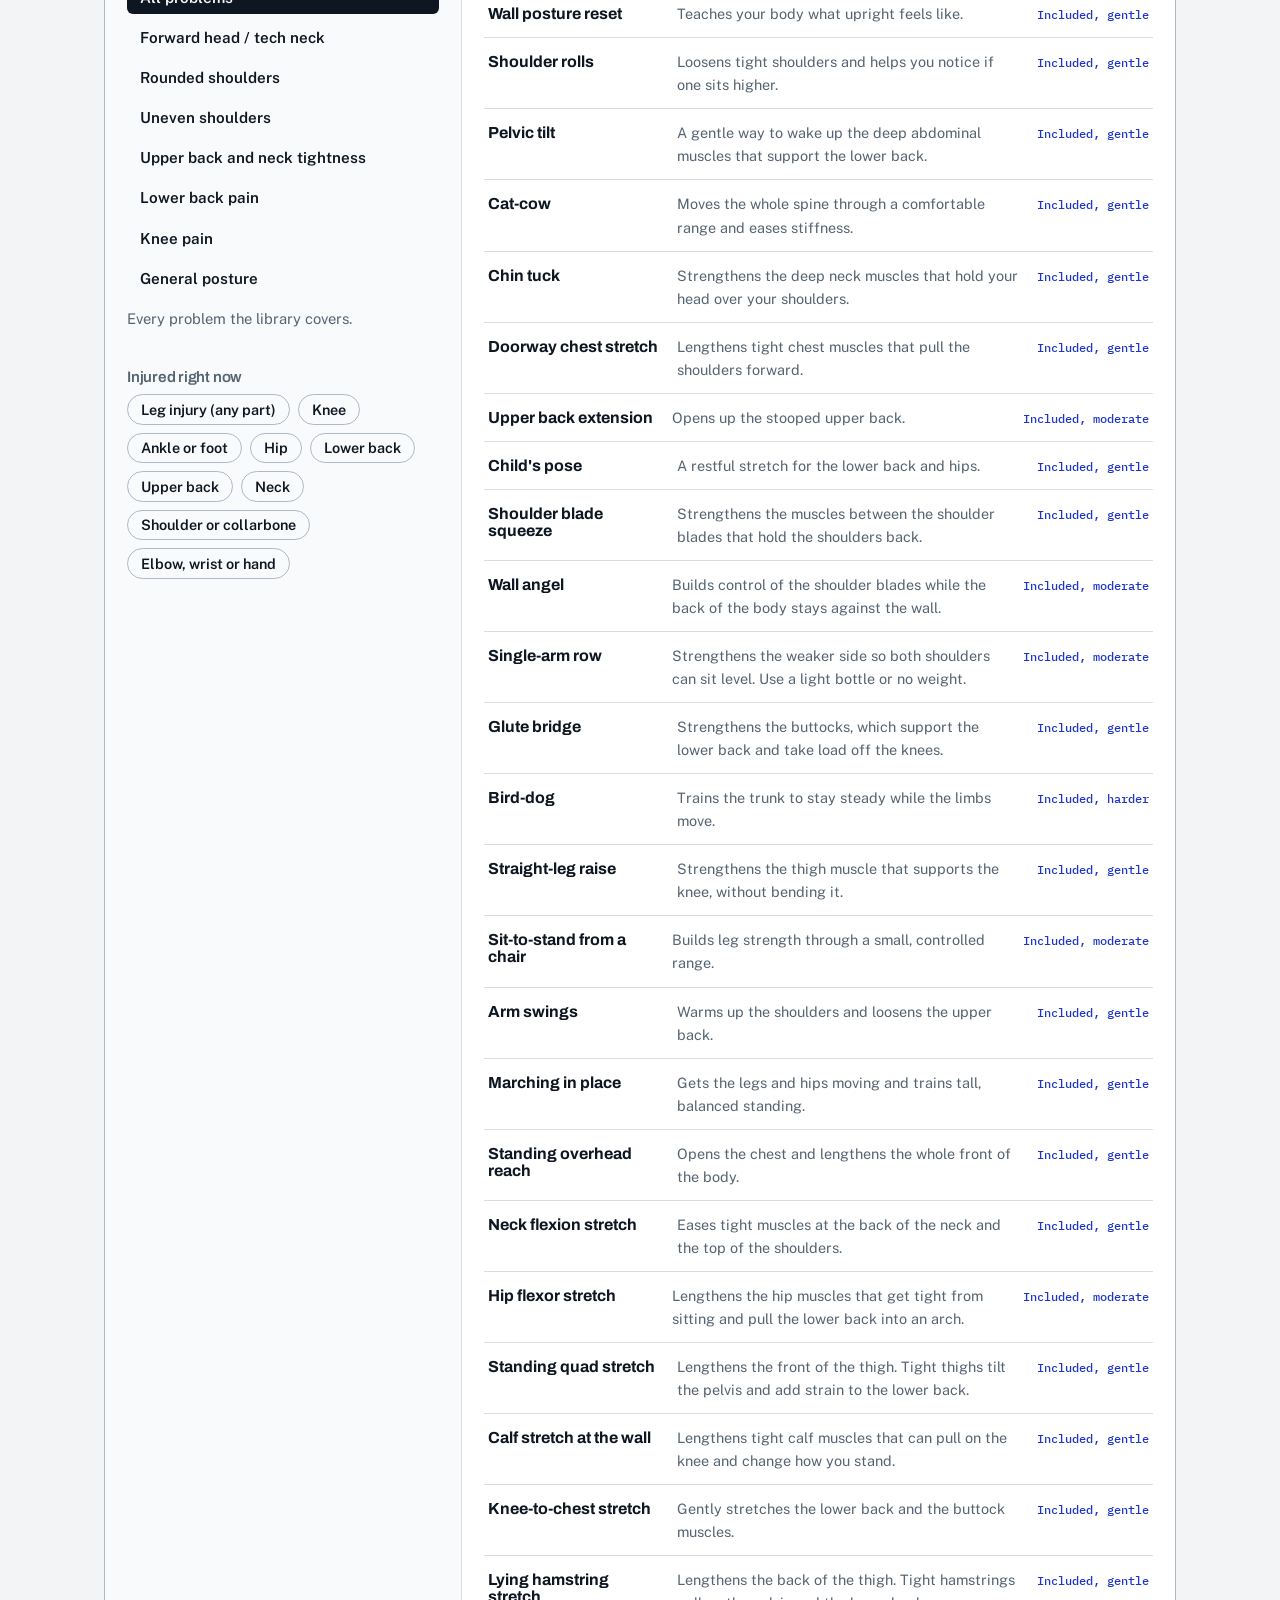
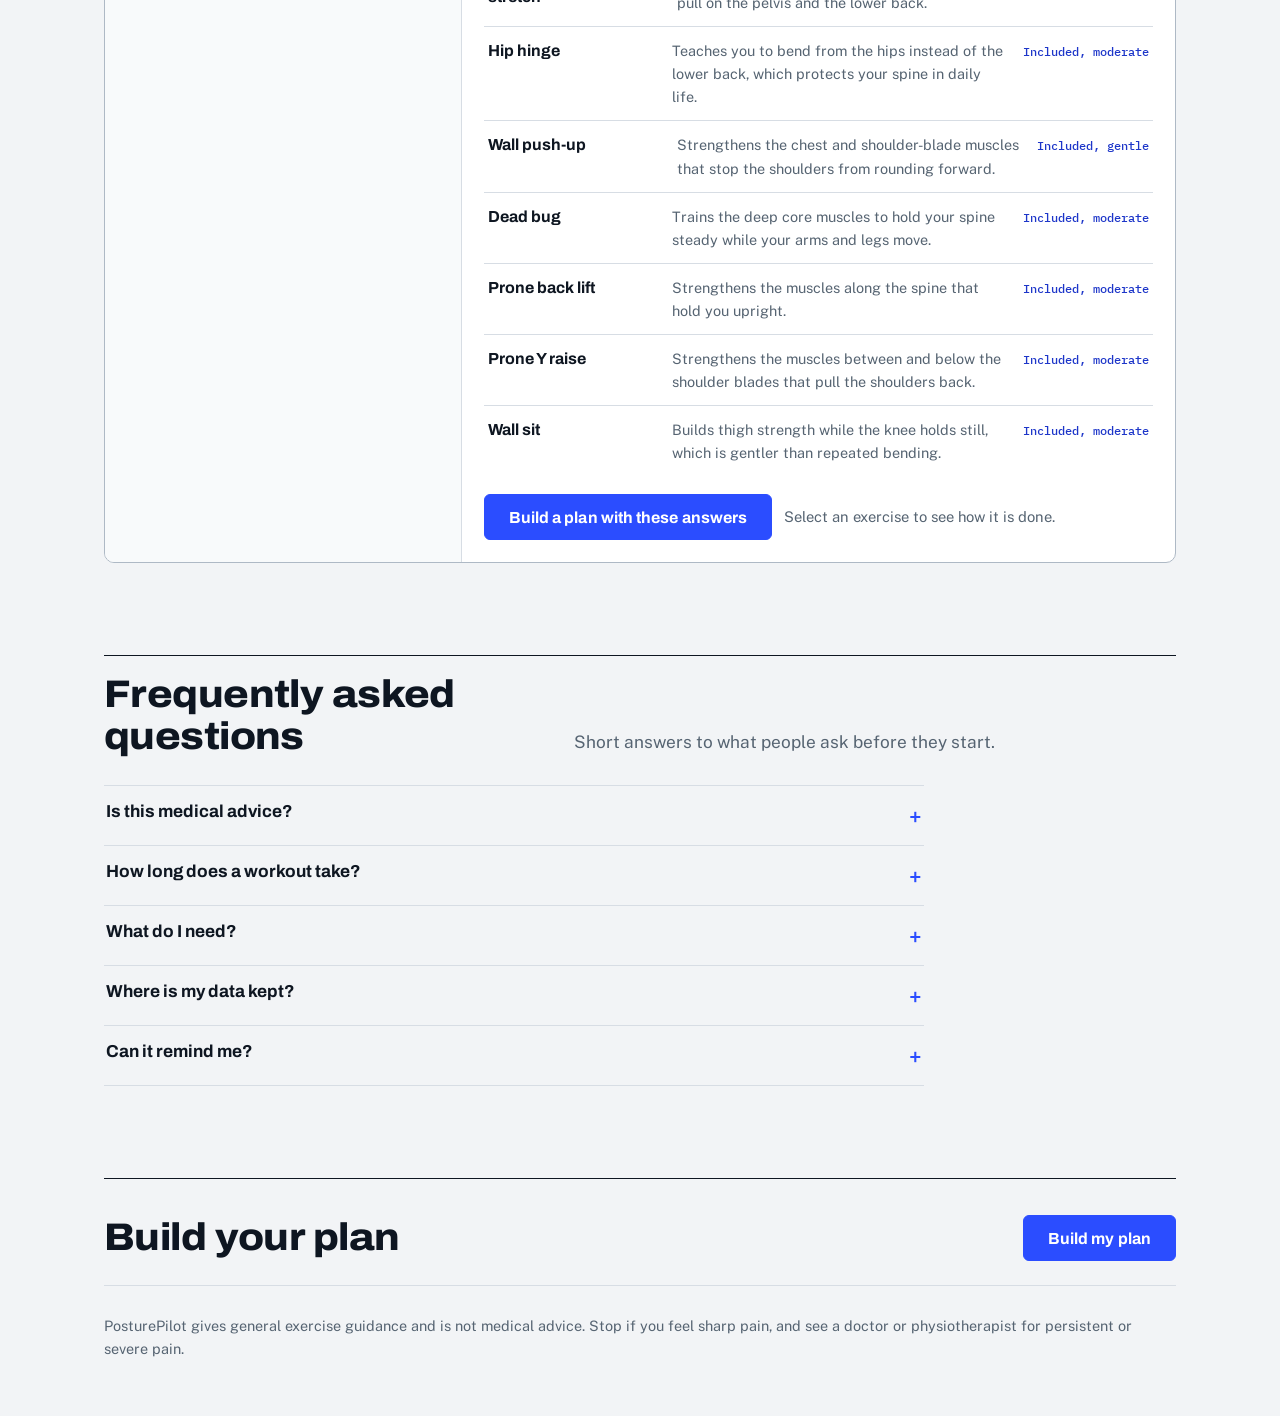
==== commit 8fa133a9: "Some adjustments" ====
--- a/index.html
+++ b/index.html
@@ -11,6 +11,7 @@
 <link href="https://fonts.googleapis.com/css2?family=Archivo:wdth,wght@62..125,400..900&family=IBM+Plex+Mono:wght@400;500&family=Public+Sans:wght@400;600;700&display=swap" rel="stylesheet">
 <link rel="stylesheet" href="css/styles.css">
 <link rel="stylesheet" href="css/landing.css">
+<link rel="stylesheet" href="css/extras.css">
 </head>
 <body>
 
@@ -19,6 +20,7 @@
     <a class="brand" href="index.html"><i aria-hidden="true"></i>Posture<span>Pilot</span></a>
     <nav aria-label="Page sections">
       <a href="#exercises">Exercises</a>
+      <a href="#desk">Desk break</a>
       <a href="#rules">Safety</a>
       <a href="#filter">Injury filter</a>
       <a href="#faq">FAQ</a>
@@ -63,7 +65,7 @@
           <a class="btn go" href="intake.html">Build my plan</a>
           <a class="btn alt" href="#filter">Try the filter</a>
         </div>
-        <p class="fine">Free. No account. Your answers stay on this device.</p>
+        <p class="fine">Free. No account. Your answers stay on this device. <a href="desk.html">Short on time? Try a two-minute desk break.</a></p>
       </div>
 
       <div class="stage2">
@@ -96,6 +98,28 @@
       <div class="gallery" id="gallery"></div>
     </section>
 
+        <section class="block" id="desk">
+      <div class="head">
+        <h2>Two-minute desk break</h2>
+        <p>Sitting for a while? Six short moves for your neck, shoulders, back and legs. Mostly done from your chair, with no equipment.</p>
+      </div>
+      <div class="deskband">
+        <ol class="deskmoves">
+          <li><b>Seated chin tuck</b><span>Brings a forward head back over the shoulders</span></li>
+          <li><b>Seated shoulder rolls</b><span>Loosens shoulders that creep up</span></li>
+          <li><b>Seated upper back extension</b><span>Opens a rounded upper back</span></li>
+          <li><b>Seated overhead reach</b><span>Stretches the chest and sides</span></li>
+          <li><b>Seated leg extensions</b><span>Wakes up legs that have been still</span></li>
+          <li><b>Stand up and march</b><span>Gets you out of the chair</span></li>
+        </ol>
+        <div class="row">
+          <a class="btn go" href="desk.html">Start desk break</a>
+          <a class="btn alt" href="reminders.html">Set reminders</a>
+        </div>
+        <p class="note" style="margin:14px 0 0">Moves that use an area you mark as injured are left out automatically.</p>
+      </div>
+    </section>
+
     <section class="block" id="rules">
       <div class="head">
         <h2>Safety rules</h2>
@@ -139,8 +163,9 @@
       </div>
       <details><summary>Is this medical advice?</summary><p>No. It is general exercise guidance. See a doctor or physiotherapist for numbness, pain after an injury, or pain that does not settle.</p></details>
       <details><summary>How long does a workout take?</summary><p>With the default timings, two rounds of six exercises takes about 18 minutes, and one round about nine. You choose the timings before you start.</p></details>
-      <details><summary>What do I need?</summary><p>A wall, a sturdy chair, a doorway and a little floor space. A mat helps for the floor exercises.</p></details>
+      <details><summary>What do I need?</summary><p>A wall, a sturdy chair, a doorway and a little floor space. A mat helps for the floor exercises.</p></details>      
       <details><summary>Where is my data kept?</summary><p>On this device only, in your browser's storage. Clearing site data removes your plan and history.</p></details>
+      <details><summary>Can it remind me?</summary><p>Yes. Pick a time on the Reminders page. While the site is open you get a reminder at that time. To be reminded even when the site is closed, add it to your phone's calendar from the same page.</p></details>
     </section>
 
     <section class="final">
@@ -173,5 +198,8 @@
 <script src="js/figure.js"></script>
 <script src="js/home.js"></script>
 <script src="js/returning.js"></script>
+<script src="js/plan.js"></script>
+<script src="js/progress.js"></script>
+<script src="js/notify.js"></script>
 </body>
 </html>
--- a/css/extras.css
+++ b/css/extras.css
@@ -0,0 +1,31 @@
+/* ---------- desk break + reminders + landing band ---------- */
+.lead2{font-size:1.1rem;color:var(--slate);max-width:56ch}
+.dk-list{list-style:none;margin:16px 0 18px;padding:0;display:grid;grid-template-columns:repeat(auto-fit,minmax(260px,1fr));gap:0 24px}
+.dk-list li{border-top:1px solid var(--line);padding:10px 0;display:flex;justify-content:space-between;gap:12px}
+.dk-list span{font:400 .85rem var(--font-mono);color:var(--slate);white-space:nowrap}
+.wo-next{margin:0;font:500 .85rem var(--font-mono);color:var(--slate)}
+
+.deskband{border:1px solid var(--edge);border-radius:10px;background:var(--paper);padding:22px}
+.deskmoves{list-style:none;margin:0 0 18px;padding:0;display:grid;grid-template-columns:repeat(auto-fit,minmax(250px,1fr));gap:0 28px}
+.deskmoves li{border-top:1px solid var(--line);padding:10px 0;display:flex;flex-direction:column;gap:2px}
+.deskmoves b{font-family:var(--font-head)}
+.deskmoves span{font-size:.9rem;color:var(--slate)}
+
+.remind-grid{display:grid;grid-template-columns:repeat(auto-fit,minmax(320px,1fr));gap:20px}
+.remind-grid .panel{margin:0}
+.rem-head{display:flex;justify-content:space-between;align-items:center;gap:12px;margin-bottom:6px}
+.rem-head h2{margin:0;font-size:1.4rem}
+.switch{display:inline-flex;align-items:center;gap:8px;font-weight:600;cursor:pointer}
+.switch input{width:20px;height:20px;accent-color:var(--teal)}
+.rem-row{display:flex;flex-wrap:wrap;gap:14px 22px;margin:14px 0}
+.rem-row label{display:flex;flex-direction:column;gap:4px;font-size:.9rem}
+input[type=time],select{font:inherit;font-family:var(--font-mono);color:var(--ink);padding:.55em .7em;border:1.5px solid var(--edge);border-radius:6px;background:var(--card2)}
+input[type=time]:focus,select:focus{border-color:var(--teal);outline:none}
+.days{display:flex;flex-wrap:wrap;gap:6px}
+.days .chip{padding:.35em .7em;font-size:.85rem}
+.rem-note{font:400 .85rem var(--font-mono);color:var(--slate);margin:6px 0 0}
+.rem-status{font-weight:600;min-height:1.5em;margin:10px 0 0}
+.perm{display:flex;flex-wrap:wrap;gap:12px;align-items:center}
+.how-rem{margin:0 0 20px;padding-left:1.1em}
+.how-rem li{margin-bottom:.5em;color:var(--slate)}
+.how-rem b{color:var(--ink)}
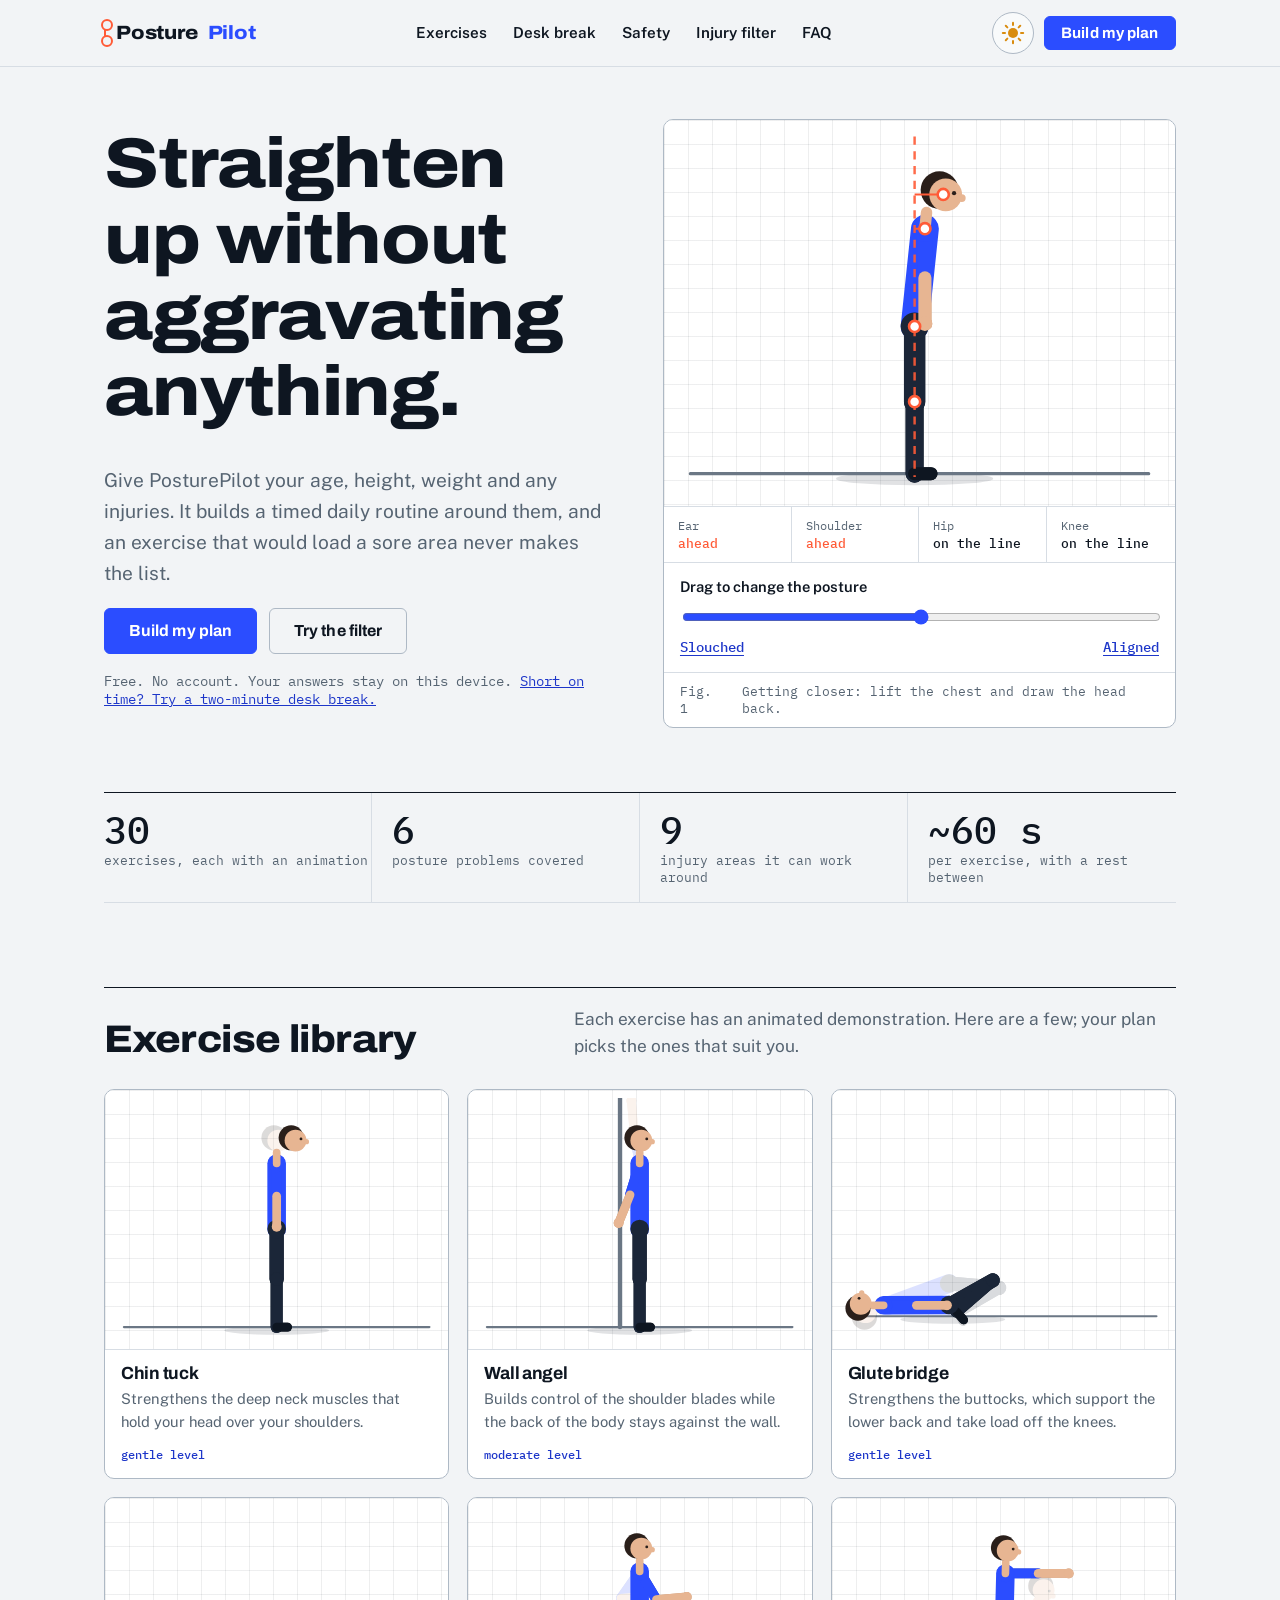
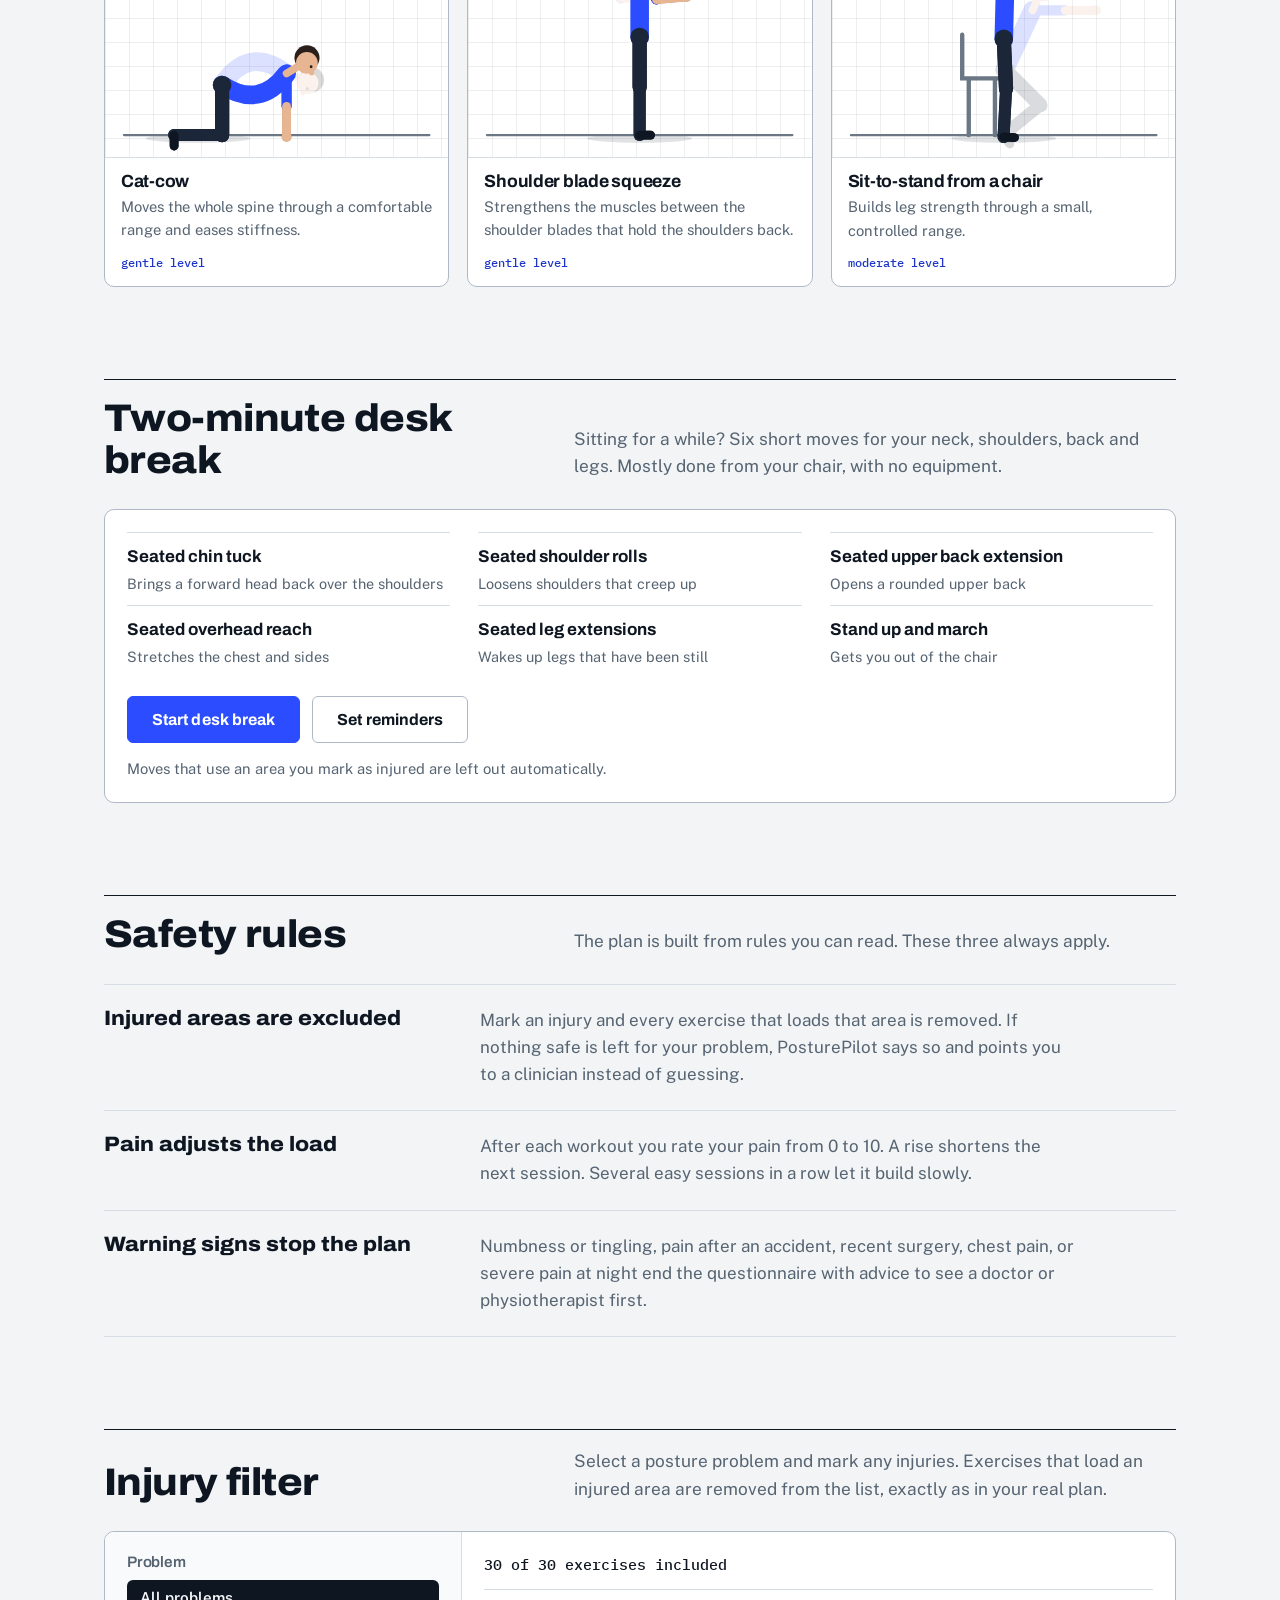
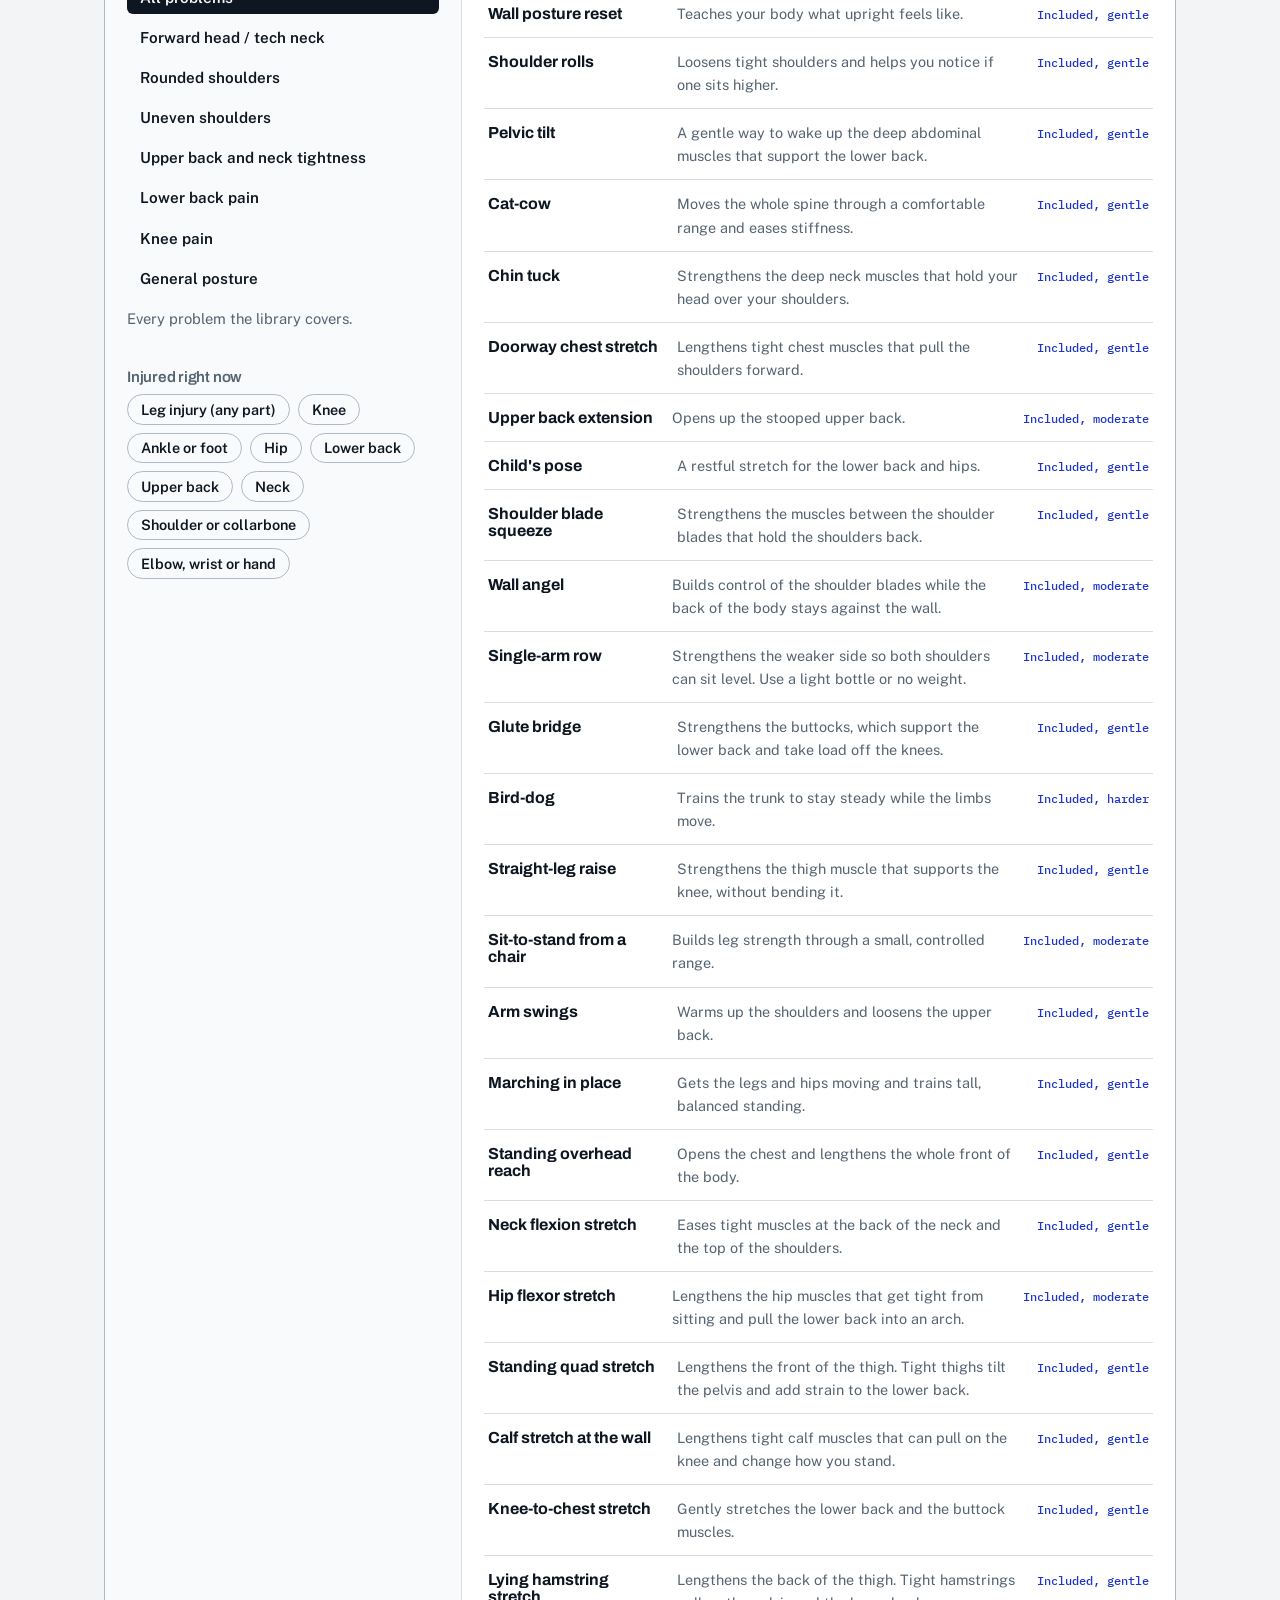
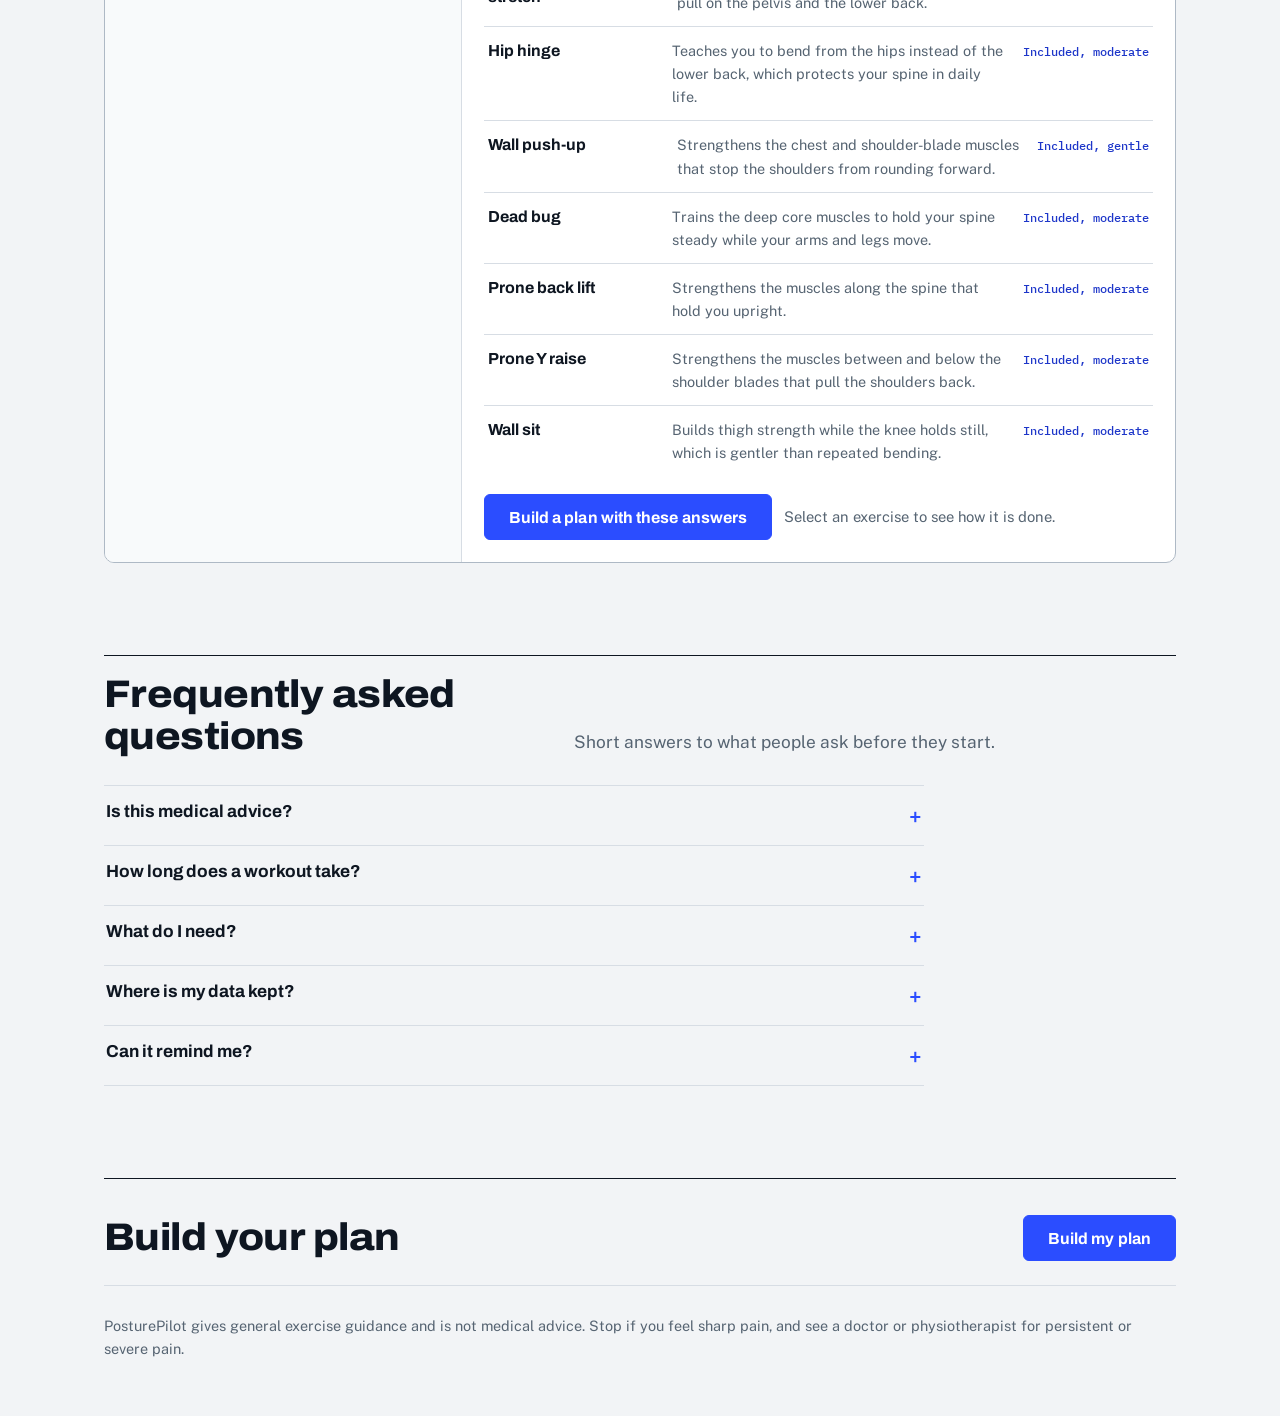
==== commit 44dbcc15: "." ====
--- a/index.html
+++ b/index.html
@@ -179,7 +179,7 @@
   </footer>
 </div>
 
-<a class="btn go sticky-cta" id="stickyCta" href="intake.html">Build my plan</a>
+<a class="btn go sticky-cta" id="stickyCta" href="intake.html">Build my Plan</a>
 
 <dialog id="exDlg" aria-labelledby="dTitle">
   <div class="pl">
